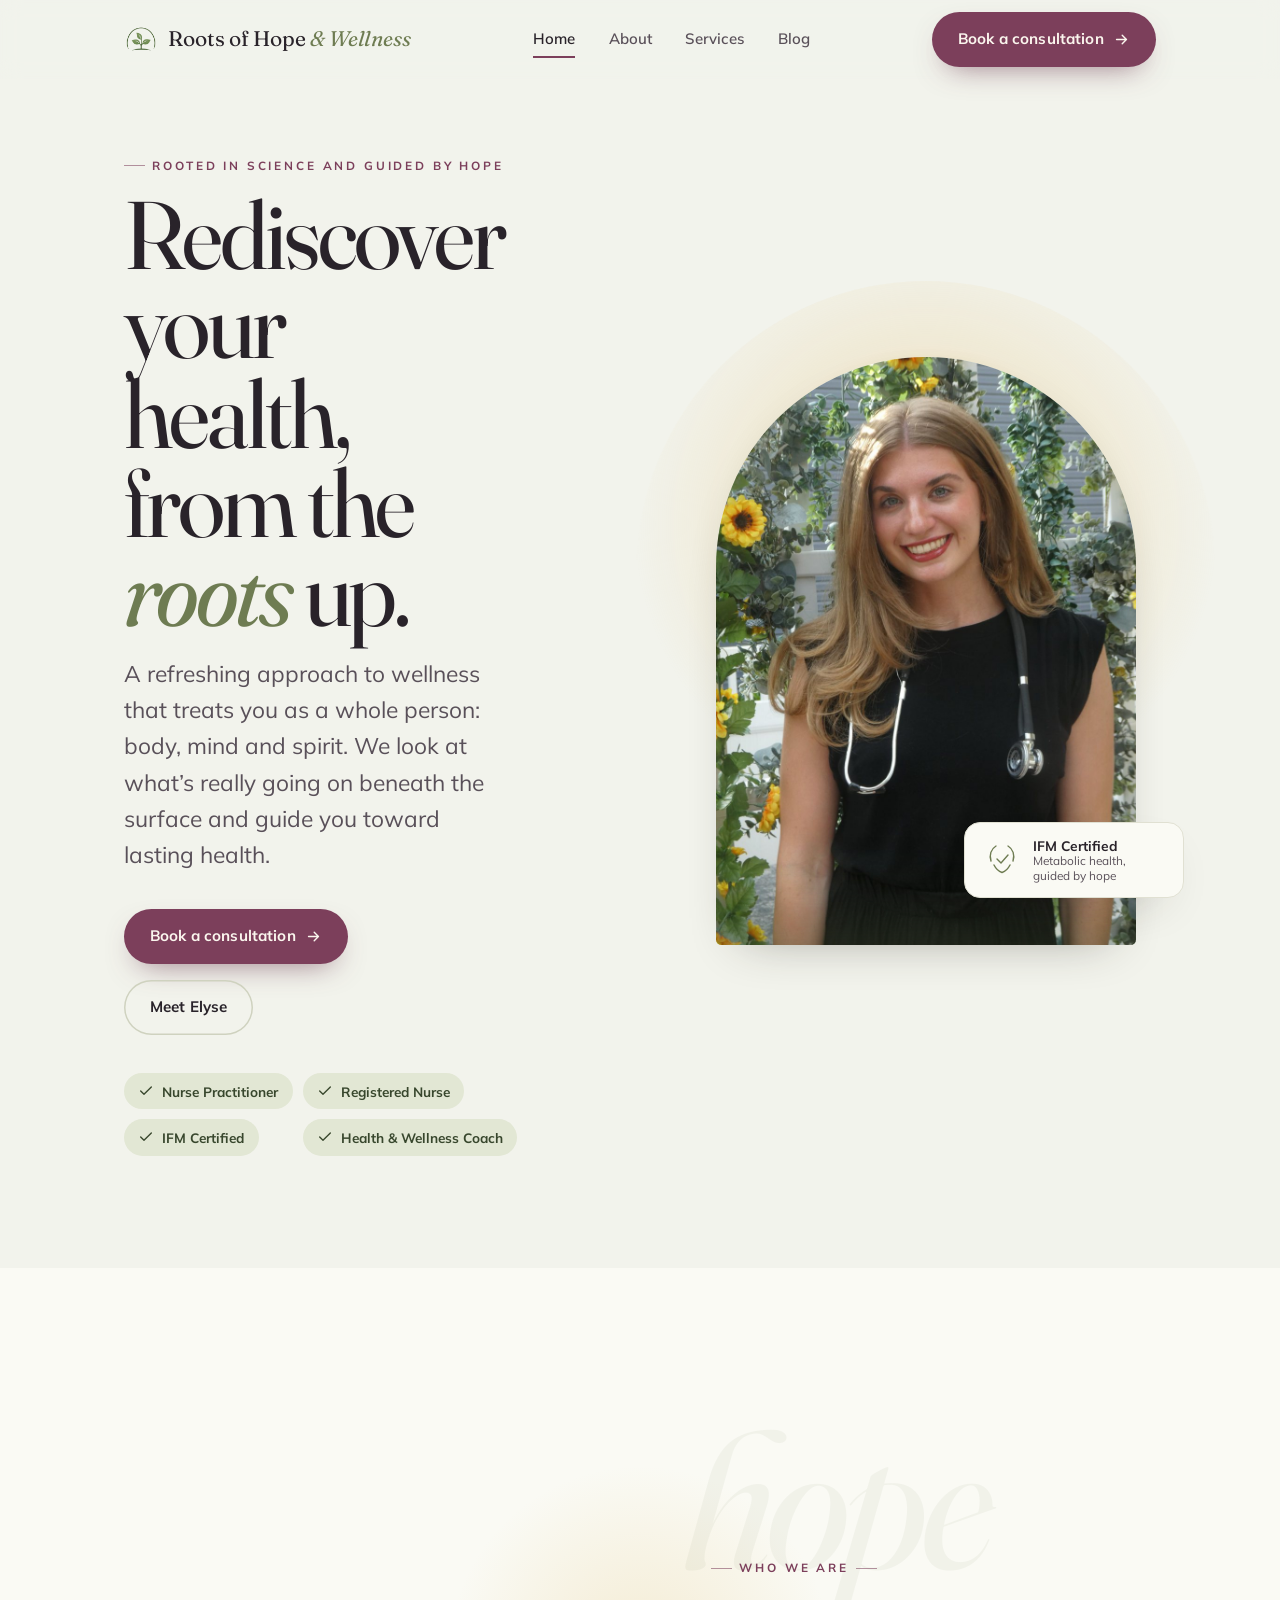
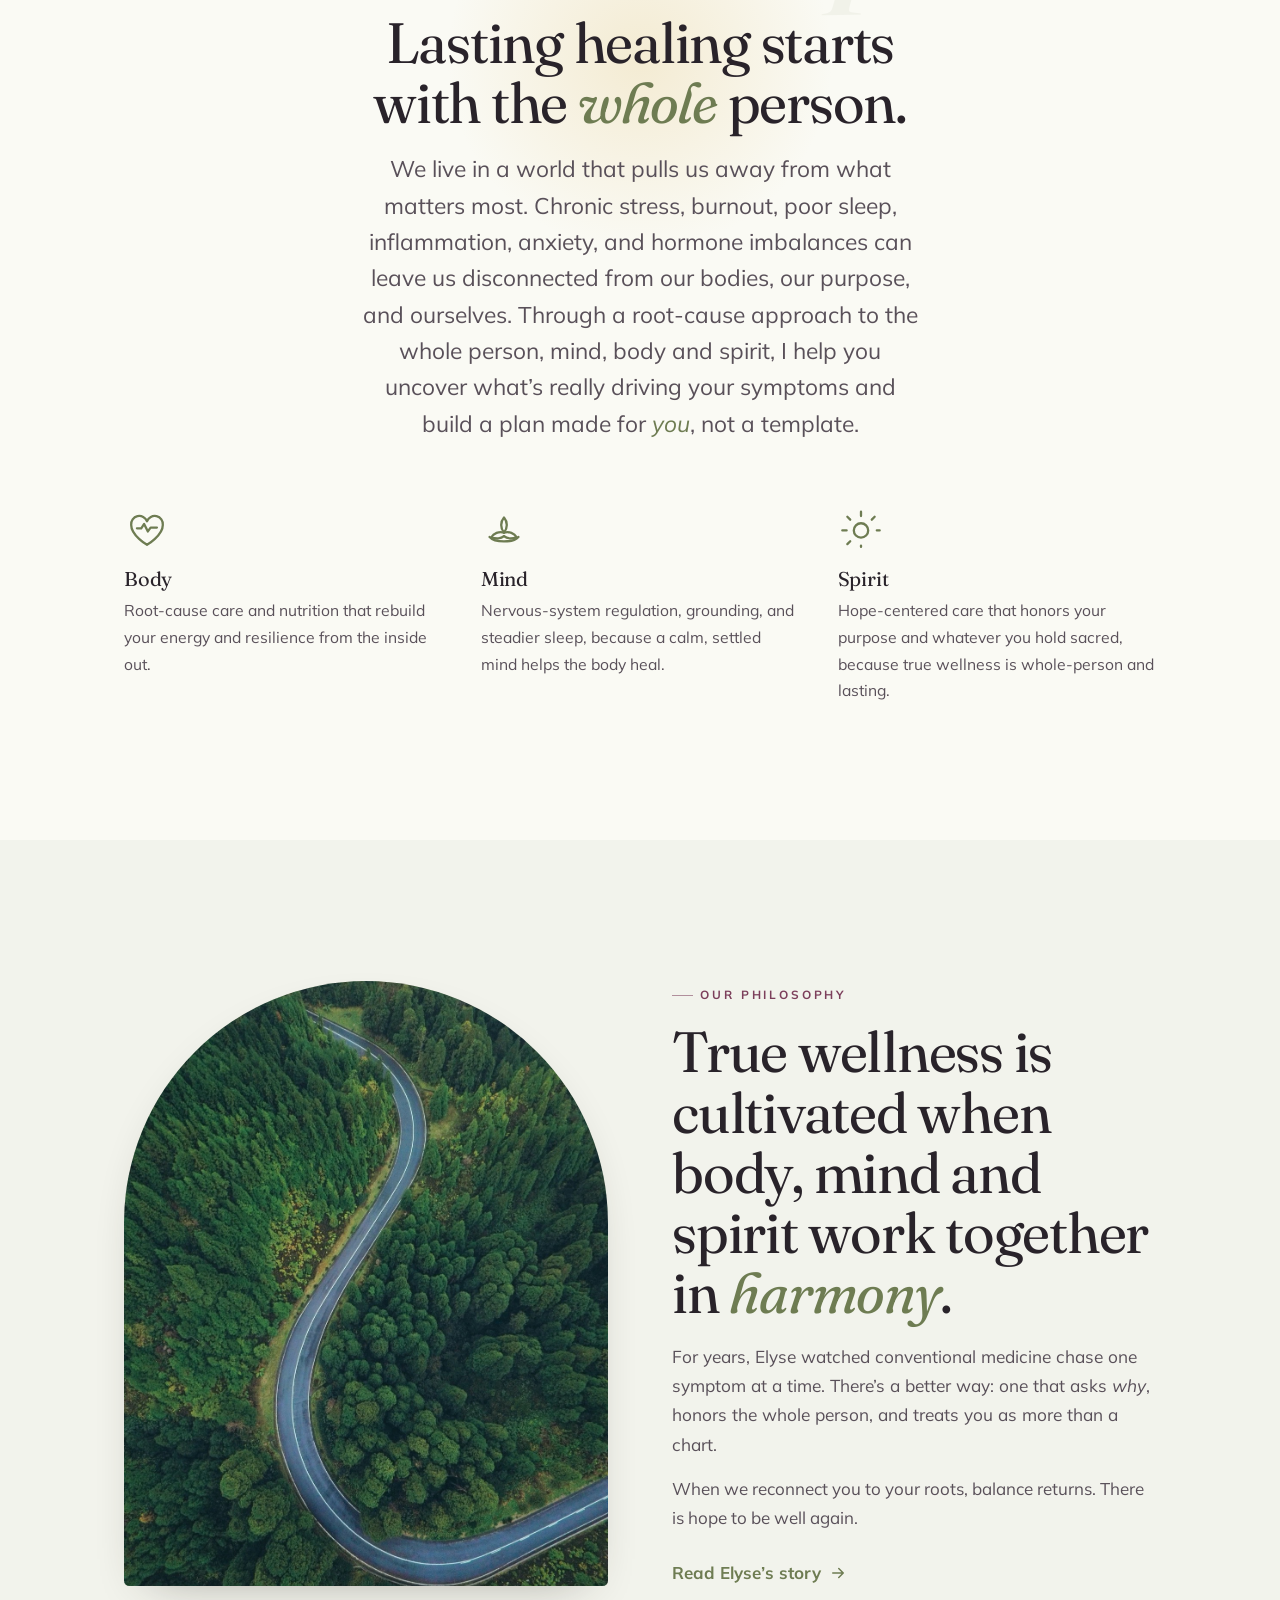
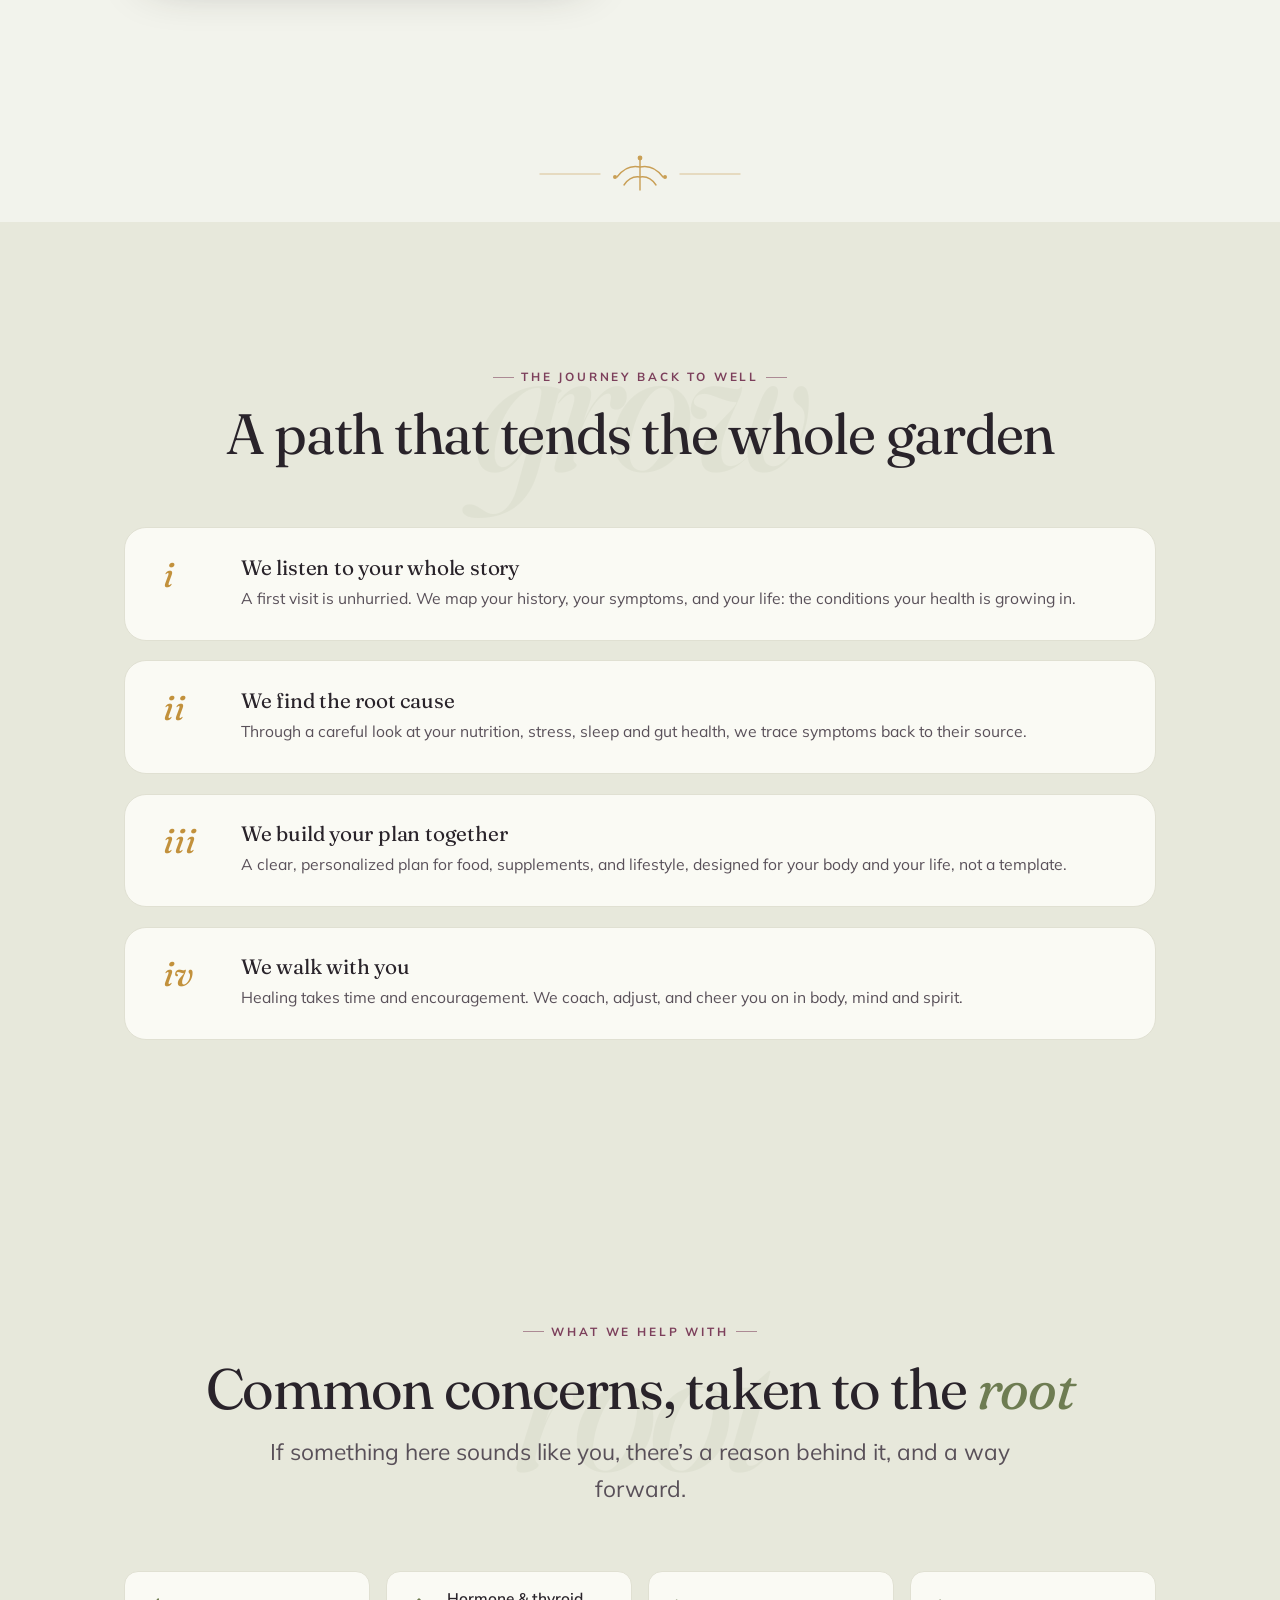
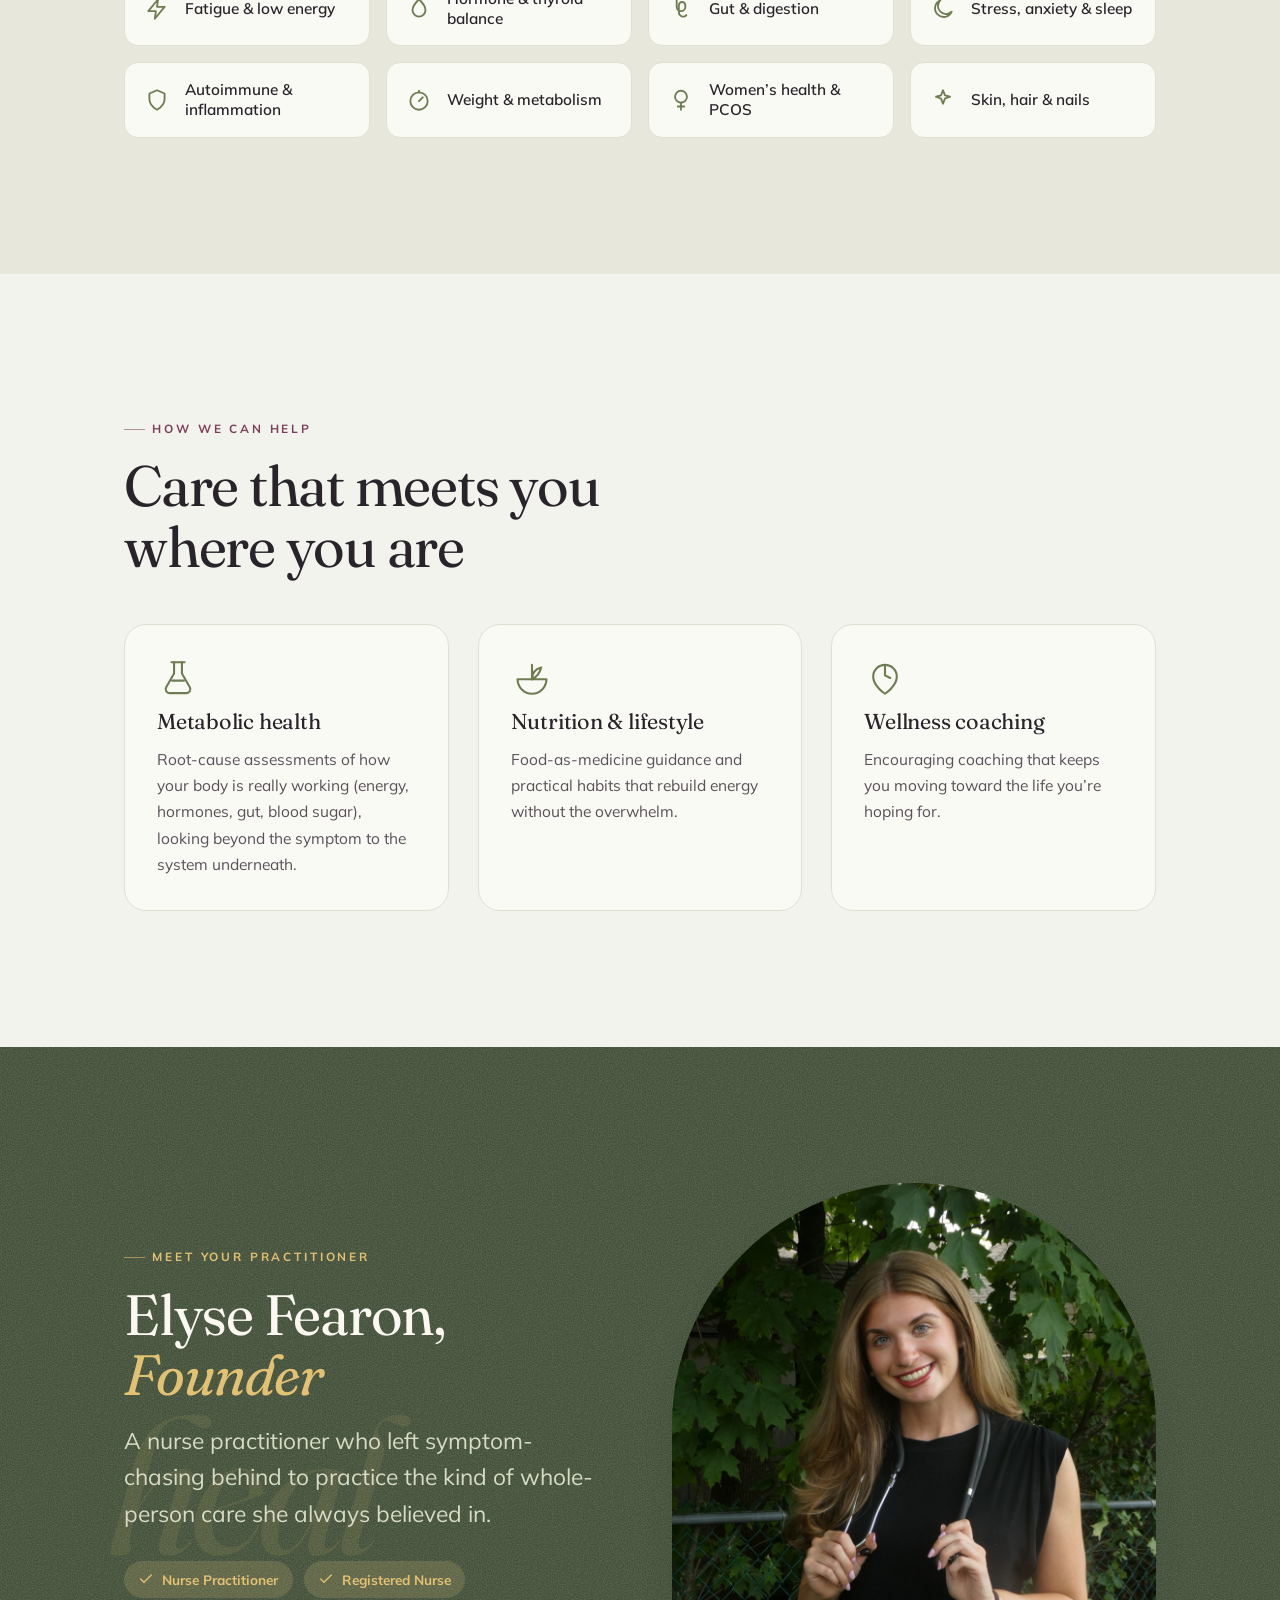
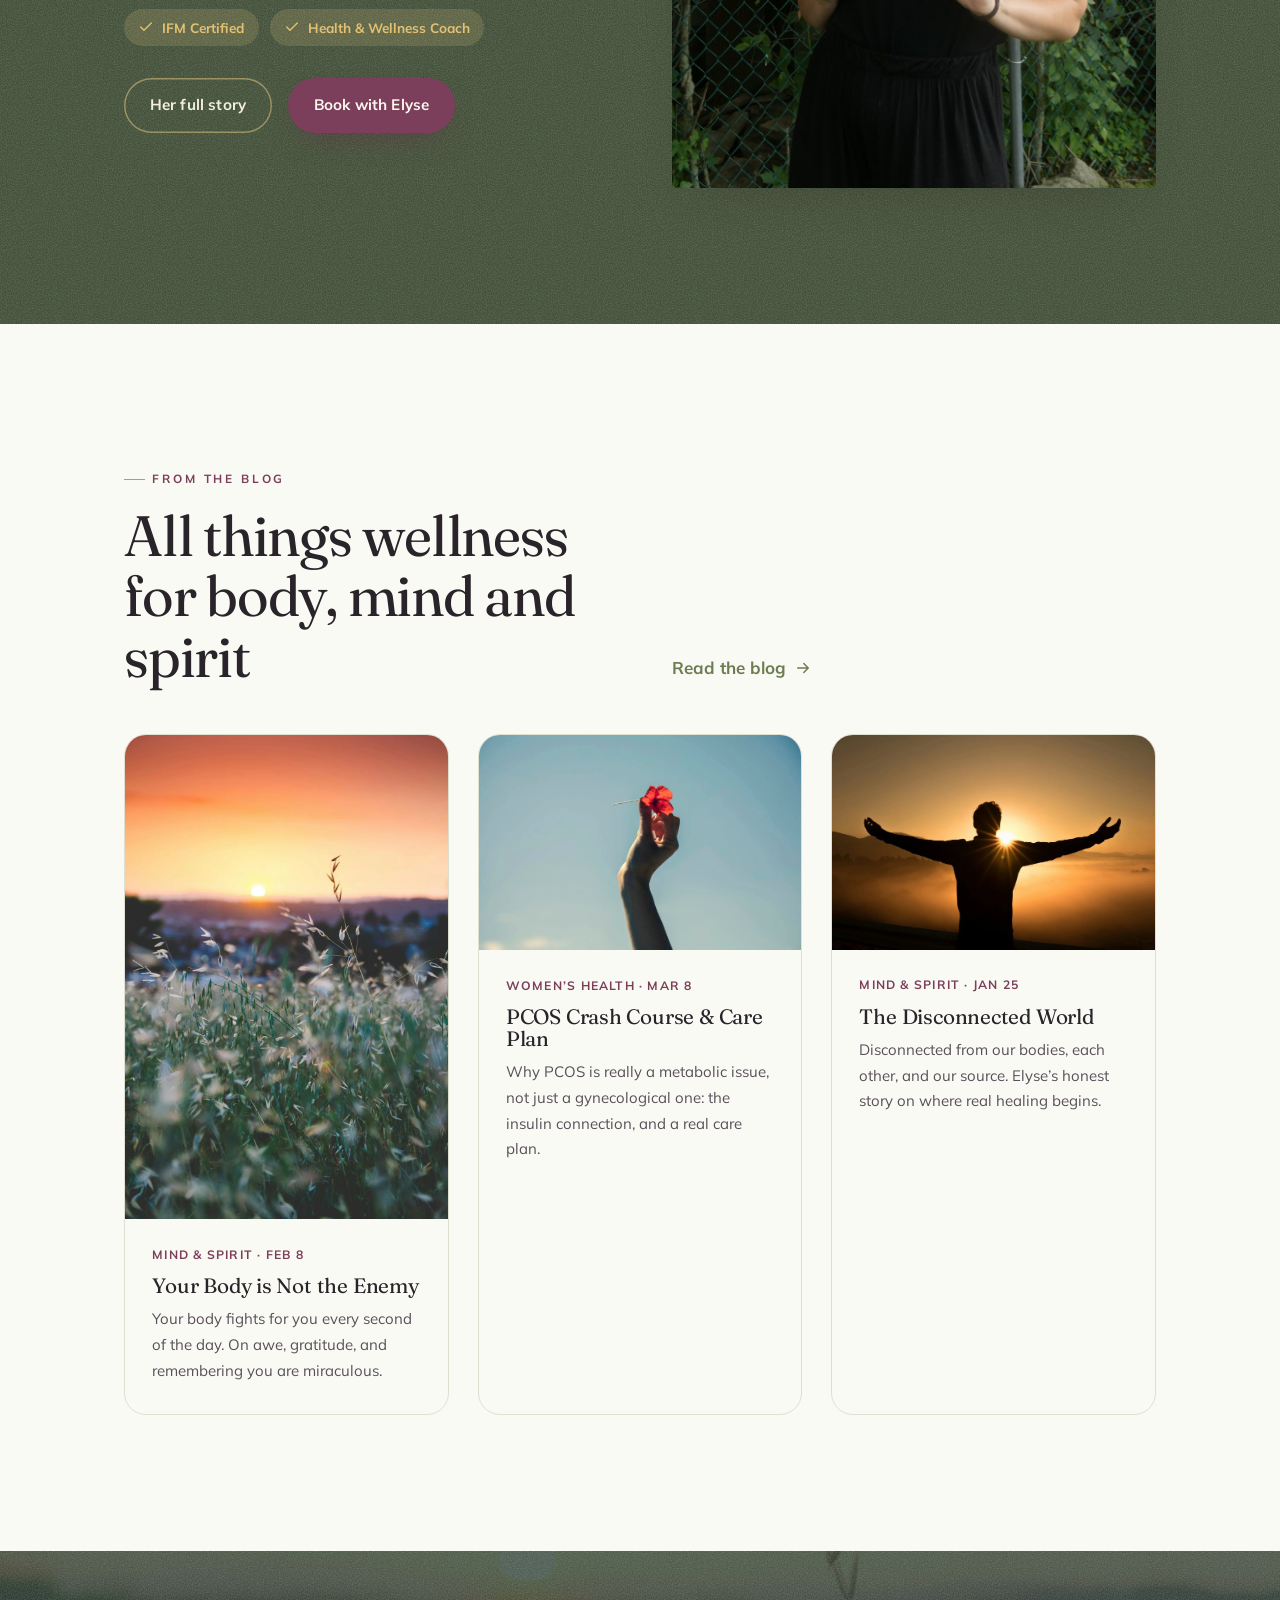
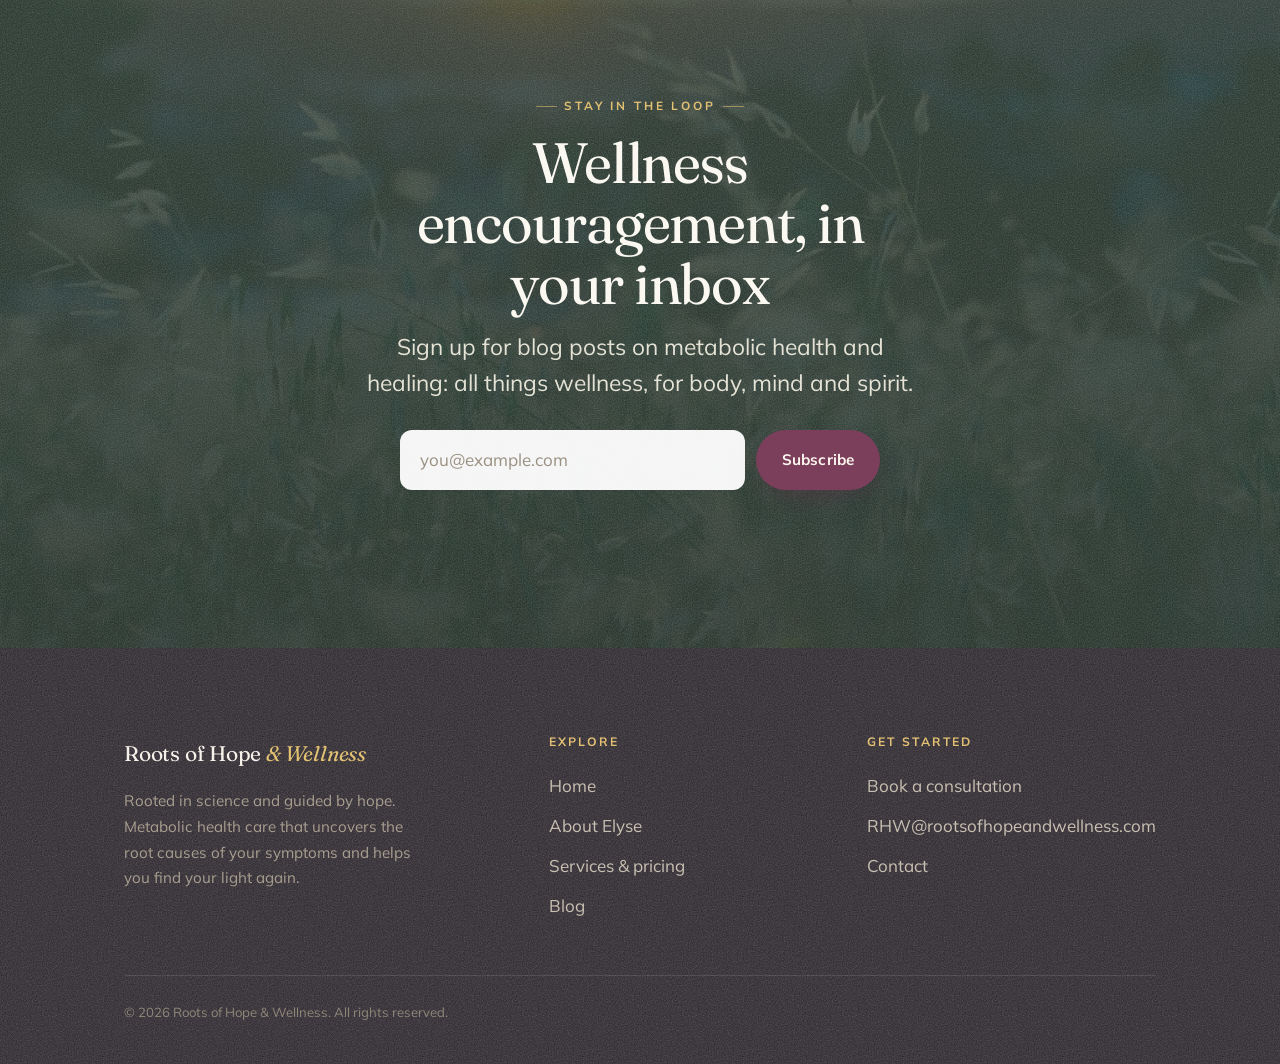
==== index.html @ eb96a4a8 "Home: 'Lasting healing begins by looking deeper' → 'Lasting healing starts with the whole person' Co" ====
<!DOCTYPE html>
<html lang="en">
<head>
<meta charset="UTF-8">
<meta name="viewport" content="width=device-width, initial-scale=1">
<title>Roots of Hope &amp; Wellness | Metabolic health, rooted in science</title>
<meta name="description" content="Rooted in science and guided by hope. Elyse Fearon, NP helps you uncover the root causes of your symptoms and restore your metabolic health: body, mind and spirit.">
<link rel="icon" href="assets/img/favicon.png" type="image/png">
<link rel="apple-touch-icon" href="assets/img/apple-touch-icon.png">
<meta name="theme-color" content="#38472D">
<meta property="og:type" content="website">
<meta property="og:site_name" content="Roots of Hope &amp; Wellness">
<meta property="og:title" content="Roots of Hope &amp; Wellness | Metabolic health, rooted in science">
<meta property="og:description" content="Rooted in science and guided by hope. Uncover the root causes of your symptoms and restore your metabolic health: body, mind and spirit.">
<meta name="twitter:card" content="summary_large_image">
<link rel="canonical" href="https://roots-of-hope-wellness.maguirepecci.workers.dev/">
<meta property="og:url" content="https://roots-of-hope-wellness.maguirepecci.workers.dev/">
<meta property="og:image" content="https://roots-of-hope-wellness.maguirepecci.workers.dev/assets/img/og-image.jpg">
<meta name="twitter:image" content="https://roots-of-hope-wellness.maguirepecci.workers.dev/assets/img/og-image.jpg">
<link rel="preconnect" href="https://fonts.googleapis.com">
<link rel="preconnect" href="https://fonts.gstatic.com" crossorigin>
<link href="https://fonts.googleapis.com/css2?family=Fraunces:ital,opsz,wght@0,9..144,400;0,9..144,500;1,9..144,400&family=Mulish:wght@400;600;700&display=swap" rel="stylesheet">
<link rel="stylesheet" href="assets/css/styles.css?v=11">
<script type="application/ld+json">
{
  "@context": "https://schema.org",
  "@type": "MedicalClinic",
  "name": "Roots of Hope & Wellness",
  "description": "Metabolic health care with Elyse Fearon, NP, rooted in science and guided by hope. Root-cause care for body, mind and spirit.",
  "url": "https://roots-of-hope-wellness.maguirepecci.workers.dev/",
  "image": "https://roots-of-hope-wellness.maguirepecci.workers.dev/assets/img/og-image.jpg",
  "email": "RHW@rootsofhopeandwellness.com",
  "medicalSpecialty": "Metabolic Health",
  "priceRange": "$$",
  "areaServed": { "@type": "Country", "name": "United States" },
  "availableService": [
    { "@type": "Service", "name": "Metabolic health consultation" },
    { "@type": "Service", "name": "Nutrition & lifestyle coaching" },
    { "@type": "Service", "name": "Hormone & gut restoration" },
    { "@type": "Service", "name": "Wellness coaching" }
  ],
  "founder": {
    "@type": "Person",
    "name": "Elyse Fearon",
    "jobTitle": "Nurse Practitioner, Metabolic Health",
    "hasCredential": [
      { "@type": "EducationalOccupationalCredential", "credentialCategory": "Registered Nurse" },
      { "@type": "EducationalOccupationalCredential", "credentialCategory": "Nurse Practitioner" },
      { "@type": "EducationalOccupationalCredential", "credentialCategory": "IFM Certified (Institute for Functional Medicine)" }
    ]
  }
}
</script>
</head>
<body>
<a class="skip-link" href="#main">Skip to content</a>

<header class="site-header">
  <div class="wrap nav">
    <a class="brand" href="index.html" aria-label="Roots of Hope and Wellness home">
      <img class="mark" src="assets/img/logo-mark.png" alt="" width="40" height="40">
      <span>Roots of Hope <span class="sub">&amp; Wellness</span></span>
    </a>
    <nav class="nav-links" aria-label="Primary">
      <a href="index.html" aria-current="page">Home</a>
      <a href="about.html">About</a>
      <a href="services.html">Services</a>
      <a href="blog.html">Blog</a>
    </nav>
    <div class="nav-cta">
      <a class="btn btn-primary" href="booking.html">Book a consultation
        <svg class="ico" width="17" height="17" viewBox="0 0 24 24" fill="none" stroke="currentColor" stroke-width="2" stroke-linecap="round" stroke-linejoin="round" aria-hidden="true"><path d="M5 12h14M13 6l6 6-6 6"/></svg>
      </a>
      <button class="nav-toggle" aria-label="Open menu" aria-expanded="false" aria-controls="mobile-menu">
        <svg viewBox="0 0 24 24" fill="none" stroke="currentColor" stroke-width="1.8" stroke-linecap="round" aria-hidden="true"><path d="M4 7h16M4 12h16M4 17h16"/></svg>
      </button>
    </div>
  </div>
</header>

<div class="mobile-panel" id="mobile-menu" inert>
  <div class="wrap mp-head" style="padding:0">
    <span class="brand"><span>Roots of Hope <span class="sub">&amp; Wellness</span></span></span>
    <button class="nav-toggle" data-close aria-label="Close menu" aria-controls="mobile-menu">
      <svg viewBox="0 0 24 24" fill="none" stroke="currentColor" stroke-width="1.8" stroke-linecap="round" aria-hidden="true"><path d="M6 6l12 12M18 6 6 18"/></svg>
    </button>
  </div>
  <nav aria-label="Mobile">
    <a href="index.html">Home</a>
    <a href="about.html">About</a>
    <a href="services.html">Services</a>
    <a href="blog.html">Blog</a>
  </nav>
  <a class="btn btn-primary" href="booking.html">Book a consultation</a>
</div>

<main id="main">

  <!-- ===================== HERO: arch of light ===================== -->
  <section class="hero">
    <div class="wrap hero-grid">
      <div class="hero-copy">
        <span class="eyebrow reveal">Rooted in science and guided by hope</span>
        <h1 class="h-display reveal reveal-d1">Rediscover your health, from the <span class="em">roots</span> up.</h1>
        <p class="lede reveal reveal-d2">A refreshing approach to wellness that treats you as a whole person: body, mind and spirit. We look at what’s really going on beneath the surface and guide you toward lasting health.</p>
        <div class="hero-cta reveal reveal-d3">
          <a class="btn btn-primary" href="booking.html">Book a consultation
            <svg class="ico" width="17" height="17" viewBox="0 0 24 24" fill="none" stroke="currentColor" stroke-width="2" stroke-linecap="round" stroke-linejoin="round" aria-hidden="true"><path d="M5 12h14M13 6l6 6-6 6"/></svg>
          </a>
          <a class="btn btn-ghost" href="about.html">Meet Elyse</a>
        </div>
        <ul class="creds reveal reveal-d3" style="margin-top:2.4rem">
          <li class="cred"><svg viewBox="0 0 24 24" fill="none" stroke="currentColor" stroke-width="2" stroke-linecap="round" stroke-linejoin="round"><path d="M20 6 9 17l-5-5"/></svg>Nurse Practitioner</li>
          <li class="cred"><svg viewBox="0 0 24 24" fill="none" stroke="currentColor" stroke-width="2" stroke-linecap="round" stroke-linejoin="round"><path d="M20 6 9 17l-5-5"/></svg>Registered Nurse</li>
          <li class="cred"><svg viewBox="0 0 24 24" fill="none" stroke="currentColor" stroke-width="2" stroke-linecap="round" stroke-linejoin="round"><path d="M20 6 9 17l-5-5"/></svg>IFM Certified</li>
          <li class="cred"><svg viewBox="0 0 24 24" fill="none" stroke="currentColor" stroke-width="2" stroke-linecap="round" stroke-linejoin="round"><path d="M20 6 9 17l-5-5"/></svg>Health &amp; Wellness Coach</li>
        </ul>
      </div>

      <div class="arch-stage reveal reveal-d2">
        <div class="arch-glow" aria-hidden="true"></div>
        <div class="arch">
          <img class="arch-photo" src="assets/img/elyse-hero.jpg" alt="Elyse Fearon, founder of Roots of Hope &amp; Wellness, smiling outdoors with a stethoscope around her neck" width="900" height="1260">
        </div>
        <div class="arch-badge reveal reveal-d3">
          <svg class="seal" viewBox="0 0 40 40" fill="none" stroke="currentColor" stroke-width="1.4" stroke-linecap="round" stroke-linejoin="round" aria-hidden="true">
            <path d="M14 6c-5 3-7 9-5 15M26 6c5 3 7 9 5 15M12 25c2 4 5 6.5 8 7.5M28 25c-2 4-5 6.5-8 7.5"/>
            <path d="M15 19l4 4 7-8"/>
          </svg>
          <div>
            <span style="font-weight:700;color:var(--c-soil);font-size:.86rem;display:block">IFM Certified</span>
            <span>Metabolic health, guided by hope</span>
          </div>
        </div>
      </div>
    </div>
  </section>

  <!-- ===================== INTRO + PILLARS ===================== -->
  <section class="section bg-bone2">
    <div class="wrap">
      <div class="center measure section-head aura" style="margin-inline:auto">
        <span class="ghost-word" aria-hidden="true">hope</span>
        <span class="eyebrow center reveal">Who we are</span>
        <h2 class="reveal reveal-d1" style="margin-top:1rem">Lasting healing starts with the <span class="em">whole</span> person.</h2>
        <p class="lede reveal reveal-d2" style="margin-top:1.2rem">We live in a world that pulls us away from what matters most. Chronic stress, burnout, poor sleep, inflammation, anxiety, and hormone imbalances can leave us disconnected from our bodies, our purpose, and ourselves. Through a root-cause approach to the whole person, mind, body and spirit, I help you uncover what’s really driving your symptoms and build a plan made for <span class="em">you</span>, not a template.</p>
      </div>
      <div class="pillars">
        <article class="pillar reveal">
          <svg class="ic" viewBox="0 0 32 32" fill="none" stroke="currentColor" stroke-width="1.6" stroke-linecap="round" stroke-linejoin="round" aria-hidden="true"><path d="M16 27S5 20.5 5 13.2A5.7 5.7 0 0 1 16 10.6a5.7 5.7 0 0 1 11 2.6C27 20.5 16 27 16 27Z"/><path d="M9 15.5h3l2-3 2.6 5.2 1.9-2.7h4.4"/></svg>
          <h3>Body</h3>
          <p>Root-cause care and nutrition that rebuild your energy and resilience from the inside out.</p>
        </article>
        <article class="pillar reveal reveal-d1">
          <svg class="ic" viewBox="0 0 32 32" fill="none" stroke="currentColor" stroke-width="1.6" stroke-linecap="round" stroke-linejoin="round" aria-hidden="true"><path d="M16 8c2.6 3 2.6 7.5 0 10.5-2.6-3-2.6-7.5 0-10.5Z"/><path d="M16 18.5c-3.6-1-7.2.5-8.7 3.1 3 1.6 6.6 1.2 8.7-.6"/><path d="M16 18.5c3.6-1 7.2.5 8.7 3.1-3 1.6-6.6 1.2-8.7-.6"/><path d="M6 21.5c3.6 4.2 16.4 4.2 20 0"/></svg>
          <h3>Mind</h3>
          <p>Nervous-system regulation, grounding, and steadier sleep, because a calm, settled mind helps the body heal.</p>
        </article>
        <article class="pillar reveal reveal-d2">
          <svg class="ic" viewBox="0 0 32 32" fill="none" stroke="currentColor" stroke-width="1.6" stroke-linecap="round" stroke-linejoin="round" aria-hidden="true"><circle cx="16" cy="17" r="5"/><path d="M16 4v3M16 27.5v1M6 17H3M29 17h-2M8.5 9.5 6.5 7.5M23.5 9.5l2-2M8.5 24.5l-2 2"/></svg>
          <h3>Spirit</h3>
          <p>Hope-centered care that honors your purpose and whatever you hold sacred, because true wellness is whole-person and lasting.</p>
        </article>
      </div>
    </div>
  </section>

  <!-- ===================== PHILOSOPHY SPLIT ===================== -->
  <section class="section">
    <div class="wrap split">
      <div class="split-media reveal">
        <figure class="framed arch-top">
          <img class="framed-photo" src="assets/img/nature-1.jpg" alt="An aerial view of a quiet road winding through a deep green forest" width="1125" height="1500" loading="lazy">
        </figure>
      </div>
      <div class="split-copy reveal reveal-d1">
        <span class="eyebrow">Our philosophy</span>
        <h2 style="margin-top:1rem">True wellness is cultivated when body, mind and spirit work together in <span class="em">harmony</span>.</h2>
        <p class="muted" style="margin-top:1.2rem;font-size:1.08rem">For years, Elyse watched conventional medicine chase one symptom at a time. There’s a better way: one that asks <em>why</em>, honors the whole person, and treats you as more than a chart.</p>
        <p class="muted" style="margin-top:1rem">When we reconnect you to your roots, balance returns. There is hope to be well again.</p>
        <a class="link-arrow" href="about.html" style="margin-top:1.6rem">Read Elyse’s story
          <svg width="18" height="18" viewBox="0 0 24 24" fill="none" stroke="currentColor" stroke-width="2" stroke-linecap="round" stroke-linejoin="round" aria-hidden="true"><path d="M5 12h14M13 6l6 6-6 6"/></svg>
        </a>
      </div>
    </div>
  </section>

  <!-- botanical divider -->
  <div class="wrap ornament reveal" aria-hidden="true">
    <svg viewBox="0 0 280 44" fill="none" stroke="currentColor" stroke-width="1.4" stroke-linecap="round" stroke-linejoin="round">
      <path d="M40 22h60M180 22h60" opacity=".4"/>
      <path d="M140 6v32"/>
      <path d="M140 15c-9-2-17 2-23 10M140 15c9-2 17 2 23 10"/>
      <path d="M140 25c-6-1-12 2-16 8M140 25c6-1 12 2 16 8"/>
      <circle cx="115" cy="25" r="2" fill="currentColor" stroke="none"/>
      <circle cx="165" cy="25" r="2" fill="currentColor" stroke="none"/>
      <circle cx="140" cy="6" r="2.4" fill="currentColor" stroke="none"/>
    </svg>
  </div>

  <!-- ===================== APPROACH STEPS ===================== -->
  <section class="section bg-sand">
    <div class="wrap">
      <div class="center section-head">
        <span class="ghost-word" aria-hidden="true">grow</span>
        <span class="eyebrow center reveal">The journey back to well</span>
        <h2 class="reveal reveal-d1" style="margin-top:1rem">A path that tends the whole garden</h2>
      </div>
      <div class="steps">
        <article class="step reveal">
          <span class="num">i</span>
          <div><h3>We listen to your whole story</h3><p>A first visit is unhurried. We map your history, your symptoms, and your life: the conditions your health is growing in.</p></div>
        </article>
        <article class="step reveal reveal-d1">
          <span class="num">ii</span>
          <div><h3>We find the root cause</h3><p>Through a careful look at your nutrition, stress, sleep and gut health, we trace symptoms back to their source.</p></div>
        </article>
        <article class="step reveal reveal-d2">
          <span class="num">iii</span>
          <div><h3>We build your plan together</h3><p>A clear, personalized plan for food, supplements, and lifestyle, designed for your body and your life, not a template.</p></div>
        </article>
        <article class="step reveal reveal-d3">
          <span class="num">iv</span>
          <div><h3>We walk with you</h3><p>Healing takes time and encouragement. We coach, adjust, and cheer you on in body, mind and spirit.</p></div>
        </article>
      </div>
    </div>
  </section>

  <!-- ===================== WHAT WE HELP WITH ===================== -->
  <section class="section bg-sand">
    <div class="wrap">
      <div class="center section-head">
        <span class="ghost-word" aria-hidden="true">root</span>
        <span class="eyebrow center reveal">What we help with</span>
        <h2 class="reveal reveal-d1" style="margin-top:1rem">Common concerns, taken to the <span class="em">root</span></h2>
        <p class="lede reveal reveal-d2 measure" style="margin-inline:auto;margin-top:1rem">If something here sounds like you, there’s a reason behind it, and a way forward.</p>
      </div>
      <div class="concerns reveal">
        <div class="concern"><svg viewBox="0 0 24 24" fill="none" stroke="currentColor" stroke-width="1.7" stroke-linecap="round" stroke-linejoin="round" aria-hidden="true"><path d="M13 3 4 14h7l-1 7 9-11h-7l1-7Z"/></svg><span>Fatigue &amp; low energy</span></div>
        <div class="concern"><svg viewBox="0 0 24 24" fill="none" stroke="currentColor" stroke-width="1.7" stroke-linecap="round" stroke-linejoin="round" aria-hidden="true"><path d="M12 3s6 6 6 10a6 6 0 0 1-12 0c0-4 6-10 6-10Z"/></svg><span>Hormone &amp; thyroid balance</span></div>
        <div class="concern"><svg viewBox="0 0 24 24" fill="none" stroke="currentColor" stroke-width="1.7" stroke-linecap="round" stroke-linejoin="round" aria-hidden="true"><path d="M8 4v6a4 4 0 0 0 8 0V8.5a3 3 0 0 0-6 0V15a4 4 0 0 0 7 2.6"/></svg><span>Gut &amp; digestion</span></div>
        <div class="concern"><svg viewBox="0 0 24 24" fill="none" stroke="currentColor" stroke-width="1.7" stroke-linecap="round" stroke-linejoin="round" aria-hidden="true"><path d="M20 14.5A8 8 0 1 1 9.5 4a6.5 6.5 0 0 0 10.5 10.5Z"/></svg><span>Stress, anxiety &amp; sleep</span></div>
        <div class="concern"><svg viewBox="0 0 24 24" fill="none" stroke="currentColor" stroke-width="1.7" stroke-linecap="round" stroke-linejoin="round" aria-hidden="true"><path d="M12 3l7 3v5c0 5-3.5 8-7 10-3.5-2-7-5-7-10V6l7-3Z"/></svg><span>Autoimmune &amp; inflammation</span></div>
        <div class="concern"><svg viewBox="0 0 24 24" fill="none" stroke="currentColor" stroke-width="1.7" stroke-linecap="round" stroke-linejoin="round" aria-hidden="true"><circle cx="12" cy="13" r="8"/><path d="M12 13l3.5-3.5M12 5V3.5"/></svg><span>Weight &amp; metabolism</span></div>
        <div class="concern"><svg viewBox="0 0 24 24" fill="none" stroke="currentColor" stroke-width="1.7" stroke-linecap="round" stroke-linejoin="round" aria-hidden="true"><circle cx="12" cy="9" r="5.5"/><path d="M12 14.5V21M9 18h6"/></svg><span>Women’s health &amp; PCOS</span></div>
        <div class="concern"><svg viewBox="0 0 24 24" fill="none" stroke="currentColor" stroke-width="1.7" stroke-linecap="round" stroke-linejoin="round" aria-hidden="true"><path d="M12 3l1.8 4.7L18.5 9l-4.7 1.8L12 15.5l-1.8-4.7L5.5 9l4.7-1.3L12 3Z"/></svg><span>Skin, hair &amp; nails</span></div>
      </div>
    </div>
  </section>

  <!-- ===================== SERVICES TEASER ===================== -->
  <section class="section">
    <div class="wrap">
      <div class="split" style="align-items:end;margin-bottom:clamp(2rem,4vw,3rem)">
        <div class="reveal">
          <span class="eyebrow">How we can help</span>
          <h2 style="margin-top:1rem">Care that meets you where you are</h2>
        </div>
        <div class="reveal reveal-d1" style="display:flex;justify-content:flex-start">
          <a class="link-arrow" href="services.html">See all services &amp; pricing
            <svg width="18" height="18" viewBox="0 0 24 24" fill="none" stroke="currentColor" stroke-width="2" stroke-linecap="round" stroke-linejoin="round" aria-hidden="true"><path d="M5 12h14M13 6l6 6-6 6"/></svg>
          </a>
        </div>
      </div>
      <div class="card-grid">
        <article class="card reveal">
          <svg class="ic" viewBox="0 0 32 32" fill="none" stroke="currentColor" stroke-width="1.6" stroke-linecap="round" stroke-linejoin="round" aria-hidden="true"><path d="M13 4v8.5L7 23a3 3 0 0 0 2.7 4.5h12.6A3 3 0 0 0 25 23l-6-10.5V4"/><path d="M11 4h10M11.5 18h9"/></svg>
          <h3>Metabolic health</h3>
          <p>Root-cause assessments of how your body is really working (energy, hormones, gut, blood sugar), looking beyond the symptom to the system underneath.</p>
        </article>
        <article class="card reveal reveal-d1">
          <svg class="ic" viewBox="0 0 32 32" fill="none" stroke="currentColor" stroke-width="1.6" stroke-linecap="round" stroke-linejoin="round" aria-hidden="true"><path d="M5 17a11 11 0 0 0 22 0Z"/><path d="M16 17c0-5 3-8 7-9-1 4-3 7-7 9Z"/><path d="M16 6v11"/></svg>
          <h3>Nutrition &amp; lifestyle</h3>
          <p>Food-as-medicine guidance and practical habits that rebuild energy without the overwhelm.</p>
        </article>
        <article class="card reveal reveal-d2">
          <svg class="ic" viewBox="0 0 32 32" fill="none" stroke="currentColor" stroke-width="1.6" stroke-linecap="round" stroke-linejoin="round" aria-hidden="true"><path d="M16 28s-9-6-9-13a9 9 0 0 1 18 0c0 7-9 13-9 13Z"/><path d="M16 7v7l4 2"/></svg>
          <h3>Wellness coaching</h3>
          <p>Encouraging coaching that keeps you moving toward the life you’re hoping for.</p>
        </article>
      </div>
    </div>
  </section>

  <!-- ===================== MEET ELYSE (deep sage) ===================== -->
  <section class="section bg-sage">
    <div class="wrap split">
      <div class="split-copy reveal section-head left" style="margin-bottom:0">
        <span class="ghost-word" aria-hidden="true">heal</span>
        <span class="eyebrow">Meet your practitioner</span>
        <h2 style="margin-top:1rem">Elyse Fearon, <span class="em" style="color:var(--c-gold-soft)">Founder</span></h2>
        <p class="lede" style="margin-top:1.2rem">A nurse practitioner who left symptom-chasing behind to practice the kind of whole-person care she always believed in.</p>
        <ul class="creds" style="margin-top:1.8rem">
          <li class="cred"><svg viewBox="0 0 24 24" fill="none" stroke="currentColor" stroke-width="2" stroke-linecap="round" stroke-linejoin="round"><path d="M20 6 9 17l-5-5"/></svg>Nurse Practitioner</li>
          <li class="cred"><svg viewBox="0 0 24 24" fill="none" stroke="currentColor" stroke-width="2" stroke-linecap="round" stroke-linejoin="round"><path d="M20 6 9 17l-5-5"/></svg>Registered Nurse</li>
          <li class="cred"><svg viewBox="0 0 24 24" fill="none" stroke="currentColor" stroke-width="2" stroke-linecap="round" stroke-linejoin="round"><path d="M20 6 9 17l-5-5"/></svg>IFM Certified</li>
          <li class="cred"><svg viewBox="0 0 24 24" fill="none" stroke="currentColor" stroke-width="2" stroke-linecap="round" stroke-linejoin="round"><path d="M20 6 9 17l-5-5"/></svg>Health &amp; Wellness Coach</li>
        </ul>
        <div style="margin-top:2rem;display:flex;gap:1rem;flex-wrap:wrap">
          <a class="btn btn-ghost" href="about.html">Her full story</a>
          <a class="btn btn-primary" href="booking.html">Book with Elyse</a>
        </div>
      </div>
      <div class="split-media reveal reveal-d1">
        <figure class="framed arch-top" style="background:#4A5639">
          <img class="framed-photo" src="assets/img/elyse-meet.jpg" alt="Elyse Fearon smiling outdoors, holding her stethoscope" width="1000" height="1250" loading="lazy">
        </figure>
      </div>
    </div>
  </section>

  <!-- ===================== BLOG TEASERS ===================== -->
  <section class="section bg-bone2">
    <div class="wrap">
      <div class="split" style="align-items:end;margin-bottom:clamp(2rem,4vw,3rem)">
        <div class="reveal">
          <span class="eyebrow">From the blog</span>
          <h2 style="margin-top:1rem">All things wellness for body, mind and spirit</h2>
        </div>
        <div class="reveal reveal-d1"><a class="link-arrow" href="blog.html">Read the blog
          <svg width="18" height="18" viewBox="0 0 24 24" fill="none" stroke="currentColor" stroke-width="2" stroke-linecap="round" stroke-linejoin="round" aria-hidden="true"><path d="M5 12h14M13 6l6 6-6 6"/></svg></a></div>
      </div>
      <div class="card-grid">
        <a class="post-card reveal" href="blog-post.html">
          <div class="post-thumb"><img src="assets/img/nature-4.jpg" alt="Tall grasses glowing in warm sunrise light" width="400" height="250" loading="lazy" style="object-position:center 60%"></div>
          <div class="post-body"><span class="post-meta">Mind &amp; spirit · Feb 8</span><h3>Your Body is Not the Enemy</h3><p>Your body fights for you every second of the day. On awe, gratitude, and remembering you are miraculous.</p></div>
        </a>
        <a class="post-card reveal reveal-d1" href="blog-pcos.html">
          <div class="post-thumb"><img src="assets/img/poppy.jpg" alt="A hand reaching skyward holding a red poppy" width="400" height="250" loading="lazy" style="object-position:center 40%"></div>
          <div class="post-body"><span class="post-meta">Women’s health · Mar 8</span><h3>PCOS Crash Course &amp; Care Plan</h3><p>Why PCOS is really a metabolic issue, not just a gynecological one: the insulin connection, and a real care plan.</p></div>
        </a>
        <a class="post-card reveal reveal-d2" href="blog-disconnected.html">
          <div class="post-thumb"><img src="assets/img/nature-2.jpg" alt="A figure with arms raised toward a golden sunrise" width="400" height="250" loading="lazy" style="object-position:center 35%"></div>
          <div class="post-body"><span class="post-meta">Mind &amp; spirit · Jan 25</span><h3>The Disconnected World</h3><p>Disconnected from our bodies, each other, and our source. Elyse’s honest story on where real healing begins.</p></div>
        </a>
      </div>
    </div>
  </section>

  <!-- ===================== NEWSLETTER CTA ===================== -->
  <section class="section bg-photo cta-band" style="background-image:url('assets/img/nature-4.jpg')">
    <div class="wrap center" style="max-width:680px">
      <span class="eyebrow center reveal">Stay in the loop</span>
      <h2 class="reveal reveal-d1" style="margin-top:1rem">Wellness encouragement, in your inbox</h2>
      <p class="lede reveal reveal-d2" style="margin-top:1rem">Sign up for blog posts on metabolic health and healing: all things wellness, for body, mind and spirit.</p>
      <form class="reveal reveal-d3 ml-newsletter" action="https://assets.mailerlite.com/jsonp/2464415/forms/191029864451540291/subscribe" method="post" target="ml-hidden" data-success="You’re in. Check your inbox to confirm." style="margin-top:1.8rem">
        <div class="field-row center">
          <input type="email" name="fields[email]" required placeholder="you@example.com" aria-label="Email address">
          <input type="hidden" name="ml-submit" value="1">
          <input type="hidden" name="anticsrf" value="true">
          <button type="submit" class="btn btn-primary">Subscribe</button>
        </div>
        <p class="form-msg" role="status" aria-live="polite"></p>
      </form>
    </div>
  </section>

</main>

<div class="mobile-cta">
  <a class="btn btn-primary" href="booking.html">Book a consultation
    <svg class="ico" width="17" height="17" viewBox="0 0 24 24" fill="none" stroke="currentColor" stroke-width="2" stroke-linecap="round" stroke-linejoin="round" aria-hidden="true"><path d="M5 12h14M13 6l6 6-6 6"/></svg>
  </a>
</div>

<footer class="site-footer">
  <div class="wrap">
    <div class="footer-top">
      <div class="footer-brand">
        <a class="brand" href="index.html"><span>Roots of Hope <span class="sub">&amp; Wellness</span></span></a>
        <p>Rooted in science and guided by hope. Metabolic health care that uncovers the root causes of your symptoms and helps you find your light again.</p>
      </div>
      <div class="footer-col">
        <h4>Explore</h4>
        <a href="index.html">Home</a>
        <a href="about.html">About Elyse</a>
        <a href="services.html">Services &amp; pricing</a>
        <a href="blog.html">Blog</a>
      </div>
      <div class="footer-col">
        <h4>Get started</h4>
        <a href="booking.html">Book a consultation</a>        <a href="mailto:RHW@rootsofhopeandwellness.com">RHW@rootsofhopeandwellness.com</a>
        <a href="booking.html">Contact</a>
      </div>
    </div>
    <div class="footer-bottom">
      <span>© <span data-year>2026</span> Roots of Hope &amp; Wellness. All rights reserved.</span>
    </div>
  </div>
</footer>

<iframe name="ml-hidden" title="MailerLite subscribe" style="position:absolute;width:0;height:0;border:0;left:-9999px" aria-hidden="true" tabindex="-1"></iframe>
<script src="assets/js/main.js?v=3" defer></script>
</body>
</html>
---- assets/css/styles.css ----
/* =================================================================
   Roots of Hope & Wellness — design system
   Palette: bone + dominant sage/olive, terracotta reserved for CTAs,
   honey-gold for "light/hope". Display: Fraunces. Body: Mulish.
   ================================================================= */

:root {
  /* surfaces — cooled ivory, away from the warm "Claude" beige */
  --c-bone:      #F2F3EC;
  --c-bone-2:    #FAFAF4;
  --c-sand:      #E7E8DB;
  /* ink */
  --c-soil:      #29232A;
  --c-soil-soft: #595059;
  /* brand — green roots, plum spirit, gold light */
  --c-sage:      #6E7C52;
  --c-sage-deep: #38472D;
  --c-sage-tint: #E2E7D4;
  --c-clay:      #7C3F5B;
  --c-clay-deep: #632F47;
  --c-gold:      #C2913C;
  --c-gold-soft: #E3C173;
  /* lines */
  --c-line:      #E0E0D2;
  --c-line-2:    #CFD2BF;

  --font-display: 'Fraunces', Georgia, 'Times New Roman', serif;
  --font-body:    'Mulish', -apple-system, BlinkMacSystemFont, 'Segoe UI', sans-serif;

  --maxw: 1160px;
  --gutter: clamp(1.25rem, 5vw, 4rem);
  --radius: 14px;
  --radius-lg: 22px;

  --shadow-soft: 0 18px 50px -28px rgba(43, 38, 32, .45);
  --ease: cubic-bezier(.22, .61, .36, 1);
}

/* ----------------------------- reset ---------------------------- */
*, *::before, *::after { box-sizing: border-box; }
* { margin: 0; }
html { scroll-behavior: smooth; -webkit-text-size-adjust: 100%; }
body {
  font-family: var(--font-body);
  background: var(--c-bone);
  color: var(--c-soil);
  font-size: clamp(1rem, .96rem + .2vw, 1.0625rem);
  line-height: 1.7;
  font-weight: 400;
  -webkit-font-smoothing: antialiased;
  text-rendering: optimizeLegibility;
  overflow-x: hidden;
}
img, svg { display: block; max-width: 100%; }
a { color: inherit; text-decoration: none; }
button { font: inherit; cursor: pointer; border: none; background: none; color: inherit; }
ul { list-style: none; padding: 0; }
:focus-visible { outline: 2.5px solid var(--c-clay); outline-offset: 3px; border-radius: 4px; }

/* --------------------------- typography ------------------------- */
h1, h2, h3, h4 {
  font-family: var(--font-display);
  font-weight: 400;
  line-height: 1.06;
  letter-spacing: -.01em;
  font-optical-sizing: auto;
  color: var(--c-soil);
}
.h-display { font-size: clamp(2.8rem, 1.8rem + 4.6vw, 5rem); line-height: .98; letter-spacing: -.02em; }
h2 { font-size: clamp(2rem, 1.4rem + 2.6vw, 3.1rem); }
h3 { font-size: clamp(1.35rem, 1.15rem + .9vw, 1.7rem); }
.em { font-style: italic; font-variation-settings: 'SOFT' 40, 'WONK' 1; color: var(--c-sage); }
.em-clay { font-style: italic; color: var(--c-clay); }

.eyebrow {
  font-family: var(--font-body);
  font-weight: 700;
  font-size: .72rem;
  letter-spacing: .22em;
  text-transform: uppercase;
  color: var(--c-clay);
  display: inline-flex;
  align-items: center;
  gap: .6em;
  text-wrap: balance; /* two even lines when it must wrap — never a one-word orphan */
}
/* the hero slogan runs past the 36ch copy column into the empty space beside it
   (same trick as the cred pills) so it reads as one line on desktop */
@media (min-width: 921px) { .hero .eyebrow { white-space: nowrap; } }
.eyebrow::before {
  content: "";
  width: 1.8em; height: 1px;
  background: var(--c-clay);
  opacity: .55;
}
.eyebrow.center::after {
  content: ""; width: 1.8em; height: 1px; background: var(--c-clay); opacity: .55;
}
.lede { font-size: clamp(1.1rem, 1rem + .5vw, 1.32rem); color: var(--c-soil-soft); line-height: 1.6; }
.muted { color: var(--c-soil-soft); }

/* ----------------------------- layout --------------------------- */
.wrap { width: 100%; max-width: var(--maxw); margin-inline: auto; padding-inline: var(--gutter); }
.wrap-narrow { max-width: 760px; }
.section { padding-block: clamp(4.5rem, 3rem + 8vw, 8.5rem); position: relative; }
.section-tight { padding-block: clamp(3rem, 2rem + 5vw, 5rem); }
.bg-sand { background: var(--c-sand); }
.bg-bone2 { background: var(--c-bone-2); }
.bg-sage { background: var(--c-sage-deep); color: #F2EEE2; }
.bg-sage h2, .bg-sage h3 { color: #FBF8F1; }
.bg-sage .muted, .bg-sage .lede { color: #D8DBC6; }
.bg-sage .eyebrow { color: var(--c-gold-soft); }
.bg-sage .eyebrow::before, .bg-sage .eyebrow.center::after { background: var(--c-gold-soft); }

.center { text-align: center; }
.center .eyebrow { justify-content: center; }
.stack-sm > * + * { margin-top: 1rem; }
.measure { max-width: 56ch; }
.measure.center { margin-inline: auto; }

/* ----------------------------- buttons -------------------------- */
.btn {
  display: inline-flex; align-items: center; gap: .6em;
  font-family: var(--font-body); font-weight: 700;
  font-size: .95rem; letter-spacing: .01em;
  padding: .95em 1.7em; border-radius: 100px;
  transition: transform .35s var(--ease), background-color .3s, color .3s, box-shadow .35s;
  will-change: transform;
}
.btn .ico { transition: transform .4s var(--ease); }
.btn:hover .ico { transform: translateX(4px); }
.btn-primary { background: var(--c-clay); color: #FBF6EE; box-shadow: 0 12px 30px -14px rgba(99, 47, 71, .7); }
.btn-primary:hover { background: var(--c-clay-deep); transform: translateY(-2px); }
.btn-ghost { background: transparent; color: var(--c-soil); box-shadow: inset 0 0 0 1.5px var(--c-line-2); }
.btn-ghost:hover { box-shadow: inset 0 0 0 1.5px var(--c-sage); color: var(--c-sage); transform: translateY(-2px); }
.bg-sage .btn-ghost { color: #F2EEE2; box-shadow: inset 0 0 0 1.5px rgba(235,203,134,.5); }
.bg-sage .btn-ghost:hover { color: var(--c-gold-soft); box-shadow: inset 0 0 0 1.5px var(--c-gold-soft); }
.link-arrow {
  font-weight: 700; color: var(--c-sage); display: inline-flex; align-items: center; gap: .45em;
  border-bottom: 1.5px solid transparent; padding-bottom: 2px; transition: border-color .3s, gap .3s;
}
.link-arrow:hover { border-color: var(--c-sage); gap: .7em; }

/* ----------------------------- header --------------------------- */
.site-header {
  position: sticky; top: 0; z-index: 50;
  background: color-mix(in srgb, var(--c-bone) 86%, transparent);
  backdrop-filter: blur(10px);
  border-bottom: 1px solid transparent;
  transition: border-color .4s, background-color .4s;
}
.site-header.scrolled { border-color: var(--c-line); background: color-mix(in srgb, var(--c-bone) 94%, transparent); }
.nav { display: flex; align-items: center; justify-content: space-between; height: 78px; }
.brand { display: inline-flex; align-items: center; gap: .65rem; font-family: var(--font-display); font-size: 1.32rem; letter-spacing: -.01em; }
.brand .mark { width: 34px; height: 34px; flex: none; }
.brand b { font-weight: 400; }
.brand .sub { color: var(--c-sage); font-style: italic; }
.nav-links { display: flex; align-items: center; gap: 2.1rem; }
.nav-links a { font-weight: 600; font-size: .94rem; color: var(--c-soil-soft); position: relative; padding-block: 4px; transition: color .25s; }
.nav-links a::after { content: ""; position: absolute; left: 0; bottom: -2px; width: 100%; height: 1.5px; background: var(--c-clay); transform: scaleX(0); transform-origin: left; transition: transform .3s var(--ease); }
.nav-links a:hover, .nav-links a[aria-current="page"] { color: var(--c-soil); }
.nav-links a:hover::after, .nav-links a[aria-current="page"]::after { transform: scaleX(1); }
.nav-cta { display: inline-flex; align-items: center; gap: 2rem; }
.nav-toggle { display: none; width: 44px; height: 44px; align-items: center; justify-content: center; border-radius: 10px; color: var(--c-soil); }
.nav-toggle svg { width: 24px; height: 24px; }

/* --------------------------- root motif ------------------------- */
.rootline { display: block; width: 100%; height: auto; color: var(--c-sage); opacity: .5; }
.divider-roots { padding-block: 1rem; display: grid; place-items: center; }
.divider-roots svg { width: clamp(120px, 26vw, 230px); color: var(--c-sage); opacity: .55; }

/* --------------------------- page hero -------------------------- */
.page-hero { padding-block: clamp(2.5rem, 1.5rem + 4vw, 5rem) clamp(1.5rem, 1rem + 2vw, 2.5rem); text-align: center; position: relative; overflow: hidden; }
.page-hero .glow { position: absolute; inset: -40% 0 auto 50%; transform: translateX(-50%); width: 130%; max-width: 1100px; aspect-ratio: 2/1; background: radial-gradient(ellipse at 50% 30%, rgba(235,203,134,.32), rgba(247,242,233,0) 60%); z-index: 0; pointer-events: none; }
.page-hero > .wrap { position: relative; z-index: 1; }
.page-hero h1, .page-hero .h-display { margin-top: 1rem; }
.page-hero .lede { margin-top: 1.3rem; }
.page-hero .measure { margin-inline: auto; }

.creds { display: flex; flex-wrap: wrap; gap: .7rem; }
.creds.center { justify-content: center; }
.cred { display: inline-flex; align-items: center; gap: .5rem; background: var(--c-sage-tint); color: var(--c-sage-deep); border-radius: 100px; padding: .5em 1.05em; font-weight: 700; font-size: .85rem; }
.cred svg { width: 16px; height: 16px; }
.bg-sage .cred { background: rgba(235,203,134,.16); color: var(--c-gold-soft); }

.checklist { display: grid; gap: .9rem; }
.checklist li { display: grid; grid-template-columns: auto 1fr; gap: .8rem; align-items: start; }
.checklist svg { width: 20px; height: 20px; color: var(--c-sage); margin-top: .28rem; flex: none; }
.checklist b { font-weight: 700; }

/* ----------------------------- hero ----------------------------- */
.hero { position: relative; padding-block: clamp(2rem, 1rem + 4vw, 4.5rem) clamp(3.5rem, 2.5rem + 6vw, 7rem); overflow: hidden; }
.hero-grid { display: grid; grid-template-columns: 1.05fr .95fr; gap: clamp(2rem, 5vw, 5rem); align-items: center; }
.hero-copy { max-width: 33ch; }
.hero h1 { margin-block: .9rem 1.2rem; }
.hero-cta { display: flex; flex-wrap: wrap; gap: 1rem; margin-top: 2.2rem; }
.hero-trust { margin-top: 2.6rem; display: flex; flex-wrap: wrap; align-items: center; gap: .5rem 1.1rem; font-size: .82rem; font-weight: 700; letter-spacing: .04em; color: var(--c-soil-soft); text-transform: uppercase; }
/* hero credential pills: tidy 2×2 grid, sized to content so each pill stays on
   one line (it extends into the empty space to the right of the hero copy) */
.hero .creds { display: grid; grid-template-columns: auto auto; width: max-content; max-width: none; justify-content: start; gap: .6rem .65rem; }
.hero .creds .cred { justify-self: start; white-space: nowrap; }
@media (max-width: 460px) { .hero .creds { grid-template-columns: auto; } }
.hero-trust .dot { width: 4px; height: 4px; border-radius: 50%; background: var(--c-gold); }

/* arch of light signature */
.arch-stage { position: relative; display: grid; place-items: center; }
.arch-glow { position: absolute; inset: -13% -9% auto 50%; transform: translateX(-50%); width: 126%; aspect-ratio: 1; border-radius: 50%; pointer-events: none;
  background: radial-gradient(circle at 50% 42%, rgba(233,199,126,.92) 0%, rgba(215,162,75,.52) 19%, rgba(235,203,134,.22) 40%, rgba(247,242,233,0) 66%); z-index: 0; }
.arch {
  position: relative; z-index: 1; width: min(420px, 78vw); aspect-ratio: 3 / 4.2;
  border-radius: 999px 999px 26px 26px;
  background: linear-gradient(168deg, var(--c-sage-tint), #CBD3B2 58%, #B7C199);
  box-shadow: var(--shadow-soft), inset 0 0 0 1px rgba(255,255,255,.35);
  overflow: hidden; isolation: isolate;
}
.arch::after { content: ""; position: absolute; inset: 0; border-radius: inherit; box-shadow: inset 0 -60px 80px -40px rgba(60,71,45,.45); }
.arch .arch-photo { width: 100%; height: 100%; object-fit: cover; }
.arch .arch-art { position: absolute; inset: 0; width: 100%; height: 100%; }
.arch-badge {
  position: absolute; z-index: 2; right: -6%; bottom: 8%;
  background: var(--c-bone-2); border: 1px solid var(--c-line);
  border-radius: 16px; padding: .85rem 1.1rem; box-shadow: var(--shadow-soft);
  display: flex; align-items: center; gap: .7rem; max-width: 220px;
}
.arch-badge .seal { width: 40px; height: 40px; flex: none; color: var(--c-sage); }
.arch-badge b { font-family: var(--font-display); font-size: 1.45rem; line-height: 1; display: block; }
.arch-badge span { display: block; font-size: .74rem; line-height: 1.25; color: var(--c-soil-soft); text-wrap: balance; }

/* --------------------------- value row -------------------------- */
.pillars { display: grid; grid-template-columns: repeat(3, 1fr); gap: clamp(1.5rem, 3vw, 2.6rem); }
.pillar { }
.pillar .ic { width: 46px; height: 46px; color: var(--c-sage); margin-bottom: 1rem; }
.pillar h3 { font-size: 1.25rem; margin-bottom: .5rem; }
.pillar p { color: var(--c-soil-soft); font-size: .98rem; }

/* --------------------------- approach steps --------------------- */
.steps { display: grid; gap: 1.2rem; }
.step {
  display: grid; grid-template-columns: auto 1fr; gap: 1.4rem; align-items: start;
  padding: 1.8rem clamp(1.4rem, 3vw, 2.4rem); border-radius: var(--radius-lg);
  background: var(--c-bone-2); border: 1px solid var(--c-line);
  transition: transform .5s var(--ease), box-shadow .5s;
}
.step:hover { transform: translateY(-4px); box-shadow: var(--shadow-soft); }
.step .num { font-family: var(--font-display); font-style: italic; font-size: 2.2rem; line-height: 1; color: var(--c-gold); width: 2.4ch; }
.step h3 { font-size: 1.3rem; margin-bottom: .35rem; }
.step p { color: var(--c-soil-soft); font-size: .98rem; }

/* ----------------------------- split ---------------------------- */
.split { display: grid; grid-template-columns: 1fr 1fr; gap: clamp(2rem, 5vw, 4.5rem); align-items: center; }
.split.reverse .split-media { order: 2; }
.framed { position: relative; border-radius: var(--radius-lg); overflow: hidden; aspect-ratio: 4/5; background: var(--c-sage-tint); box-shadow: var(--shadow-soft); }
.framed .framed-art { width: 100%; height: 100%; }
.framed.arch-top { border-radius: 999px 999px var(--radius-lg) var(--radius-lg); }
.quote-mark { font-family: var(--font-display); font-size: 4rem; line-height: .5; color: var(--c-gold); }

/* ----------------------------- cards ---------------------------- */
.card-grid { display: grid; grid-template-columns: repeat(auto-fit, minmax(min(100%, 280px), 1fr)); gap: clamp(1.2rem, 2.5vw, 1.8rem); }
.grid-4 { grid-template-columns: repeat(4, 1fr); }
@media (max-width: 1024px) { .grid-4 { grid-template-columns: repeat(2, 1fr); } }
@media (max-width: 560px) { .grid-4 { grid-template-columns: 1fr; } }
.card {
  background: var(--c-bone-2); border: 1px solid var(--c-line);
  border-radius: var(--radius-lg); padding: 2rem; display: flex; flex-direction: column; gap: .75rem;
  transition: transform .5s var(--ease), box-shadow .5s, border-color .5s;
}
.card:hover { transform: translateY(-5px); box-shadow: var(--shadow-soft); border-color: var(--c-line-2); }
.card .ic { width: 42px; height: 42px; color: var(--c-sage); }
.card h3 { font-size: 1.35rem; }
.card p { color: var(--c-soil-soft); font-size: .97rem; flex: 1; }
.card .card-foot { margin-top: .5rem; }

/* pricing */
.tiers { display: grid; grid-template-columns: repeat(auto-fit, minmax(min(100%, 280px), 1fr)); gap: 1.4rem; align-items: stretch; }
/* four-step pricing ladder: 4-up on wide screens, 2×2 on tablets, stacked on phones */
.tiers.four { grid-template-columns: repeat(2, 1fr); max-width: 940px; margin-inline: auto; }
@media (max-width: 600px) { .tiers.four { grid-template-columns: 1fr; } }
.tier {
  background: var(--c-bone-2); border: 1px solid var(--c-line); border-radius: var(--radius-lg);
  padding: 2.2rem; display: flex; flex-direction: column;
}
.tier.featured { background: var(--c-sage-deep); color: #F2EEE2; border-color: var(--c-sage-deep); transform: scale(1.015); }
.tier.featured h3, .tier.featured .price b { color: #FBF8F1; }
.tier.featured .muted { color: #D2D6C2; }
.tier.featured .price .per { color: #C9CEBB; }
.tier.featured .tier-feat li { color: #E6E8D8; }
.tier-tag { align-self: flex-start; font-size: .68rem; font-weight: 700; letter-spacing: .16em; text-transform: uppercase; color: var(--c-clay); background: var(--c-sage-tint); padding: .35em .8em; border-radius: 100px; margin-bottom: 1rem; }
.tier.featured .tier-tag { color: var(--c-sage-deep); background: var(--c-gold-soft); }
.tier h3 { font-size: 1.5rem; }
.price { margin-block: .6rem 1.2rem; display: flex; align-items: baseline; gap: .4rem; }
.price b { font-family: var(--font-display); font-size: 2.6rem; font-weight: 400; line-height: 1; }
.price .per { color: var(--c-soil-soft); font-size: .9rem; }
.tier-feat { display: grid; gap: .7rem; margin-block: 1rem 1.8rem; flex: 1; align-content: start; }
.tier-feat li { display: grid; grid-template-columns: auto 1fr; gap: .65rem; font-size: .95rem; align-items: start; }
.tier-feat svg { width: 18px; height: 18px; color: var(--c-sage); margin-top: .28rem; }
.tier.featured .tier-feat svg { color: var(--c-gold-soft); }
.note-edit { font-size: .8rem; font-style: italic; color: var(--c-soil-soft); }

/* testimonial */
.testi { display: grid; grid-template-columns: repeat(auto-fit, minmax(min(100%,300px),1fr)); gap: 1.4rem; }
.testi blockquote { background: var(--c-bone-2); border: 1px solid var(--c-line); border-radius: var(--radius-lg); padding: 2rem; }
.bg-sage .testi blockquote { background: rgba(255,255,255,.06); border-color: rgba(255,255,255,.14); }
.testi p { font-family: var(--font-display); font-size: 1.2rem; line-height: 1.45; font-style: italic; color: var(--c-soil); }
.bg-sage .testi p { color: #F4F1E5; }
.testi cite { display: block; margin-top: 1.2rem; font-style: normal; font-weight: 700; font-size: .85rem; letter-spacing: .04em; text-transform: uppercase; color: var(--c-sage); }
.bg-sage .testi cite { color: var(--c-gold-soft); }

/* blog */
.post-card { display: flex; flex-direction: column; background: var(--c-bone-2); border: 1px solid var(--c-line); border-radius: var(--radius-lg); overflow: hidden; transition: transform .5s var(--ease), box-shadow .5s; }
.post-card:hover { transform: translateY(-5px); box-shadow: var(--shadow-soft); }
.post-thumb { aspect-ratio: 16/10; position: relative; }
.post-thumb svg { width: 100%; height: 100%; }
.post-body { padding: 1.6rem 1.7rem 1.9rem; display: flex; flex-direction: column; gap: .6rem; flex: 1; }
.post-meta { font-size: .76rem; font-weight: 700; letter-spacing: .1em; text-transform: uppercase; color: var(--c-clay); }
.post-card h3 { font-size: 1.3rem; }
.post-card p { color: var(--c-soil-soft); font-size: .94rem; flex: 1; }

/* --------------------------- newsletter ------------------------- */
.cta-band { position: relative; overflow: hidden; }
.field-row { display: flex; gap: .7rem; flex-wrap: wrap; max-width: 480px; }
.field-row.center { margin-inline: auto; }
input[type="email"], input[type="text"], input[type="tel"], textarea, select {
  font: inherit; width: 100%; padding: .85em 1.1em; border-radius: 12px;
  border: 1px solid var(--c-line-2); background: var(--c-bone-2); color: var(--c-soil);
  transition: border-color .25s, box-shadow .25s;
}
.bg-sage input, .bg-sage textarea, .bg-sage select { background: rgba(255,255,255,.92); border-color: transparent; }
input::placeholder, textarea::placeholder { color: #9A9082; }
input:focus, textarea:focus, select:focus { outline: none; border-color: var(--c-sage); box-shadow: 0 0 0 3px var(--c-sage-tint); }
.field-row input { flex: 1; min-width: 0; }
.field-row .btn { flex: none; }
.form-grid { display: grid; gap: 1rem; }
.form-grid .two { display: grid; grid-template-columns: 1fr 1fr; gap: 1rem; }
.form-msg { font-size: .9rem; font-weight: 600; min-height: 1.2em; margin-top: .3rem; }
.form-msg.ok { color: var(--c-sage); }
.form-msg.err { color: var(--c-clay-deep); }
.field-label { font-weight: 700; font-size: .82rem; letter-spacing: .04em; text-transform: uppercase; color: var(--c-soil-soft); margin-bottom: .4rem; display: block; }

/* --------------------------- booking ---------------------------- */
.booking-grid { display: grid; grid-template-columns: 1.15fr .85fr; gap: clamp(2rem, 4vw, 3.5rem); align-items: start; }
.calendly-wrap { border: 1px solid var(--c-line); border-radius: var(--radius-lg); overflow: hidden; background: var(--c-bone-2); min-height: 680px; box-shadow: var(--shadow-soft); }
.calendly-inline-widget { min-width: 320px; height: 700px; }
.contact-card { background: var(--c-sage-deep); color: #EFEDE0; border-radius: var(--radius-lg); padding: 2.2rem; }
.contact-card h3 { color: #FBF8F1; }
.contact-list { display: grid; gap: 1.3rem; margin-top: 1.4rem; }
.contact-list li { display: grid; grid-template-columns: auto 1fr; gap: 1rem; align-items: start; }
.contact-list svg { width: 22px; height: 22px; color: var(--c-gold-soft); margin-top: .2rem; }
.contact-list .k { display: block; margin-bottom: .15rem; font-size: .72rem; letter-spacing: .14em; text-transform: uppercase; color: var(--c-gold-soft); font-weight: 700; }
.contact-list .v { display: block; color: #E4E2D4; }
.contact-list a.v:hover { color: #fff; text-decoration: underline; }
.contact-card .btn-ghost { color: #F2EEE2; box-shadow: inset 0 0 0 1.5px rgba(235,203,134,.45); }
.contact-card .btn-ghost:hover { color: var(--c-gold-soft); box-shadow: inset 0 0 0 1.5px var(--c-gold-soft); }

/* --------------------------- article ---------------------------- */
.article { }
.article-head { max-width: 780px; margin-inline: auto; }
.article-body { max-width: 720px; margin-inline: auto; }
.article-body > * + * { margin-top: 1.4rem; }
.article-body h2 { font-size: clamp(1.7rem,1.4rem+1.4vw,2.2rem); margin-top: 2.6rem; }
.article-body h3 { margin-top: 1.8rem; }
.article-body p, .article-body li { font-size: 1.12rem; line-height: 1.75; color: #3D362D; }
.article-body ul { display: grid; gap: .7rem; padding-left: 1.3rem; list-style: disc; }
.article-body blockquote { font-family: var(--font-display); font-style: italic; font-size: 1.5rem; line-height: 1.4; color: var(--c-sage); border-left: 3px solid var(--c-gold); padding-left: 1.4rem; margin-block: 2rem; }
.article-hero-img { aspect-ratio: 21/9; border-radius: var(--radius-lg); overflow: hidden; margin-block: 2.5rem; box-shadow: var(--shadow-soft); }
.scripture { background: var(--c-sage-tint); border-radius: var(--radius); padding: 1.4rem 1.6rem; font-style: italic; color: var(--c-sage-deep); }

/* ----------------------------- footer --------------------------- */
.site-footer { background: var(--c-soil); color: #D8D1C4; padding-block: clamp(3.5rem, 2rem + 5vw, 5.5rem) 2.5rem; }
.footer-top { display: grid; grid-template-columns: 1.4fr 1fr 1fr; gap: clamp(2rem, 4vw, 4rem); }
.footer-brand .brand { color: #F7F2E9; }
.footer-brand .brand .sub { color: var(--c-gold-soft); }
.footer-brand p { color: #A89F90; margin-top: 1rem; max-width: 34ch; font-size: .95rem; }
.footer-col h4 { font-family: var(--font-body); font-weight: 700; font-size: .76rem; letter-spacing: .16em; text-transform: uppercase; color: var(--c-gold-soft); margin-bottom: 1.1rem; }
.footer-col a { display: block; color: #C9C1B3; padding-block: .35rem; transition: color .25s; }
.footer-col a:hover { color: #fff; }
.footer-bottom { margin-top: 3rem; padding-top: 1.6rem; border-top: 1px solid rgba(255,255,255,.1); display: flex; flex-wrap: wrap; gap: .6rem 1.5rem; justify-content: space-between; font-size: .82rem; color: #8F877A; }
.footer-bottom .verse { font-style: italic; font-family: var(--font-display); color: var(--c-gold-soft); }

/* --------------------------- reveal anim ------------------------ */
.reveal { transition: opacity .9s var(--ease), transform .9s var(--ease); }
.reveal.pre { opacity: 0; transform: translateY(26px); }
.reveal.in { opacity: 1; transform: none; }
.reveal-d1 { transition-delay: .08s; }
.reveal-d2 { transition-delay: .16s; }
.reveal-d3 { transition-delay: .24s; }

/* ------------------------- mobile nav panel --------------------- */
.mobile-panel { position: fixed; inset: 0; z-index: 60; background: var(--c-bone); transform: translateY(-100%); visibility: hidden; transition: transform .5s var(--ease), visibility 0s linear .5s; display: flex; flex-direction: column; padding: 1.4rem var(--gutter) 2rem; }
.mobile-panel.open { transform: none; visibility: visible; transition: transform .5s var(--ease), visibility 0s; }
.mobile-panel .mp-head { display: flex; align-items: center; justify-content: space-between; height: 78px; }
.mobile-panel nav { display: grid; gap: .3rem; margin-top: 2rem; }
.mobile-panel nav a { font-family: var(--font-display); font-size: 2rem; padding-block: .5rem; border-bottom: 1px solid var(--c-line); }
.mobile-panel .btn { margin-top: 2rem; justify-content: center; }

/* ------------------------- new components ----------------------- */
.visually-hidden { position: absolute !important; width: 1px; height: 1px; padding: 0; margin: -1px; overflow: hidden; clip: rect(0 0 0 0); white-space: nowrap; border: 0; }

.skip-link { position: absolute; left: 1rem; top: -4rem; z-index: 100; background: var(--c-clay); color: #FBF6EE; padding: .65rem 1.1rem; border-radius: 10px; font-weight: 700; transition: top .25s var(--ease); }
.skip-link:focus { top: 1rem; }

/* concerns / what we help with */
.concerns { display: grid; grid-template-columns: repeat(4, 1fr); gap: 1rem; }
.concern { display: flex; align-items: center; gap: .9rem; padding: 1.05rem 1.2rem; background: var(--c-bone-2); border: 1px solid var(--c-line); border-radius: var(--radius); transition: transform .4s var(--ease), border-color .4s, box-shadow .4s; }
.concern:hover { transform: translateY(-3px); border-color: var(--c-line-2); box-shadow: var(--shadow-soft); }
.concern svg { width: 26px; height: 26px; color: var(--c-sage); flex: none; }
.concern span { font-weight: 600; font-size: .96rem; line-height: 1.3; }

/* FAQ accordion (native details/summary) */
.faq { max-width: 780px; margin-inline: auto; display: grid; gap: .8rem; }
.faq-item { background: var(--c-bone-2); border: 1px solid var(--c-line); border-radius: var(--radius); overflow: hidden; }
.faq-item summary { list-style: none; cursor: pointer; padding: 1.15rem 1.4rem; font-family: var(--font-display); font-size: 1.18rem; display: flex; justify-content: space-between; align-items: center; gap: 1rem; }
.faq-item summary::-webkit-details-marker { display: none; }
.faq-item summary .chev { width: 20px; height: 20px; color: var(--c-clay); transition: transform .3s var(--ease); flex: none; }
.faq-item[open] summary .chev { transform: rotate(180deg); }
.faq-item .faq-a { padding: 0 1.4rem 1.3rem; color: var(--c-soil-soft); }
.faq-item .faq-a a { color: var(--c-clay); font-weight: 600; border-bottom: 1px solid currentColor; }

/* real photos in frames */
.framed-photo { width: 100%; height: 100%; object-fit: cover; display: block; }
.arch .arch-photo { object-position: center 18%; }

/* photographic section background with deep-sage overlay (stays on-brand) */
.bg-photo { position: relative; background-size: cover; background-position: center; color: #F1EEE3; isolation: isolate; }
.bg-photo::after { content: ""; position: absolute; inset: 0; z-index: -1; background: linear-gradient(180deg, rgba(31,52,40,.82), rgba(26,40,32,.9)); }
.bg-photo > .wrap { position: relative; z-index: 1; }
.bg-photo h2, .bg-photo h3 { color: #FBF8F1; }
.bg-photo .lede, .bg-photo .muted { color: #E5E3D6; }
.bg-photo .eyebrow { color: var(--c-gold-soft); }
.bg-photo .eyebrow::before, .bg-photo .eyebrow.center::after { background: var(--c-gold-soft); }
.bg-photo .btn-ghost { color: #F2EEE2; box-shadow: inset 0 0 0 1.5px rgba(235,203,134,.5); }
.bg-photo .btn-ghost:hover { color: var(--c-gold-soft); box-shadow: inset 0 0 0 1.5px var(--c-gold-soft); }
.bg-photo .scripture { background: rgba(255,255,255,.12); color: #F1EEE3; }
.bg-photo input { background: rgba(255,255,255,.95); border-color: transparent; }

/* sticky mobile book bar */
.mobile-cta { position: fixed; left: 0; right: 0; bottom: 0; z-index: 55; display: none; padding: .7rem var(--gutter) calc(.7rem + env(safe-area-inset-bottom)); background: color-mix(in srgb, var(--c-bone) 92%, transparent); backdrop-filter: blur(12px); border-top: 1px solid var(--c-line); }
.mobile-cta .btn { width: 100%; justify-content: center; }

/* ----------------------------- responsive ----------------------- */
@media (max-width: 920px) {
  .hero-grid { grid-template-columns: 1fr; }
  .hero-copy { max-width: 40ch; }
  .arch-stage { margin-top: 1rem; }
  .split { grid-template-columns: 1fr; }
  .split.reverse .split-media { order: 0; }
  .pillars { grid-template-columns: 1fr; gap: 1.6rem; }
  .booking-grid { grid-template-columns: 1fr; }
  .concerns { grid-template-columns: repeat(2, 1fr); }
  .footer-top { grid-template-columns: 1fr 1fr; }
  .footer-brand { grid-column: 1 / -1; }
}
@media (max-width: 720px) {
  .nav-links, .nav-cta .btn { display: none; }
  .nav-toggle { display: inline-flex; }
  .tier.featured { transform: none; }
  .form-grid .two { grid-template-columns: 1fr; }
  .concerns { grid-template-columns: 1fr; }
  .footer-top { grid-template-columns: 1fr; }
  .mobile-cta { display: block; }
  body { padding-bottom: 80px; }
}
@media (prefers-reduced-motion: reduce) {
  * { scroll-behavior: auto !important; }
  .reveal { opacity: 1 !important; transform: none !important; transition: none !important; }
  .btn, .card, .step, .post-card { transition: none !important; }
  .arch { animation: none !important; opacity: 1 !important; transform: none !important; }
  .arch-glow { animation: none !important; opacity: 1 !important; transform: translateX(-50%) !important; }
}

/* ============ craft upgrades (audit pass) ============ */
:root { --grain: url("data:image/svg+xml,%3Csvg xmlns='http://www.w3.org/2000/svg' width='160' height='160'%3E%3Cfilter id='g'%3E%3CfeTurbulence type='fractalNoise' baseFrequency='0.8' numOctaves='2' stitchTiles='stitch'/%3E%3CfeColorMatrix type='saturate' values='0'/%3E%3C/filter%3E%3Crect width='100%25' height='100%25' filter='url(%23g)' opacity='0.3'/%3E%3C/svg%3E"); }

/* subtle film grain on dark sections (static = reduced-motion-safe) */
.bg-sage { background-image: var(--grain); }
.site-footer { background-image: var(--grain); }
.bg-photo::after { background-image: var(--grain), linear-gradient(180deg, rgba(31,52,40,.82), rgba(26,40,32,.9)); }

/* orchestrated hero entrance */
@keyframes archRise { from { opacity: 0; transform: scale(.93) translateY(16px); } to { opacity: 1; transform: none; } }
@keyframes glowBloom { from { opacity: 0; transform: translateX(-50%) scale(.5); } to { opacity: 1; transform: translateX(-50%) scale(1); } }
.arch-stage.in .arch { animation: archRise .9s var(--ease) both; }
.arch-stage.in .arch-glow { animation: glowBloom 1.6s var(--ease) .1s both; }

/* =================================================================
   EDITORIAL ELEVATION LAYER — "elevated light" pass
   More confident display type · ghost watermark words · gold-light
   auras · botanical ornament · richer motion. Reduced-motion safe.
   ================================================================= */

/* --- bolder, more confident display scale --- */
.h-display { font-size: clamp(2.9rem, 1.6rem + 5.7vw, 6rem); line-height: .93; letter-spacing: -.032em; }
h2 { font-size: clamp(2.05rem, 1.4rem + 2.9vw, 3.55rem); letter-spacing: -.022em; }
.lede { font-size: clamp(1.12rem, 1rem + .6vw, 1.42rem); }
.hero-copy { max-width: 36ch; }

/* --- section head + ghost watermark word --- */
.section-head { position: relative; isolation: isolate; margin-bottom: clamp(2.5rem, 5vw, 4rem); }
.section-head > * { position: relative; z-index: 1; }
.ghost-word {
  position: absolute; left: 50%; top: 50%; transform: translate(-50%, -54%);
  font-family: var(--font-display); font-style: italic; font-weight: 400;
  font-size: clamp(6rem, 15vw, 14rem); line-height: 1; letter-spacing: -.04em;
  white-space: nowrap; color: var(--c-sage); opacity: .06; z-index: 0;
  pointer-events: none; user-select: none;
}
.section-head.left .ghost-word { left: 0; transform: translate(-6%, -50%); }
.bg-sage .ghost-word, .bg-photo .ghost-word { color: var(--c-gold-soft); opacity: .10; }

/* --- gold-light aura behind a focal block --- */
.aura { position: relative; isolation: isolate; }
.aura::before {
  content: ""; position: absolute; z-index: 0; left: 50%; top: 40%;
  transform: translate(-50%, -50%); width: 74%; max-width: 720px; aspect-ratio: 1;
  background: radial-gradient(circle, rgba(226,193,115,.26), rgba(226,193,115,0) 66%);
  pointer-events: none;
}
.aura > * { position: relative; z-index: 1; }

/* --- botanical ornament divider --- */
.ornament { display: grid; place-items: center; padding-block: clamp(.5rem, 2vw, 1.6rem); }
.ornament svg { width: clamp(150px, 26vw, 280px); height: auto; color: var(--c-gold); opacity: .85; }
.bg-sage .ornament svg, .bg-photo .ornament svg { color: var(--c-gold-soft); }

/* --- real photos in blog thumbnails --- */
.post-thumb img { width: 100%; height: 100%; object-fit: cover; display: block; }

/* --- ongoing membership band (recurring subscription) --- */
.membership-band {
  display: grid; grid-template-columns: 1fr 1fr; gap: clamp(1.6rem, 4vw, 3.2rem);
  align-items: center; background: var(--c-sage-tint);
  border: 1px solid var(--c-line-2); border-radius: var(--radius-lg);
  padding: clamp(1.8rem, 4vw, 2.8rem);
}
.membership-band h3 { font-size: clamp(1.6rem, 1.3rem + 1vw, 2.1rem); }
.membership-band .mb-note {
  display: inline-block; font-weight: 700; font-size: .72rem; letter-spacing: .1em;
  text-transform: uppercase; color: var(--c-sage-deep);
  background: rgba(255,255,255,.55); padding: .4em .85em; border-radius: 100px;
}
@media (max-width: 720px) { .membership-band { grid-template-columns: 1fr; } }

/* --- editorial drop cap (article lead paragraphs) --- */
.dropcap::first-letter {
  float: left; font-family: var(--font-display); font-weight: 400; font-size: 3.5em;
  line-height: .72; padding: .05em .14em 0 0; color: var(--c-sage);
}

/* --- richer pillar / icon motion --- */
.pillar { transition: transform .5s var(--ease); }
.pillar:hover { transform: translateY(-5px); }
.pillar .ic { transition: transform .5s var(--ease); }
.pillar:hover .ic { transform: scale(1.09) rotate(-3deg); }
.concern svg, .card .ic { transition: transform .5s var(--ease); }
.card:hover .ic { transform: scale(1.08) rotate(-3deg); }

/* --- elevated eyebrow presence --- */
.eyebrow { font-size: .74rem; letter-spacing: .24em; }

@media (prefers-reduced-motion: reduce) {
  .pillar, .pillar .ic, .card .ic, .concern svg { transition: none !important; transform: none !important; }
}

/* =================================================================
   FILLABLE INTAKE FORM — "How Are You Feeling?" check-in
   ================================================================= */
.intake { max-width: 920px; margin-inline: auto; }
.intake fieldset { border: 1px solid var(--c-line); border-radius: var(--radius-lg); background: var(--c-bone-2); padding: clamp(1.4rem, 3vw, 2.2rem); margin-bottom: 1.4rem; }
.intake legend { display: flex; align-items: center; gap: .7rem; padding: 0; margin-bottom: .4rem; }
.intake legend .n { display: grid; place-items: center; width: 1.9rem; height: 1.9rem; border-radius: 50%; background: var(--c-sage-deep); color: #F7F2E9; font-family: var(--font-body); font-weight: 700; font-size: .85rem; flex: none; }
.intake legend .t { font-family: var(--font-body); font-weight: 700; font-size: .8rem; letter-spacing: .14em; text-transform: uppercase; color: var(--c-clay); }
.intake .sub { color: var(--c-soil-soft); font-size: .92rem; margin: -.1rem 0 .4rem; }
.q-label { font-weight: 700; display: block; margin: 1.1rem 0 .5rem; font-size: .98rem; }
.q-label:first-of-type { margin-top: .4rem; }
.intake textarea { min-height: 3.2rem; resize: vertical; }
.intake .lines input { margin-bottom: .6rem; }

/* checkbox grid */
.checkgrid { display: grid; grid-template-columns: repeat(3, 1fr); gap: .35rem 1.4rem; }
@media (max-width: 720px) { .checkgrid { grid-template-columns: 1fr 1fr; } }
@media (max-width: 440px) { .checkgrid { grid-template-columns: 1fr; } }
.check { display: flex; align-items: center; gap: .65rem; padding: .4rem 0; cursor: pointer; font-size: .95rem; }
.check input { position: absolute; opacity: 0; width: 0; height: 0; }
.check .box { width: 21px; height: 21px; border: 1.5px solid var(--c-line-2); border-radius: 6px; flex: none; display: grid; place-items: center; background: #fff; transition: background .18s, border-color .18s; }
.check .box svg { width: 13px; height: 13px; color: #fff; opacity: 0; transition: opacity .15s; }
.check input:checked + .box { background: var(--c-sage); border-color: var(--c-sage); }
.check input:checked + .box svg { opacity: 1; }
.check input:focus-visible + .box { outline: 2.5px solid var(--c-clay); outline-offset: 2px; }
.check .other-in { flex: 1; min-width: 6rem; padding: .3em .5em; }

/* rating scales */
.scale { margin: 1rem 0 1.2rem; }
.scale .sl { font-weight: 700; font-size: .96rem; margin-bottom: .45rem; display: block; }
.scale-opts { display: flex; flex-wrap: wrap; gap: .35rem; }
.rate input { position: absolute; opacity: 0; width: 0; height: 0; }
.rate .p { display: grid; place-items: center; min-width: 2rem; height: 2rem; padding: 0 .15rem; border: 1.5px solid var(--c-line-2); border-radius: 8px; font-weight: 700; font-size: .82rem; cursor: pointer; background: #fff; transition: background .15s, color .15s, border-color .15s; }
.rate input:checked + .p { background: var(--c-sage-deep); color: #F7F2E9; border-color: var(--c-sage-deep); }
.rate input:focus-visible + .p { outline: 2.5px solid var(--c-clay); outline-offset: 2px; }
.scale .ends { display: flex; justify-content: space-between; font-size: .7rem; font-weight: 700; letter-spacing: .08em; text-transform: uppercase; color: var(--c-soil-soft); margin-top: .35rem; max-width: 24rem; }

/* lifestyle grid */
.life-grid { display: grid; grid-template-columns: repeat(2, 1fr); gap: 1.3rem 2.4rem; }
@media (max-width: 720px) { .life-grid { grid-template-columns: 1fr; } }
.life-item .lh { display: flex; align-items: center; gap: .6rem; margin-bottom: .5rem; }
.life-item .lh svg { width: 24px; height: 24px; color: var(--c-sage); flex: none; }
.life-item .lh b { font-size: .98rem; }
.life-item .lh span { color: var(--c-soil-soft); font-size: .84rem; }

.intake-actions { display: flex; flex-wrap: wrap; gap: 1rem; align-items: center; justify-content: center; margin-top: 2rem; }

/* print */
@media print {
  .site-header, .site-footer, .mobile-cta, .skip-link, .intake-actions, .page-hero .glow, .ghost-word, .aura::before { display: none !important; }
  body { background: #fff !important; padding: 0 !important; color: #000; }
  .section { padding-block: 0 !important; }
  .intake fieldset { break-inside: avoid; border: 1px solid #999; background: #fff; }
  .intake legend .n { background: #333; }
  .rate .p, .check .box, .intake input, .intake textarea { border-color: #999 !important; }
  .rate input:checked + .p { background: #333 !important; color: #fff !important; }
}
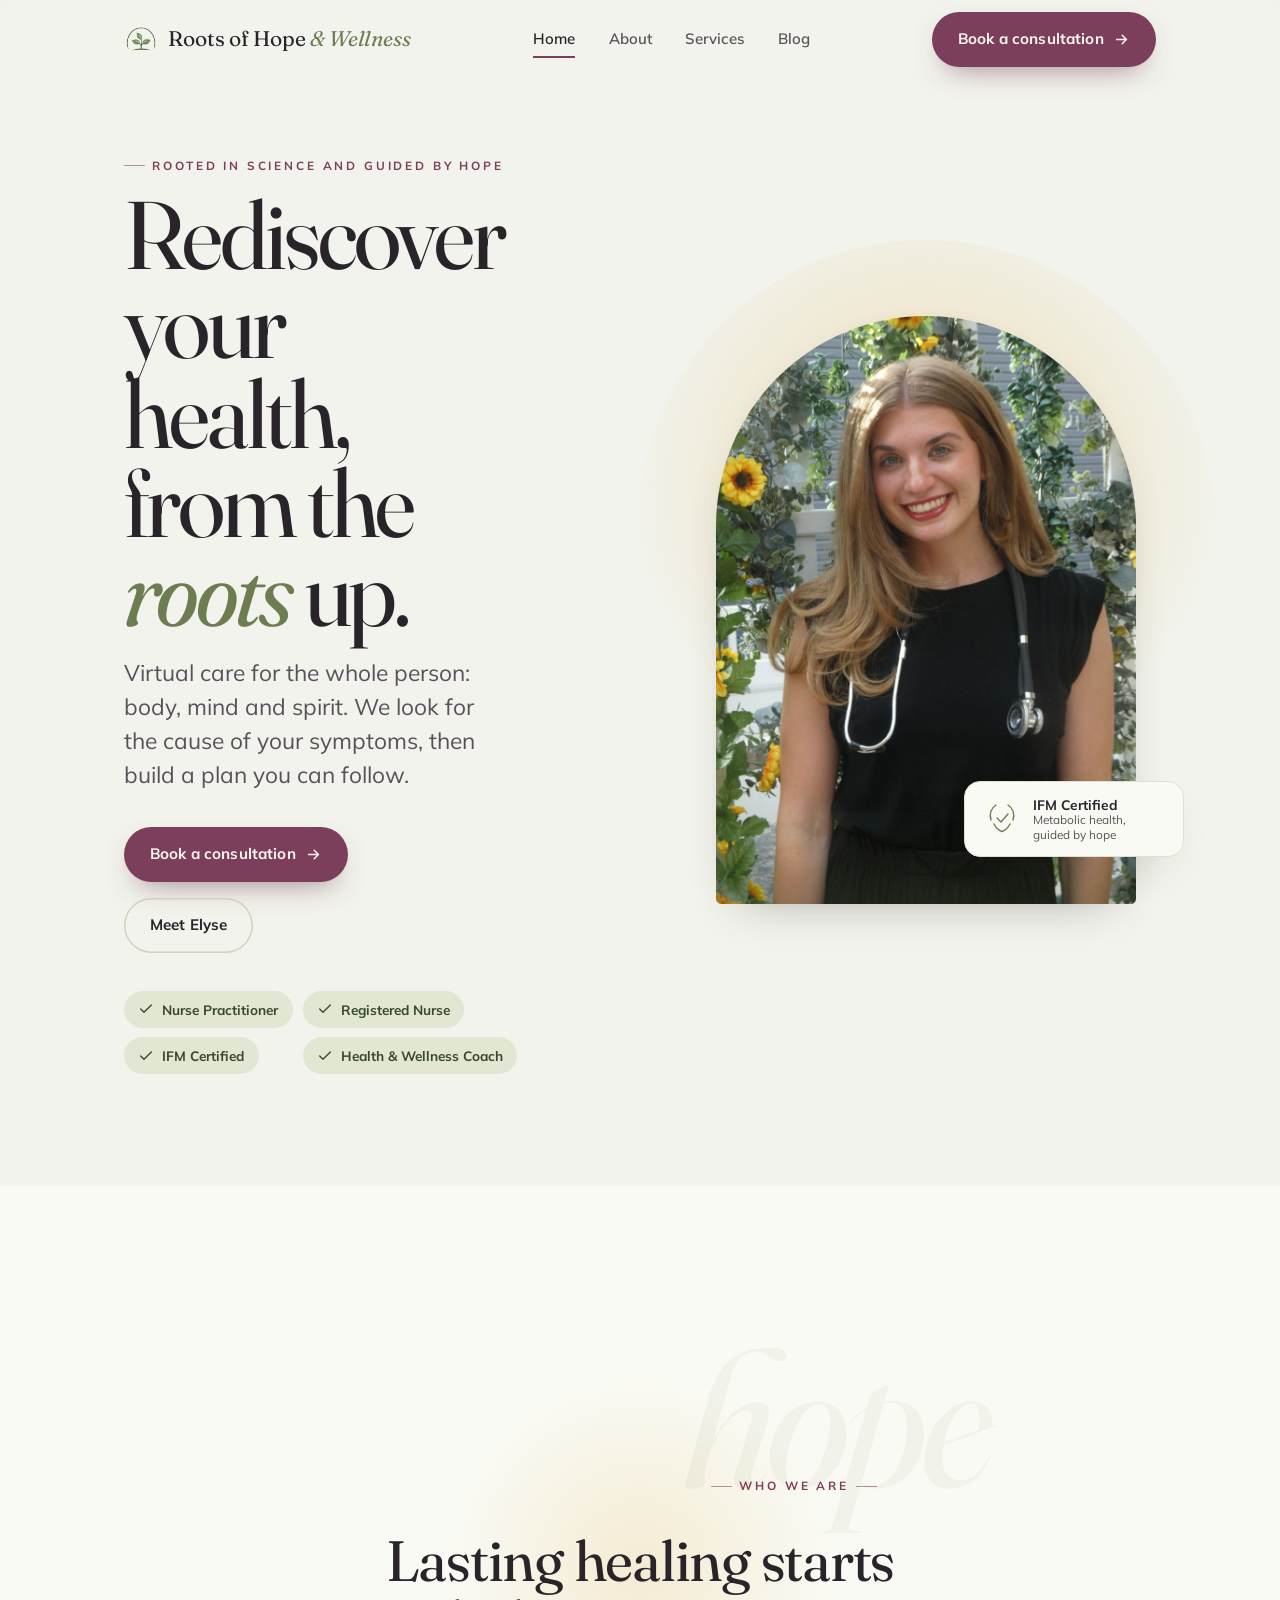
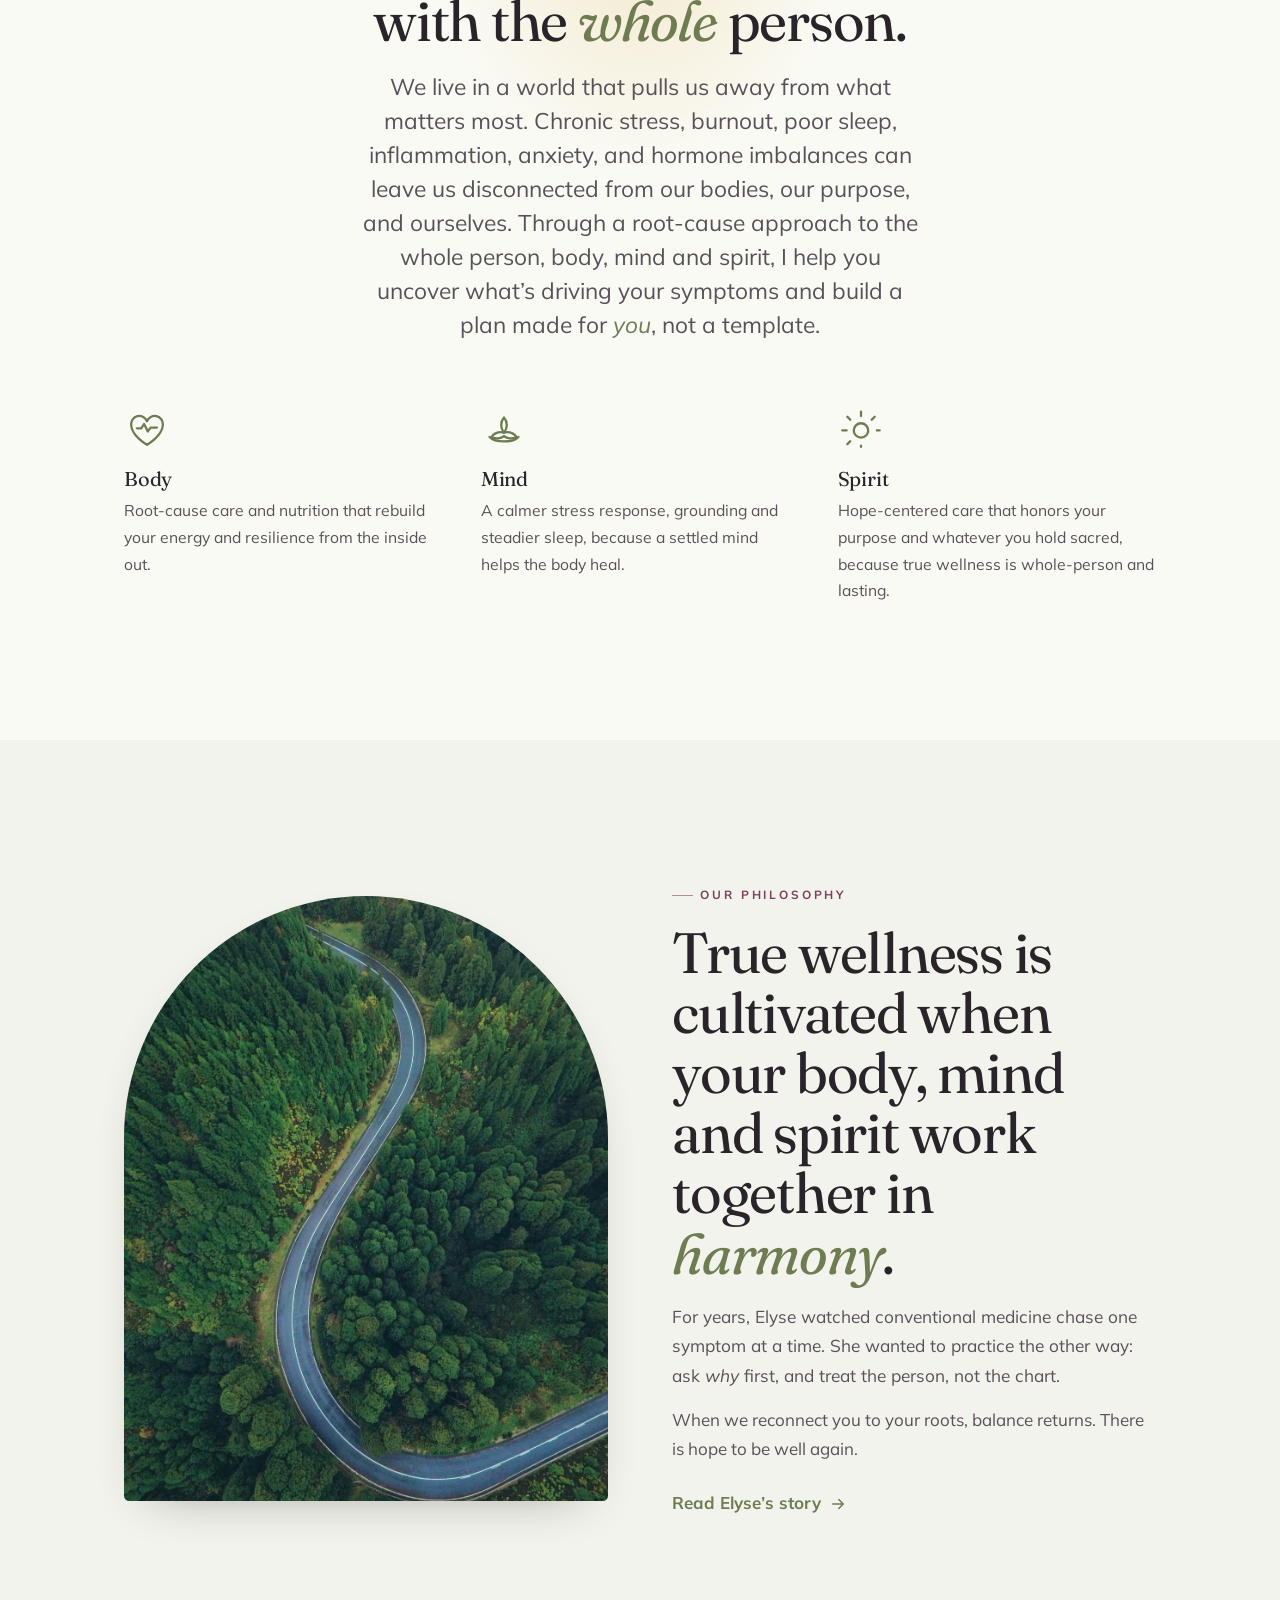
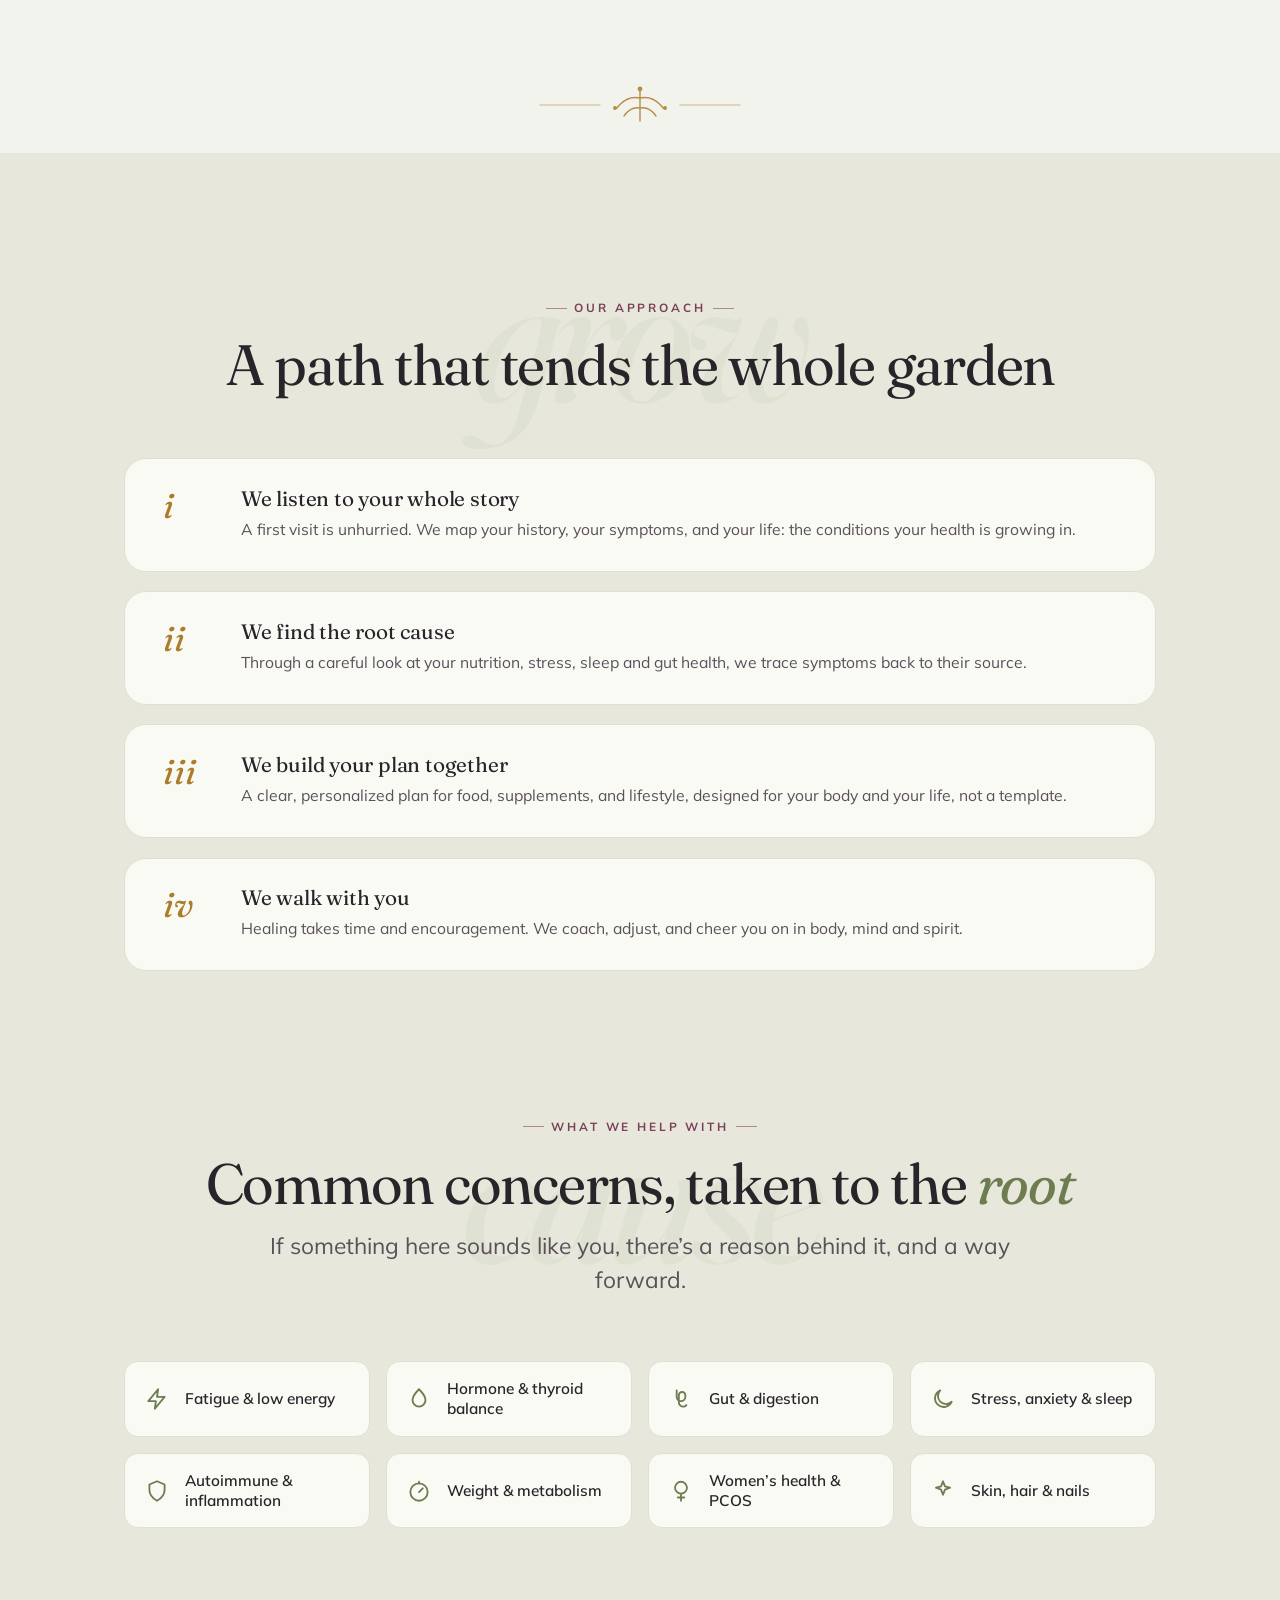
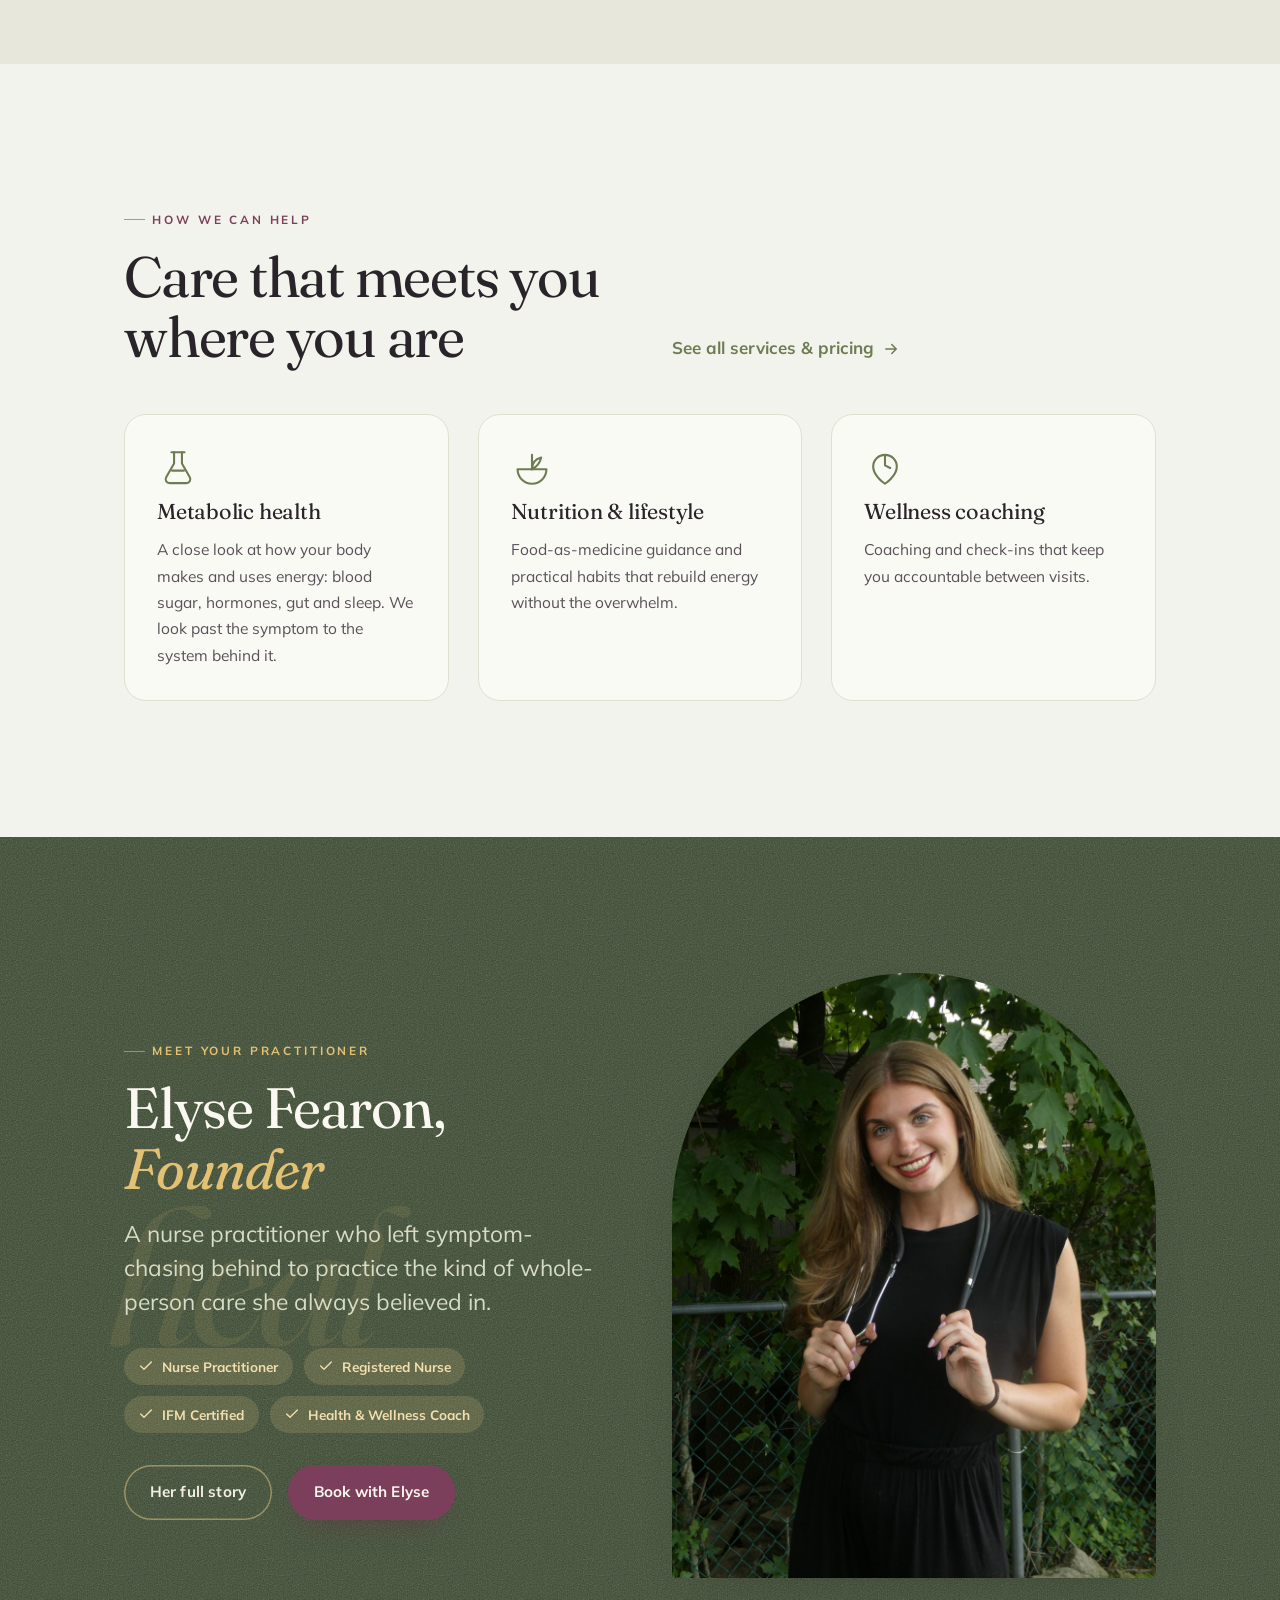
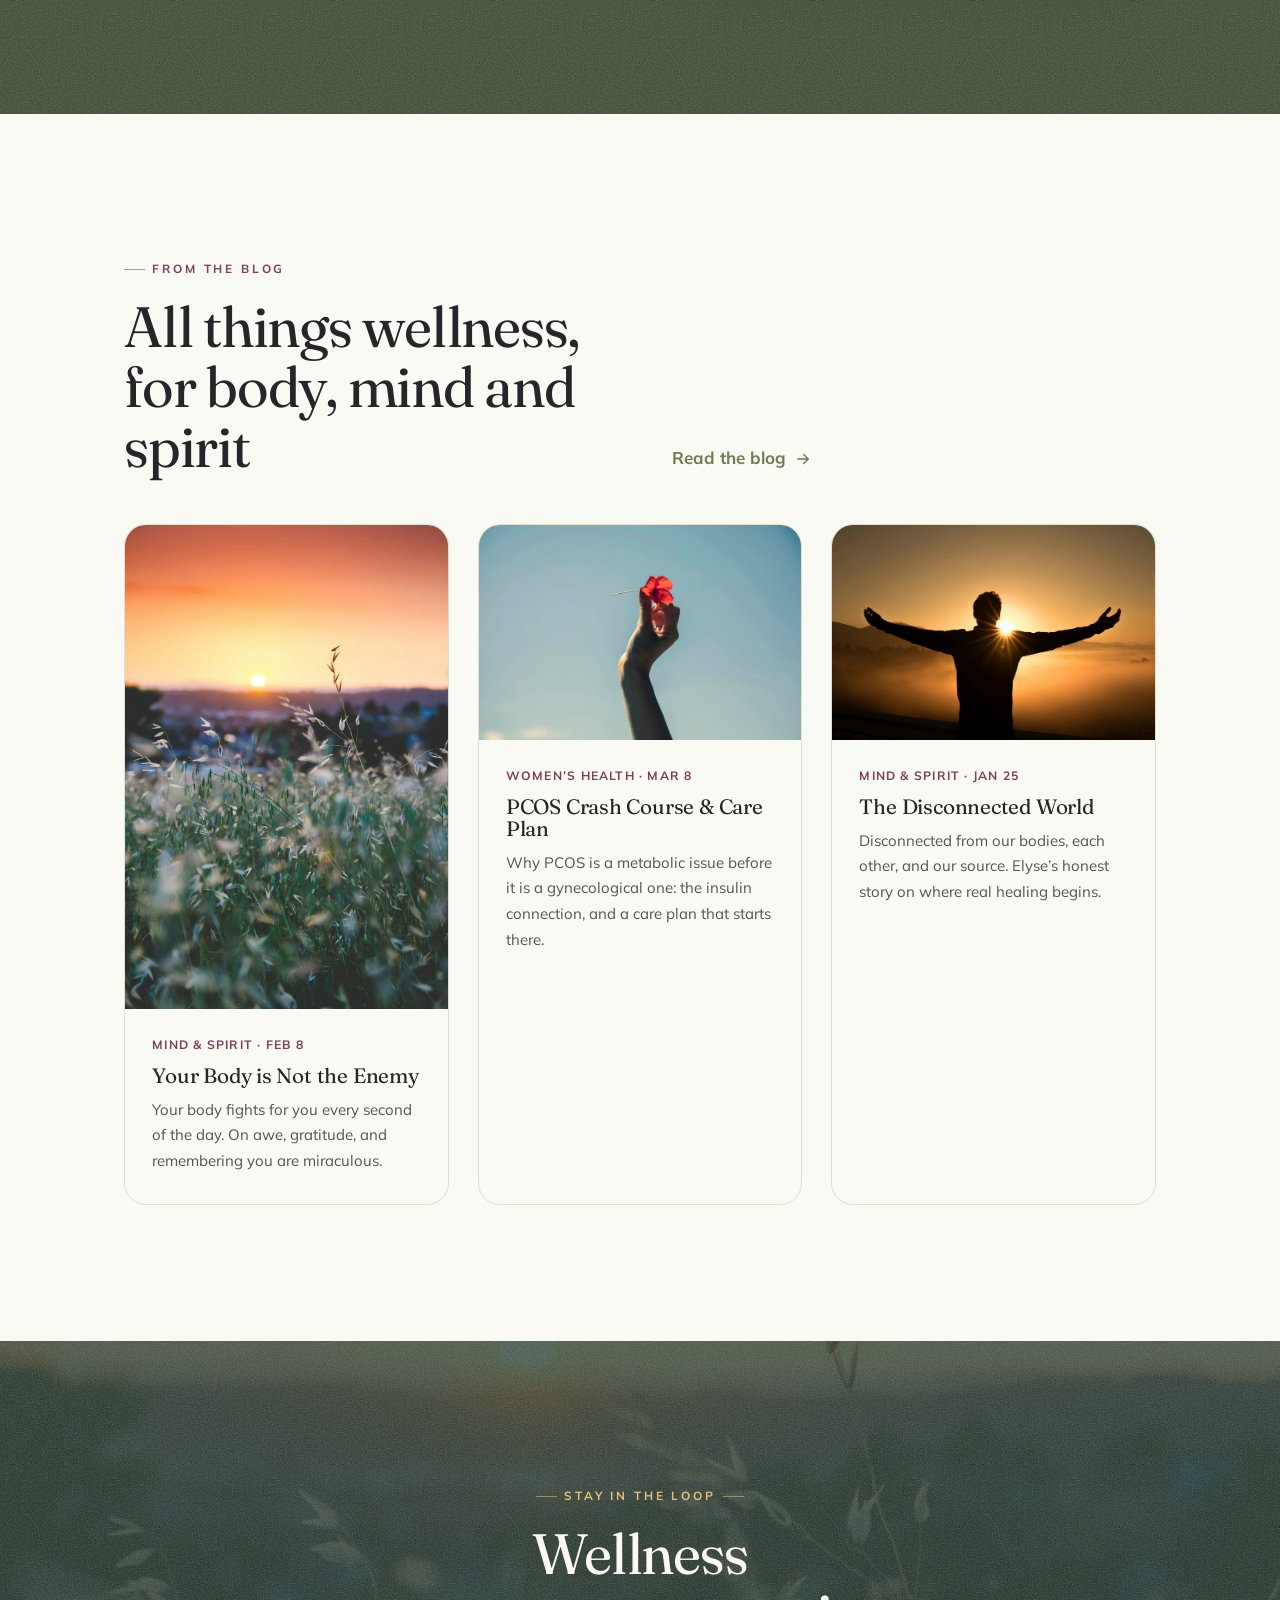
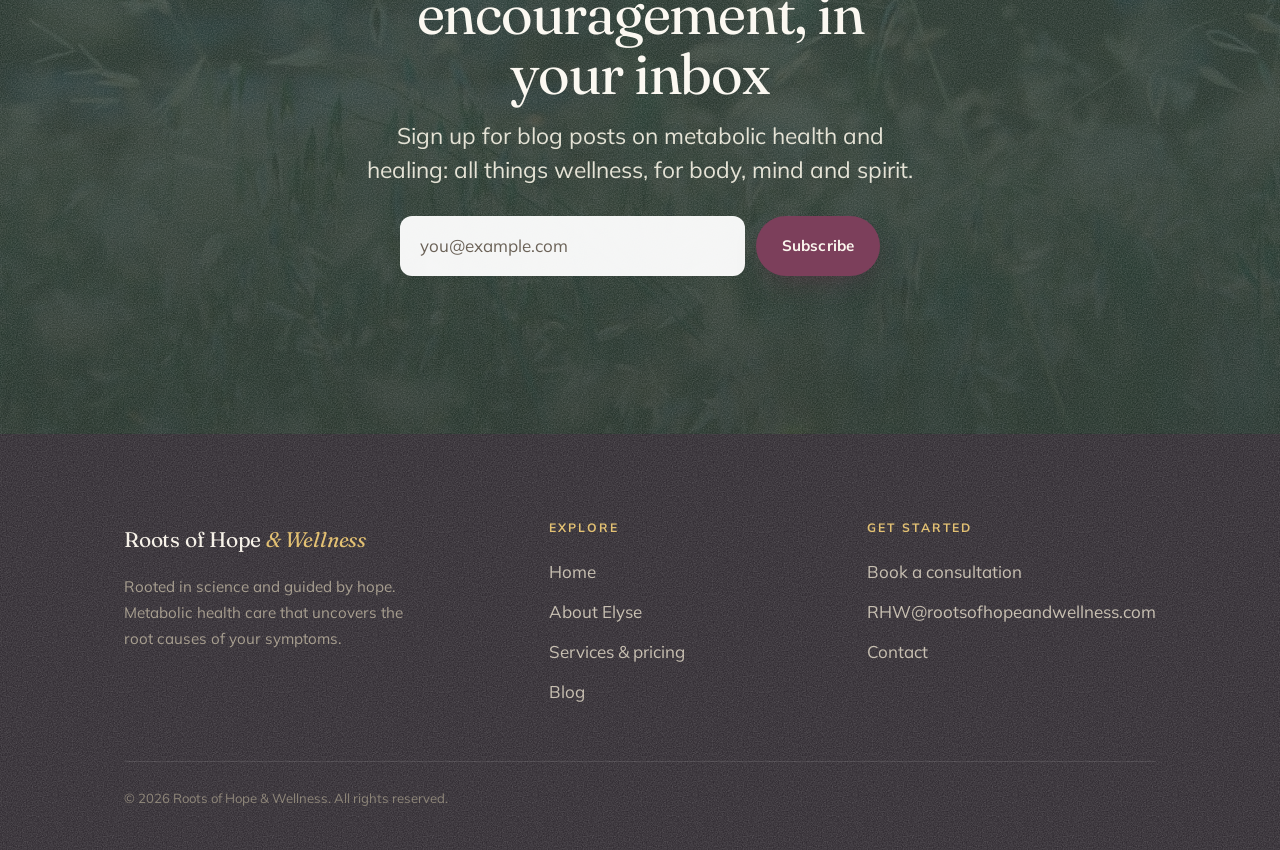
==== commit 6b83c071: "Style board sitting: 73 verified copy, markup and CSS edits Copy: retired the tics (find your light," ====
--- a/index.html
+++ b/index.html
@@ -4,7 +4,7 @@
 <meta charset="UTF-8">
 <meta name="viewport" content="width=device-width, initial-scale=1">
 <title>Roots of Hope &amp; Wellness | Metabolic health, rooted in science</title>
-<meta name="description" content="Rooted in science and guided by hope. Elyse Fearon, NP helps you uncover the root causes of your symptoms and restore your metabolic health: body, mind and spirit.">
+<meta name="description" content="Rooted in science and guided by hope. Elyse Fearon, NP, helps you uncover the root causes of your symptoms and restore your metabolic health: body, mind and spirit.">
 <link rel="icon" href="assets/img/favicon.png" type="image/png">
 <link rel="apple-touch-icon" href="assets/img/apple-touch-icon.png">
 <meta name="theme-color" content="#38472D">
@@ -20,7 +20,7 @@
 <link rel="preconnect" href="https://fonts.googleapis.com">
 <link rel="preconnect" href="https://fonts.gstatic.com" crossorigin>
 <link href="https://fonts.googleapis.com/css2?family=Fraunces:ital,opsz,wght@0,9..144,400;0,9..144,500;1,9..144,400&family=Mulish:wght@400;600;700&display=swap" rel="stylesheet">
-<link rel="stylesheet" href="assets/css/styles.css?v=11">
+<link rel="stylesheet" href="assets/css/styles.css?v=12">
 <script type="application/ld+json">
 {
   "@context": "https://schema.org",
@@ -102,7 +102,7 @@
       <div class="hero-copy">
         <span class="eyebrow reveal">Rooted in science and guided by hope</span>
         <h1 class="h-display reveal reveal-d1">Rediscover your health, from the <span class="em">roots</span> up.</h1>
-        <p class="lede reveal reveal-d2">A refreshing approach to wellness that treats you as a whole person: body, mind and spirit. We look at what’s really going on beneath the surface and guide you toward lasting health.</p>
+        <p class="lede reveal reveal-d2">Virtual care for the whole person: body, mind and spirit. We look for the cause of your symptoms, then build a plan you can follow.</p>
         <div class="hero-cta reveal reveal-d3">
           <a class="btn btn-primary" href="booking.html">Book a consultation
             <svg class="ico" width="17" height="17" viewBox="0 0 24 24" fill="none" stroke="currentColor" stroke-width="2" stroke-linecap="round" stroke-linejoin="round" aria-hidden="true"><path d="M5 12h14M13 6l6 6-6 6"/></svg>
@@ -143,7 +143,7 @@
         <span class="ghost-word" aria-hidden="true">hope</span>
         <span class="eyebrow center reveal">Who we are</span>
         <h2 class="reveal reveal-d1" style="margin-top:1rem">Lasting healing starts with the <span class="em">whole</span> person.</h2>
-        <p class="lede reveal reveal-d2" style="margin-top:1.2rem">We live in a world that pulls us away from what matters most. Chronic stress, burnout, poor sleep, inflammation, anxiety, and hormone imbalances can leave us disconnected from our bodies, our purpose, and ourselves. Through a root-cause approach to the whole person, mind, body and spirit, I help you uncover what’s really driving your symptoms and build a plan made for <span class="em">you</span>, not a template.</p>
+        <p class="lede reveal reveal-d2" style="margin-top:1.2rem">We live in a world that pulls us away from what matters most. Chronic stress, burnout, poor sleep, inflammation, anxiety, and hormone imbalances can leave us disconnected from our bodies, our purpose, and ourselves. Through a root-cause approach to the whole person, body, mind and spirit, I help you uncover what’s driving your symptoms and build a plan made for <span class="em">you</span>, not a template.</p>
       </div>
       <div class="pillars">
         <article class="pillar reveal">
@@ -154,7 +154,7 @@
         <article class="pillar reveal reveal-d1">
           <svg class="ic" viewBox="0 0 32 32" fill="none" stroke="currentColor" stroke-width="1.6" stroke-linecap="round" stroke-linejoin="round" aria-hidden="true"><path d="M16 8c2.6 3 2.6 7.5 0 10.5-2.6-3-2.6-7.5 0-10.5Z"/><path d="M16 18.5c-3.6-1-7.2.5-8.7 3.1 3 1.6 6.6 1.2 8.7-.6"/><path d="M16 18.5c3.6-1 7.2.5 8.7 3.1-3 1.6-6.6 1.2-8.7-.6"/><path d="M6 21.5c3.6 4.2 16.4 4.2 20 0"/></svg>
           <h3>Mind</h3>
-          <p>Nervous-system regulation, grounding, and steadier sleep, because a calm, settled mind helps the body heal.</p>
+          <p>A calmer stress response, grounding and steadier sleep, because a settled mind helps the body heal.</p>
         </article>
         <article class="pillar reveal reveal-d2">
           <svg class="ic" viewBox="0 0 32 32" fill="none" stroke="currentColor" stroke-width="1.6" stroke-linecap="round" stroke-linejoin="round" aria-hidden="true"><circle cx="16" cy="17" r="5"/><path d="M16 4v3M16 27.5v1M6 17H3M29 17h-2M8.5 9.5 6.5 7.5M23.5 9.5l2-2M8.5 24.5l-2 2"/></svg>
@@ -175,8 +175,8 @@
       </div>
       <div class="split-copy reveal reveal-d1">
         <span class="eyebrow">Our philosophy</span>
-        <h2 style="margin-top:1rem">True wellness is cultivated when body, mind and spirit work together in <span class="em">harmony</span>.</h2>
-        <p class="muted" style="margin-top:1.2rem;font-size:1.08rem">For years, Elyse watched conventional medicine chase one symptom at a time. There’s a better way: one that asks <em>why</em>, honors the whole person, and treats you as more than a chart.</p>
+        <h2 style="margin-top:1rem">True wellness is cultivated when your body, mind and spirit work together in <span class="em">harmony</span>.</h2>
+        <p class="muted" style="margin-top:1.2rem;font-size:1.08rem">For years, Elyse watched conventional medicine chase one symptom at a time. She wanted to practice the other way: ask <em>why</em> first, and treat the person, not the chart.</p>
         <p class="muted" style="margin-top:1rem">When we reconnect you to your roots, balance returns. There is hope to be well again.</p>
         <a class="link-arrow" href="about.html" style="margin-top:1.6rem">Read Elyse’s story
           <svg width="18" height="18" viewBox="0 0 24 24" fill="none" stroke="currentColor" stroke-width="2" stroke-linecap="round" stroke-linejoin="round" aria-hidden="true"><path d="M5 12h14M13 6l6 6-6 6"/></svg>
@@ -203,7 +203,7 @@
     <div class="wrap">
       <div class="center section-head">
         <span class="ghost-word" aria-hidden="true">grow</span>
-        <span class="eyebrow center reveal">The journey back to well</span>
+        <span class="eyebrow center reveal">Our approach</span>
         <h2 class="reveal reveal-d1" style="margin-top:1rem">A path that tends the whole garden</h2>
       </div>
       <div class="steps">
@@ -231,7 +231,7 @@
   <section class="section bg-sand">
     <div class="wrap">
       <div class="center section-head">
-        <span class="ghost-word" aria-hidden="true">root</span>
+        <span class="ghost-word" aria-hidden="true">cause</span>
         <span class="eyebrow center reveal">What we help with</span>
         <h2 class="reveal reveal-d1" style="margin-top:1rem">Common concerns, taken to the <span class="em">root</span></h2>
         <p class="lede reveal reveal-d2 measure" style="margin-inline:auto;margin-top:1rem">If something here sounds like you, there’s a reason behind it, and a way forward.</p>
@@ -267,7 +267,7 @@
         <article class="card reveal">
           <svg class="ic" viewBox="0 0 32 32" fill="none" stroke="currentColor" stroke-width="1.6" stroke-linecap="round" stroke-linejoin="round" aria-hidden="true"><path d="M13 4v8.5L7 23a3 3 0 0 0 2.7 4.5h12.6A3 3 0 0 0 25 23l-6-10.5V4"/><path d="M11 4h10M11.5 18h9"/></svg>
           <h3>Metabolic health</h3>
-          <p>Root-cause assessments of how your body is really working (energy, hormones, gut, blood sugar), looking beyond the symptom to the system underneath.</p>
+          <p>A close look at how your body makes and uses energy: blood sugar, hormones, gut and sleep. We look past the symptom to the system behind it.</p>
         </article>
         <article class="card reveal reveal-d1">
           <svg class="ic" viewBox="0 0 32 32" fill="none" stroke="currentColor" stroke-width="1.6" stroke-linecap="round" stroke-linejoin="round" aria-hidden="true"><path d="M5 17a11 11 0 0 0 22 0Z"/><path d="M16 17c0-5 3-8 7-9-1 4-3 7-7 9Z"/><path d="M16 6v11"/></svg>
@@ -277,7 +277,7 @@
         <article class="card reveal reveal-d2">
           <svg class="ic" viewBox="0 0 32 32" fill="none" stroke="currentColor" stroke-width="1.6" stroke-linecap="round" stroke-linejoin="round" aria-hidden="true"><path d="M16 28s-9-6-9-13a9 9 0 0 1 18 0c0 7-9 13-9 13Z"/><path d="M16 7v7l4 2"/></svg>
           <h3>Wellness coaching</h3>
-          <p>Encouraging coaching that keeps you moving toward the life you’re hoping for.</p>
+          <p>Coaching and check-ins that keep you accountable between visits.</p>
         </article>
       </div>
     </div>
@@ -316,7 +316,7 @@
       <div class="split" style="align-items:end;margin-bottom:clamp(2rem,4vw,3rem)">
         <div class="reveal">
           <span class="eyebrow">From the blog</span>
-          <h2 style="margin-top:1rem">All things wellness for body, mind and spirit</h2>
+          <h2 style="margin-top:1rem">All things wellness, for body, mind and spirit</h2>
         </div>
         <div class="reveal reveal-d1"><a class="link-arrow" href="blog.html">Read the blog
           <svg width="18" height="18" viewBox="0 0 24 24" fill="none" stroke="currentColor" stroke-width="2" stroke-linecap="round" stroke-linejoin="round" aria-hidden="true"><path d="M5 12h14M13 6l6 6-6 6"/></svg></a></div>
@@ -328,7 +328,7 @@
         </a>
         <a class="post-card reveal reveal-d1" href="blog-pcos.html">
           <div class="post-thumb"><img src="assets/img/poppy.jpg" alt="A hand reaching skyward holding a red poppy" width="400" height="250" loading="lazy" style="object-position:center 40%"></div>
-          <div class="post-body"><span class="post-meta">Women’s health · Mar 8</span><h3>PCOS Crash Course &amp; Care Plan</h3><p>Why PCOS is really a metabolic issue, not just a gynecological one: the insulin connection, and a real care plan.</p></div>
+          <div class="post-body"><span class="post-meta">Women’s health · Mar 8</span><h3>PCOS Crash Course &amp; Care Plan</h3><p>Why PCOS is a metabolic issue before it is a gynecological one: the insulin connection, and a care plan that starts there.</p></div>
         </a>
         <a class="post-card reveal reveal-d2" href="blog-disconnected.html">
           <div class="post-thumb"><img src="assets/img/nature-2.jpg" alt="A figure with arms raised toward a golden sunrise" width="400" height="250" loading="lazy" style="object-position:center 35%"></div>
@@ -369,7 +369,7 @@
     <div class="footer-top">
       <div class="footer-brand">
         <a class="brand" href="index.html"><span>Roots of Hope <span class="sub">&amp; Wellness</span></span></a>
-        <p>Rooted in science and guided by hope. Metabolic health care that uncovers the root causes of your symptoms and helps you find your light again.</p>
+        <p>Rooted in science and guided by hope. Metabolic health care that uncovers the root causes of your symptoms.</p>
       </div>
       <div class="footer-col">
         <h4>Explore</h4>
--- a/assets/css/styles.css
+++ b/assets/css/styles.css
@@ -18,7 +18,7 @@
   --c-sage-tint: #E2E7D4;
   --c-clay:      #7C3F5B;
   --c-clay-deep: #632F47;
-  --c-gold:      #C2913C;
+  --c-gold:      #AD7C2B;
   --c-gold-soft: #E3C173;
   /* lines */
   --c-line:      #E0E0D2;
@@ -56,6 +56,8 @@
 button { font: inherit; cursor: pointer; border: none; background: none; color: inherit; }
 ul { list-style: none; padding: 0; }
 :focus-visible { outline: 2.5px solid var(--c-clay); outline-offset: 3px; border-radius: 4px; }
+.bg-sage :focus-visible, .bg-photo :focus-visible, .site-footer :focus-visible,
+.contact-card :focus-visible, .tier.featured :focus-visible { outline-color: var(--c-gold-soft); }
 
 /* --------------------------- typography ------------------------- */
 h1, h2, h3, h4 {
@@ -96,7 +98,7 @@
 .eyebrow.center::after {
   content: ""; width: 1.8em; height: 1px; background: var(--c-clay); opacity: .55;
 }
-.lede { font-size: clamp(1.1rem, 1rem + .5vw, 1.32rem); color: var(--c-soil-soft); line-height: 1.6; }
+.lede { color: var(--c-soil-soft); line-height: 1.5; }
 .muted { color: var(--c-soil-soft); }
 
 /* ----------------------------- layout --------------------------- */
@@ -105,6 +107,7 @@
 .section { padding-block: clamp(4.5rem, 3rem + 8vw, 8.5rem); position: relative; }
 .section-tight { padding-block: clamp(3rem, 2rem + 5vw, 5rem); }
 .bg-sand { background: var(--c-sand); }
+.bg-sand + .bg-sand { padding-top: 0; }
 .bg-bone2 { background: var(--c-bone-2); }
 .bg-sage { background: var(--c-sage-deep); color: #F2EEE2; }
 .bg-sage h2, .bg-sage h3 { color: #FBF8F1; }
@@ -171,7 +174,7 @@
 
 /* --------------------------- page hero -------------------------- */
 .page-hero { padding-block: clamp(2.5rem, 1.5rem + 4vw, 5rem) clamp(1.5rem, 1rem + 2vw, 2.5rem); text-align: center; position: relative; overflow: hidden; }
-.page-hero .glow { position: absolute; inset: -40% 0 auto 50%; transform: translateX(-50%); width: 130%; max-width: 1100px; aspect-ratio: 2/1; background: radial-gradient(ellipse at 50% 30%, rgba(235,203,134,.32), rgba(247,242,233,0) 60%); z-index: 0; pointer-events: none; }
+.page-hero .glow { position: absolute; inset: -40% 0 auto 50%; transform: translateX(-50%); width: 130%; max-width: 1100px; aspect-ratio: 2/1; background: radial-gradient(ellipse at 50% 30%, rgba(227,193,115,.34), rgba(242,243,236,0) 60%); z-index: 0; pointer-events: none; }
 .page-hero > .wrap { position: relative; z-index: 1; }
 .page-hero h1, .page-hero .h-display { margin-top: 1rem; }
 .page-hero .lede { margin-top: 1.3rem; }
@@ -181,7 +184,7 @@
 .creds.center { justify-content: center; }
 .cred { display: inline-flex; align-items: center; gap: .5rem; background: var(--c-sage-tint); color: var(--c-sage-deep); border-radius: 100px; padding: .5em 1.05em; font-weight: 700; font-size: .85rem; }
 .cred svg { width: 16px; height: 16px; }
-.bg-sage .cred { background: rgba(235,203,134,.16); color: var(--c-gold-soft); }
+.bg-sage .cred { background: rgba(235,203,134,.16); color: #F1DFAF; }
 
 .checklist { display: grid; gap: .9rem; }
 .checklist li { display: grid; grid-template-columns: auto 1fr; gap: .8rem; align-items: start; }
@@ -205,7 +208,7 @@
 /* arch of light signature */
 .arch-stage { position: relative; display: grid; place-items: center; }
 .arch-glow { position: absolute; inset: -13% -9% auto 50%; transform: translateX(-50%); width: 126%; aspect-ratio: 1; border-radius: 50%; pointer-events: none;
-  background: radial-gradient(circle at 50% 42%, rgba(233,199,126,.92) 0%, rgba(215,162,75,.52) 19%, rgba(235,203,134,.22) 40%, rgba(247,242,233,0) 66%); z-index: 0; }
+  background: radial-gradient(circle at 50% 42%, rgba(233,199,126,.92) 0%, rgba(215,162,75,.52) 19%, rgba(235,203,134,.22) 40%, rgba(242,243,236,0) 66%); z-index: 0; }
 .arch {
   position: relative; z-index: 1; width: min(420px, 78vw); aspect-ratio: 3 / 4.2;
   border-radius: 999px 999px 26px 26px;
@@ -279,12 +282,12 @@
   background: var(--c-bone-2); border: 1px solid var(--c-line); border-radius: var(--radius-lg);
   padding: 2.2rem; display: flex; flex-direction: column;
 }
-.tier.featured { background: var(--c-sage-deep); color: #F2EEE2; border-color: var(--c-sage-deep); transform: scale(1.015); }
+.tier.featured { background: var(--c-sage-deep); color: #F2EEE2; border-color: var(--c-sage-deep); box-shadow: 0 22px 60px -30px rgba(41,35,42,.55); }
 .tier.featured h3, .tier.featured .price b { color: #FBF8F1; }
 .tier.featured .muted { color: #D2D6C2; }
 .tier.featured .price .per { color: #C9CEBB; }
 .tier.featured .tier-feat li { color: #E6E8D8; }
-.tier-tag { align-self: flex-start; font-size: .68rem; font-weight: 700; letter-spacing: .16em; text-transform: uppercase; color: var(--c-clay); background: var(--c-sage-tint); padding: .35em .8em; border-radius: 100px; margin-bottom: 1rem; }
+.tier-tag { align-self: flex-start; font-size: .76rem; font-weight: 700; letter-spacing: .14em; text-transform: uppercase; color: var(--c-clay); background: var(--c-sage-tint); padding: .35em .8em; border-radius: 100px; margin-bottom: 1rem; }
 .tier.featured .tier-tag { color: var(--c-sage-deep); background: var(--c-gold-soft); }
 .tier h3 { font-size: 1.5rem; }
 .price { margin-block: .6rem 1.2rem; display: flex; align-items: baseline; gap: .4rem; }
@@ -325,7 +328,7 @@
   transition: border-color .25s, box-shadow .25s;
 }
 .bg-sage input, .bg-sage textarea, .bg-sage select { background: rgba(255,255,255,.92); border-color: transparent; }
-input::placeholder, textarea::placeholder { color: #9A9082; }
+input::placeholder, textarea::placeholder { color: #6B6257; }
 input:focus, textarea:focus, select:focus { outline: none; border-color: var(--c-sage); box-shadow: 0 0 0 3px var(--c-sage-tint); }
 .field-row input { flex: 1; min-width: 0; }
 .field-row .btn { flex: none; }
@@ -412,7 +415,7 @@
 .faq-item summary::-webkit-details-marker { display: none; }
 .faq-item summary .chev { width: 20px; height: 20px; color: var(--c-clay); transition: transform .3s var(--ease); flex: none; }
 .faq-item[open] summary .chev { transform: rotate(180deg); }
-.faq-item .faq-a { padding: 0 1.4rem 1.3rem; color: var(--c-soil-soft); }
+.faq-item .faq-a { padding: .35rem 3.65rem 1.4rem 1.4rem; color: var(--c-soil-soft); }
 .faq-item .faq-a a { color: var(--c-clay); font-weight: 600; border-bottom: 1px solid currentColor; }
 
 /* real photos in frames */
@@ -452,17 +455,20 @@
 @media (max-width: 720px) {
   .nav-links, .nav-cta .btn { display: none; }
   .nav-toggle { display: inline-flex; }
-  .tier.featured { transform: none; }
   .form-grid .two { grid-template-columns: 1fr; }
   .concerns { grid-template-columns: 1fr; }
   .footer-top { grid-template-columns: 1fr; }
   .mobile-cta { display: block; }
-  body { padding-bottom: 80px; }
+  body { padding-bottom: calc(84px + env(safe-area-inset-bottom)); }
 }
 @media (prefers-reduced-motion: reduce) {
   * { scroll-behavior: auto !important; }
   .reveal { opacity: 1 !important; transform: none !important; transition: none !important; }
   .btn, .card, .step, .post-card { transition: none !important; }
+  .btn .ico, .link-arrow, .concern, .nav-links a::after, .faq-item summary .chev,
+  .mobile-panel { transition: none !important; }
+  .btn:hover, .btn:hover .ico, .link-arrow:hover, .concern:hover,
+  .card:hover, .step:hover, .post-card:hover { transform: none !important; }
   .arch { animation: none !important; opacity: 1 !important; transform: none !important; }
   .arch-glow { animation: none !important; opacity: 1 !important; transform: translateX(-50%) !important; }
 }
@@ -499,7 +505,7 @@
 .ghost-word {
   position: absolute; left: 50%; top: 50%; transform: translate(-50%, -54%);
   font-family: var(--font-display); font-style: italic; font-weight: 400;
-  font-size: clamp(6rem, 15vw, 14rem); line-height: 1; letter-spacing: -.04em;
+  font-size: clamp(3.4rem, 15vw, 14rem); line-height: 1; letter-spacing: -.04em;
   white-space: nowrap; color: var(--c-sage); opacity: .06; z-index: 0;
   pointer-events: none; user-select: none;
 }
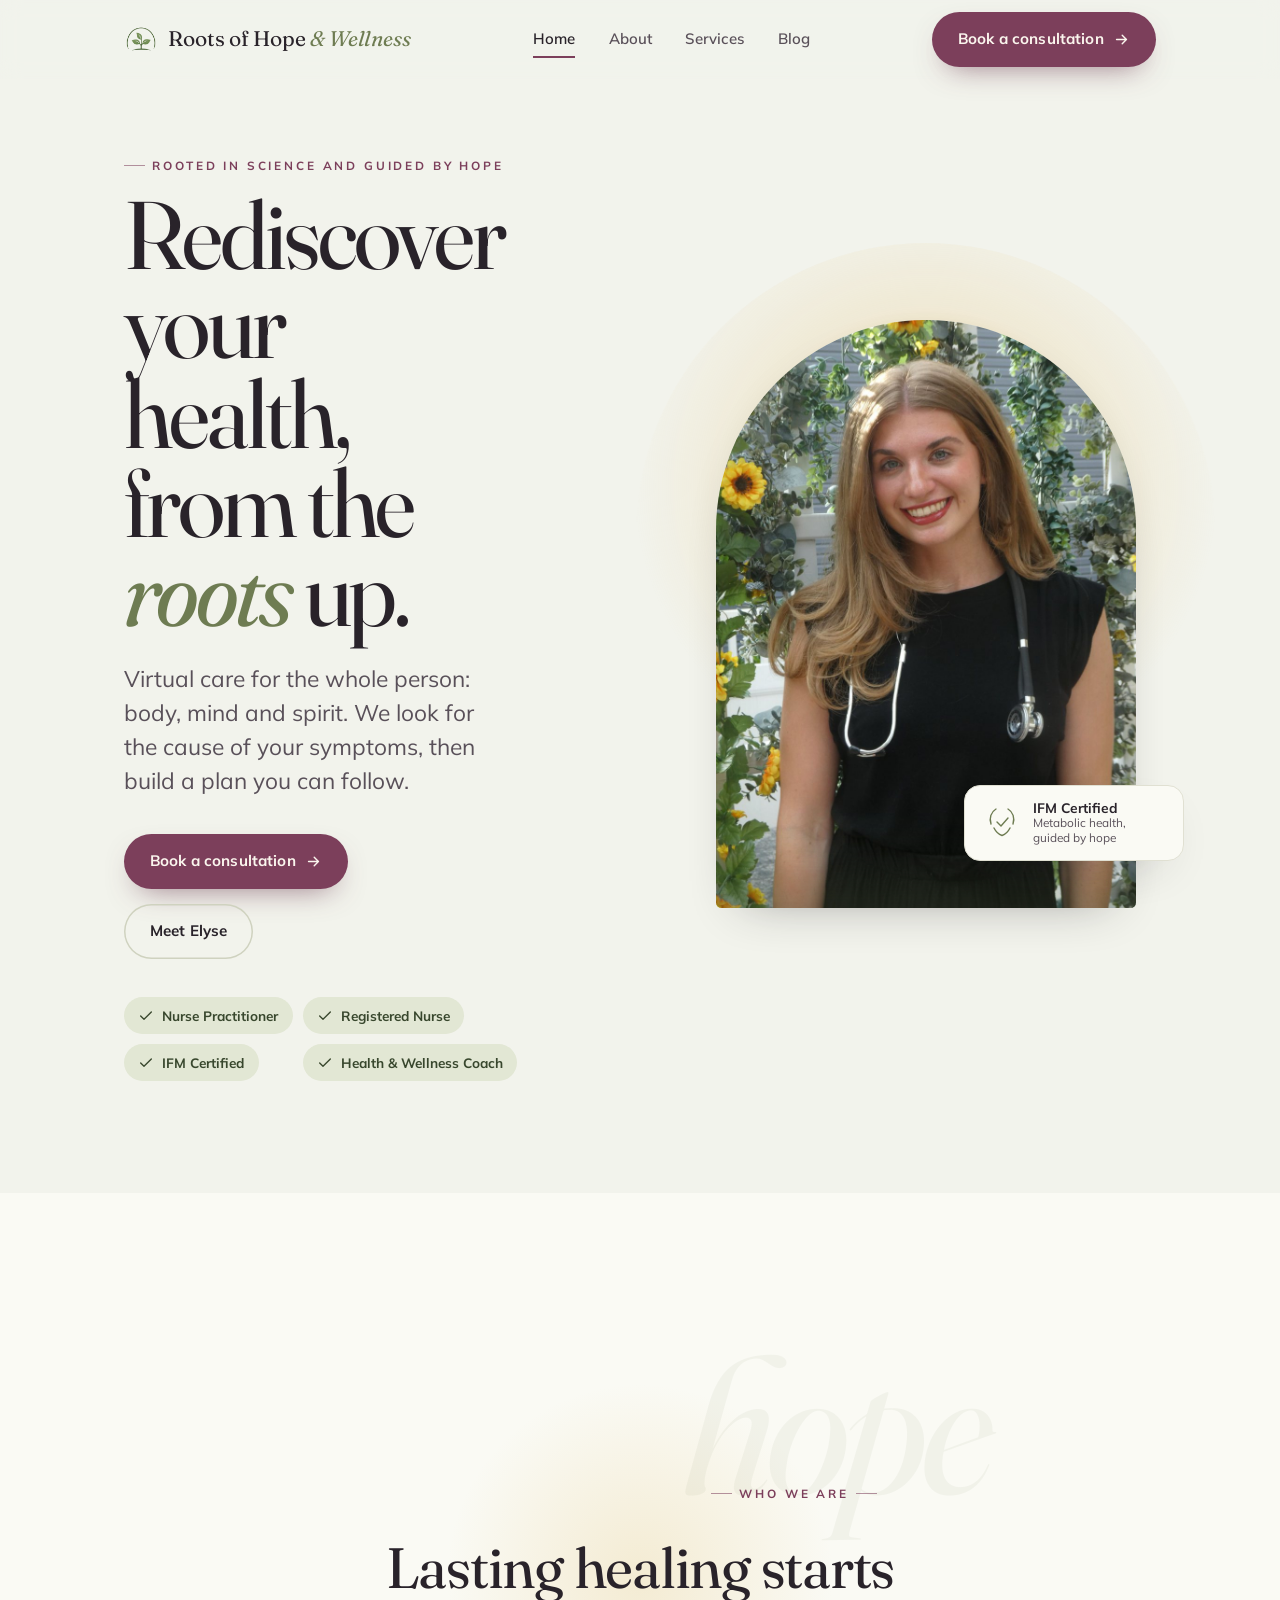
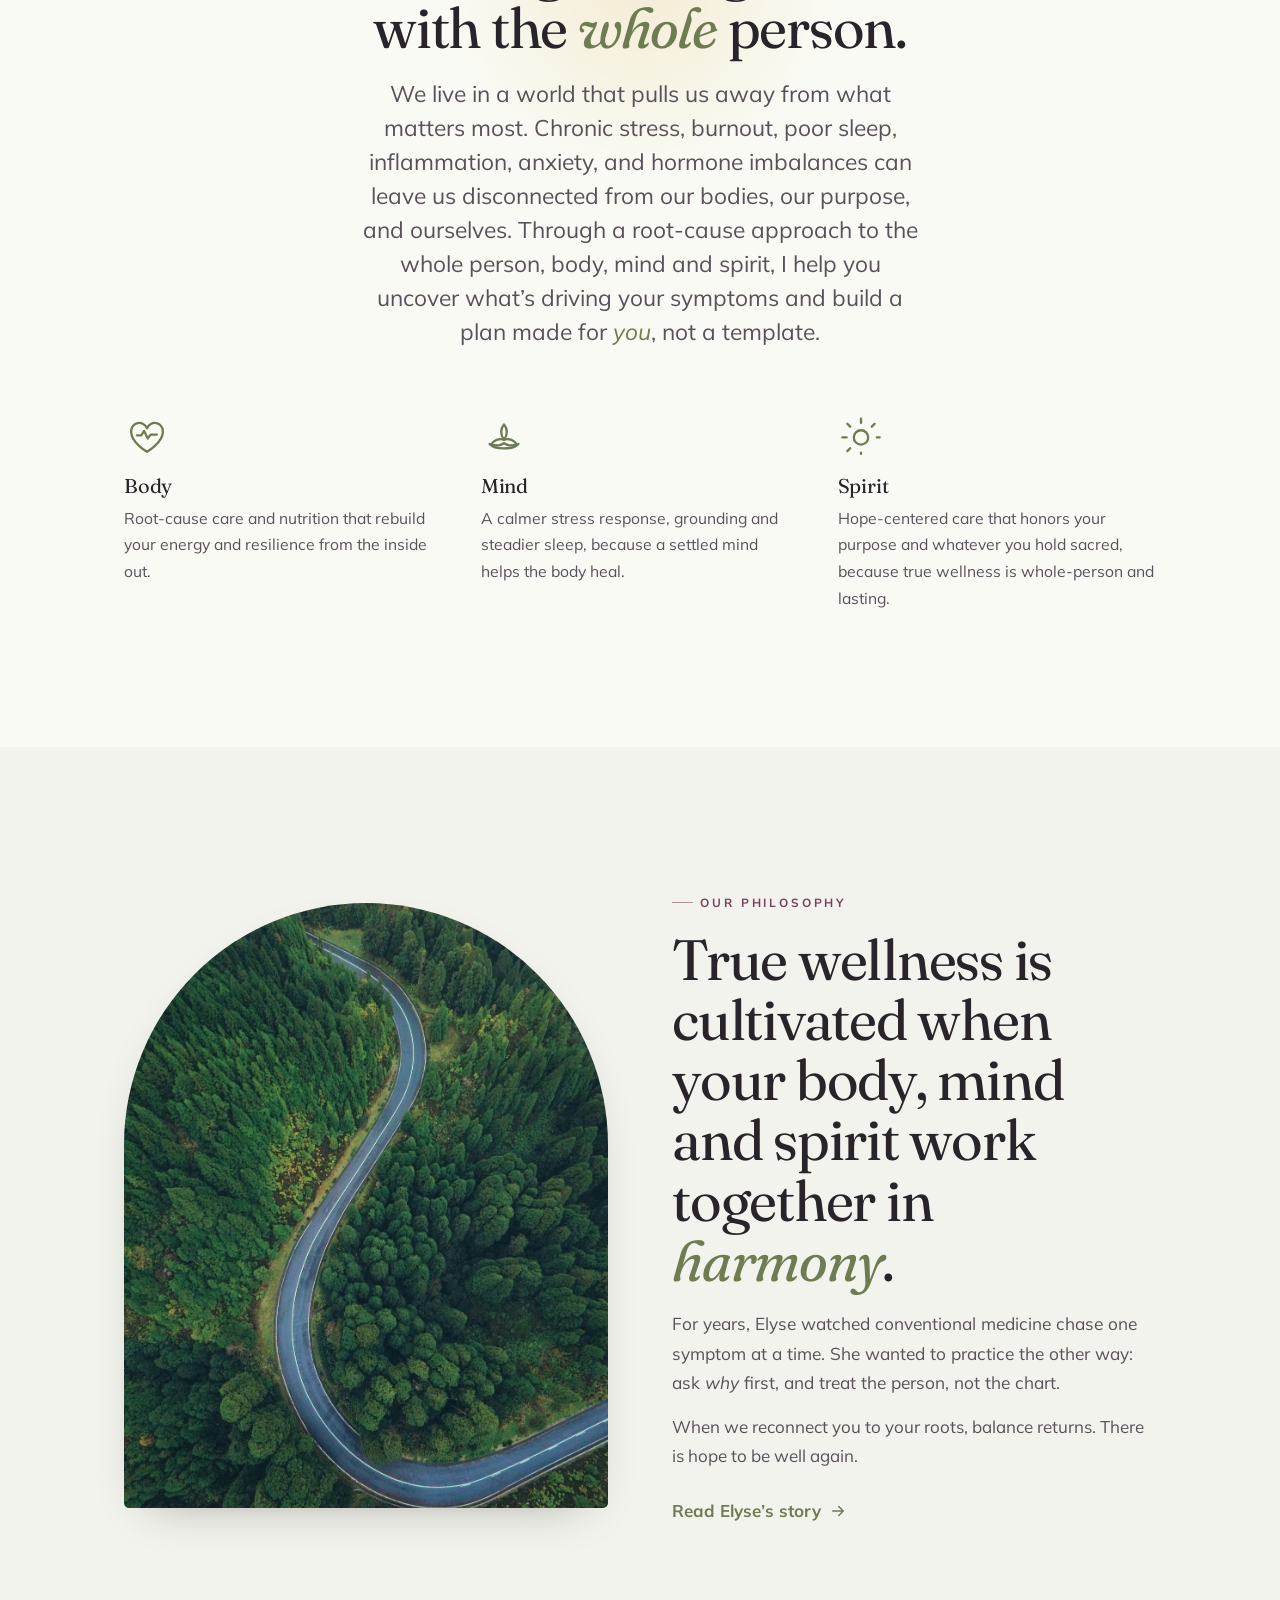
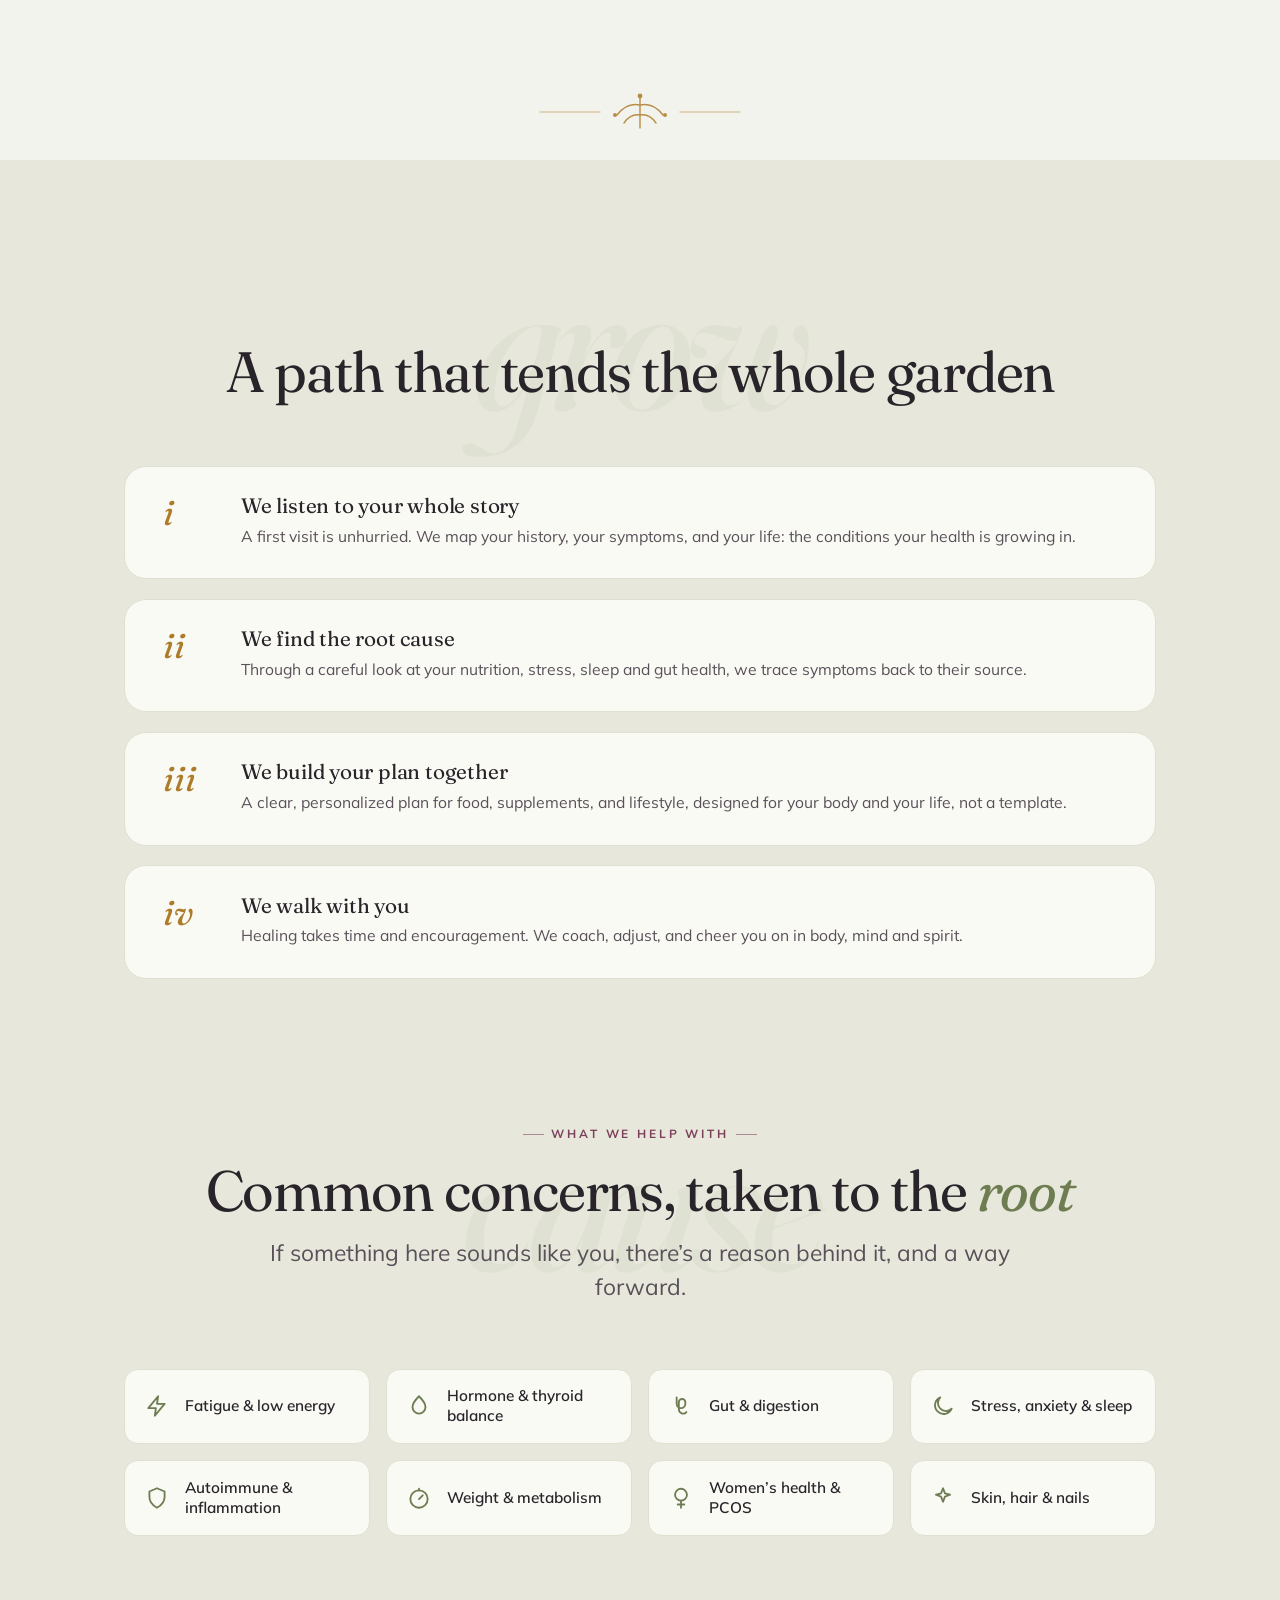
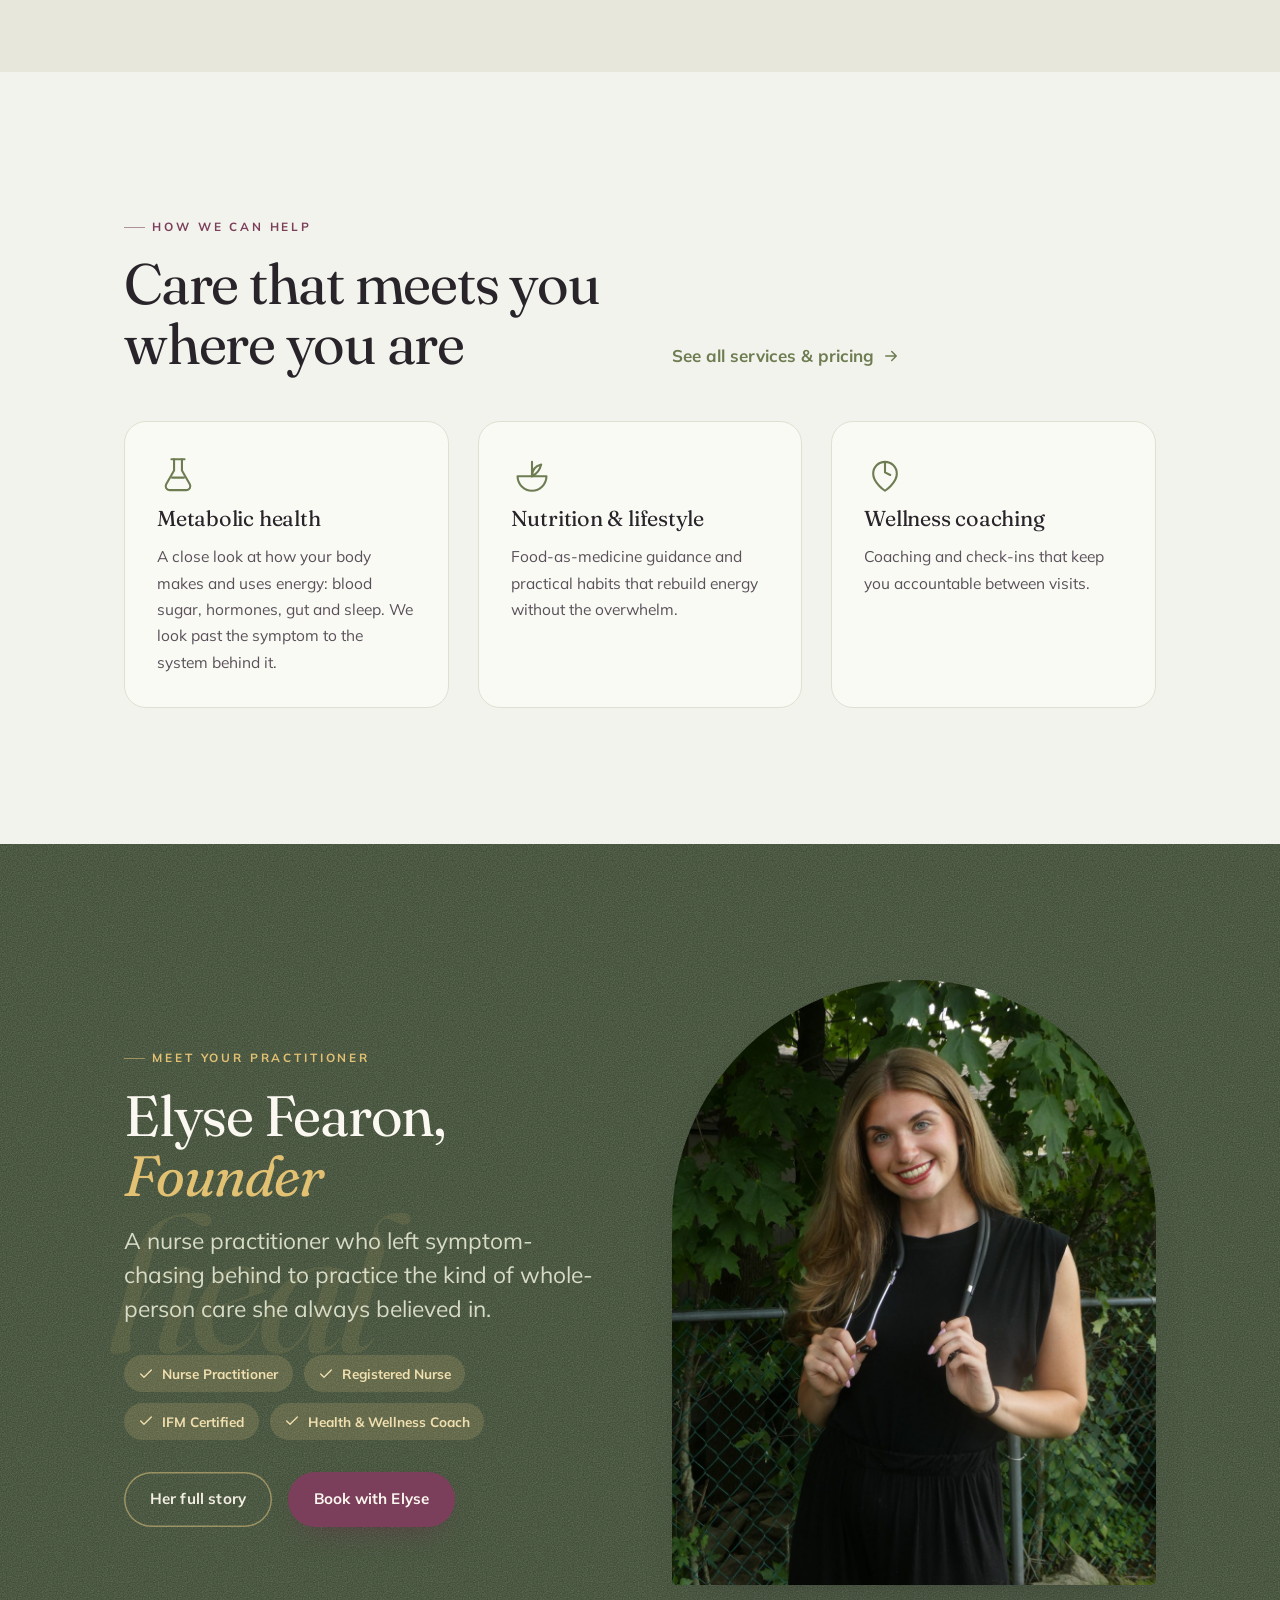
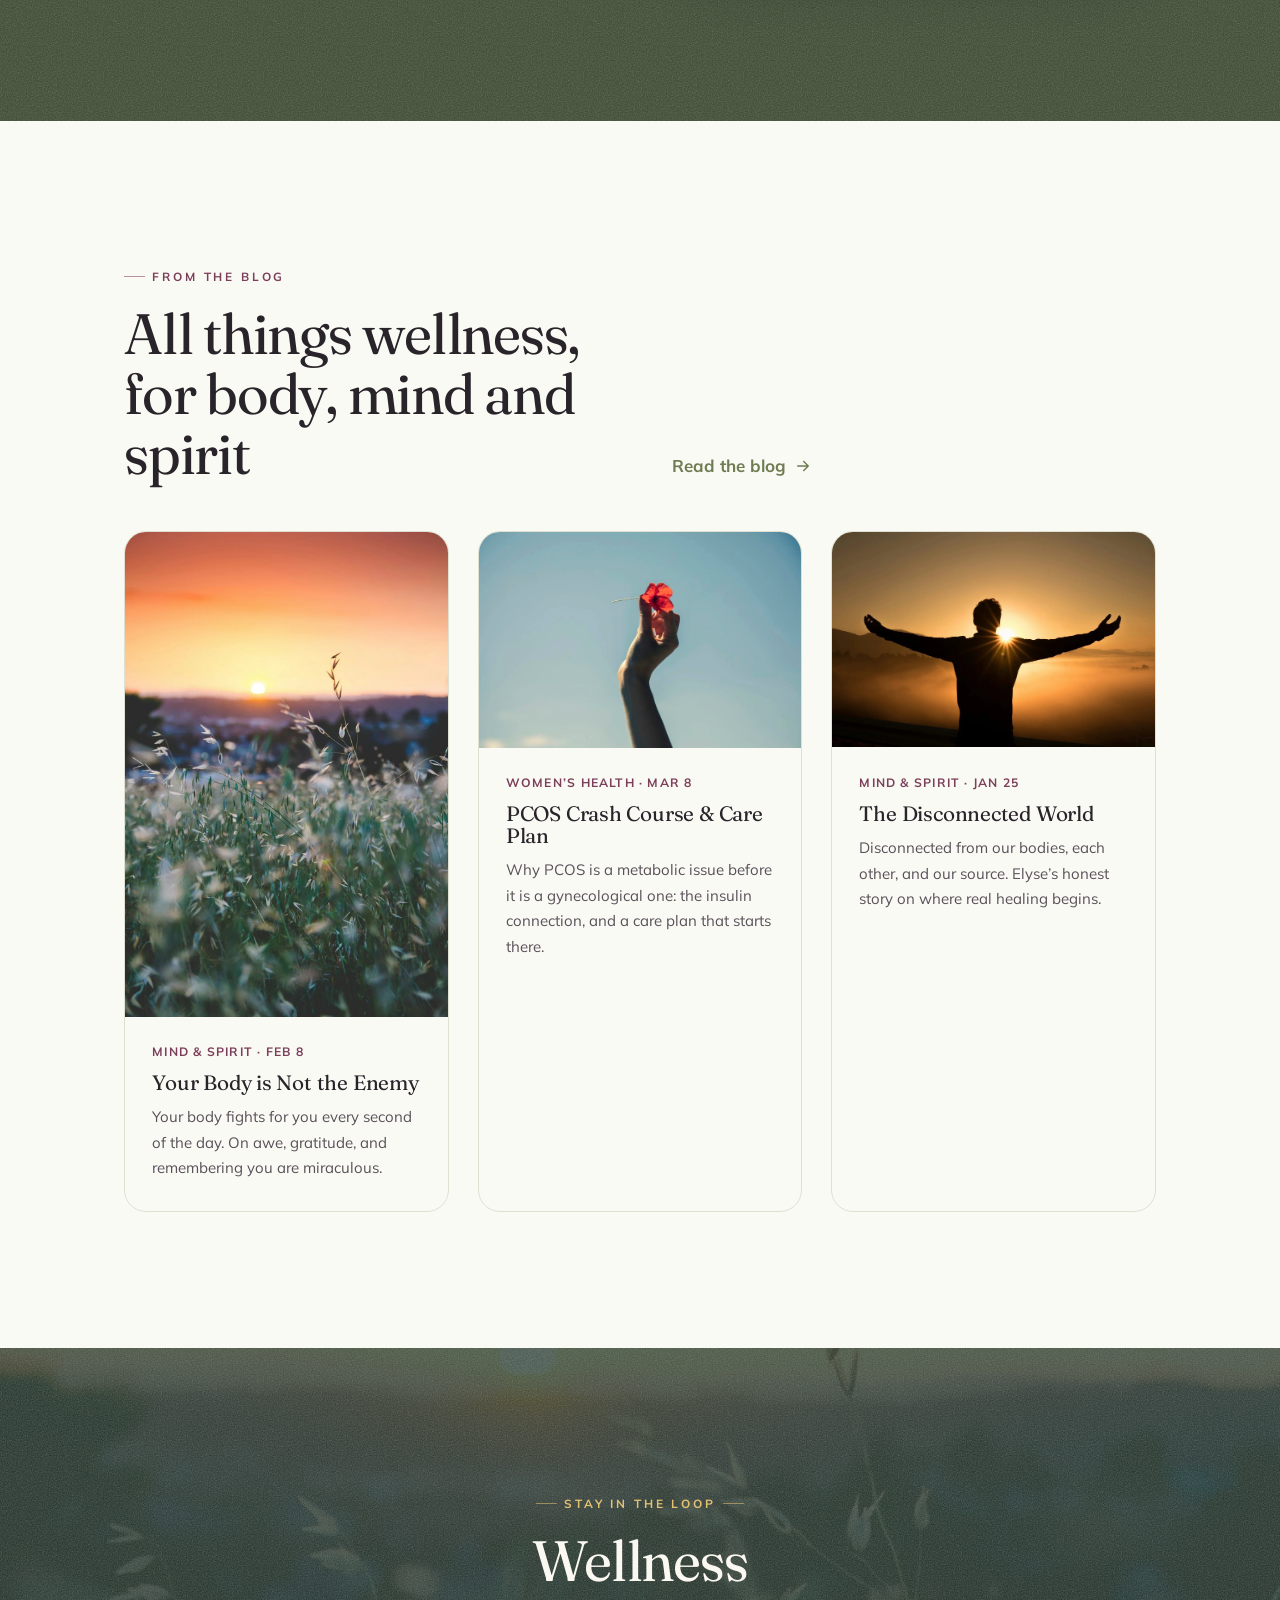
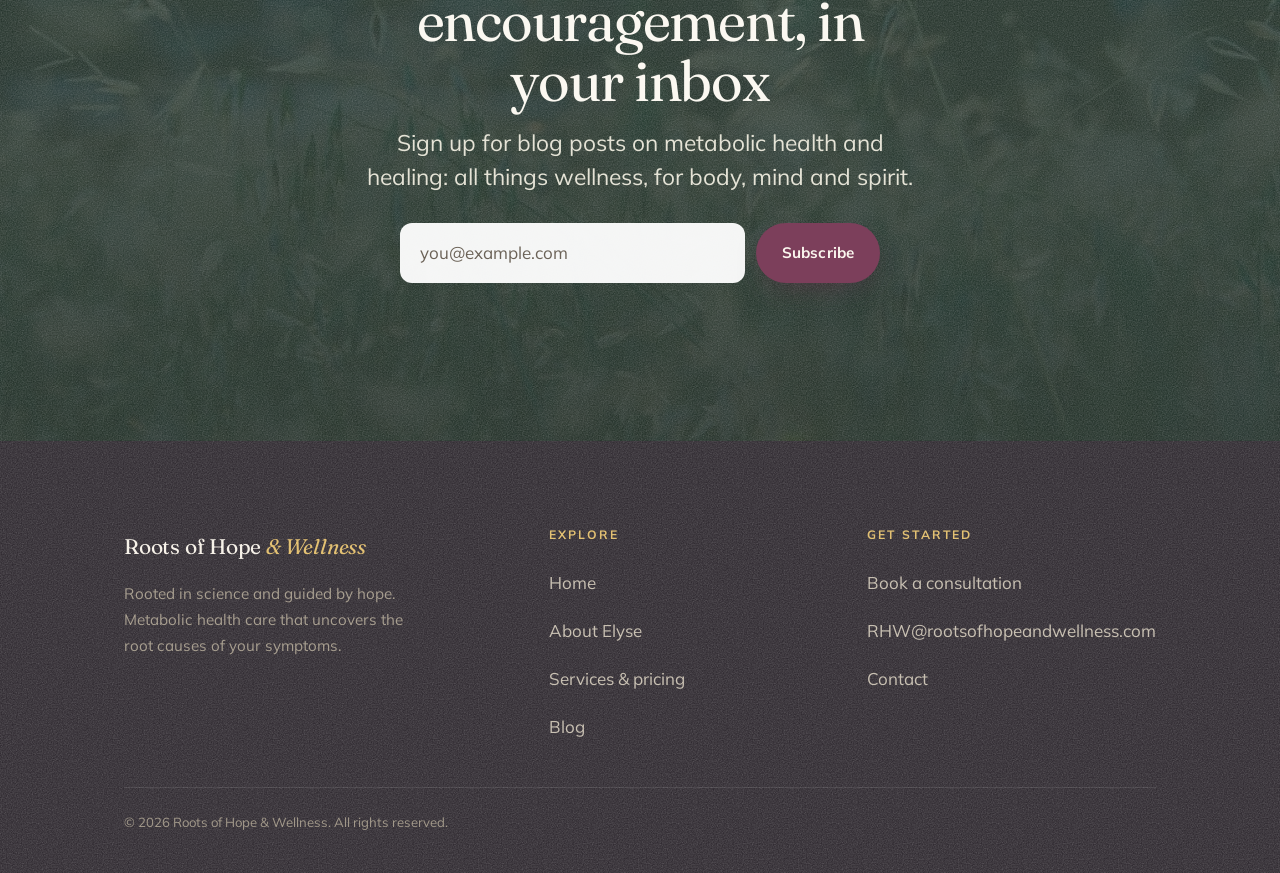
==== commit 7cbbd464: "Style board, second pass: 28 mechanical edits Alt text standardised across the three reuses of each " ====
--- a/index.html
+++ b/index.html
@@ -20,7 +20,7 @@
 <link rel="preconnect" href="https://fonts.googleapis.com">
 <link rel="preconnect" href="https://fonts.gstatic.com" crossorigin>
 <link href="https://fonts.googleapis.com/css2?family=Fraunces:ital,opsz,wght@0,9..144,400;0,9..144,500;1,9..144,400&family=Mulish:wght@400;600;700&display=swap" rel="stylesheet">
-<link rel="stylesheet" href="assets/css/styles.css?v=12">
+<link rel="stylesheet" href="assets/css/styles.css?v=13">
 <script type="application/ld+json">
 {
   "@context": "https://schema.org",
@@ -85,7 +85,7 @@
       <svg viewBox="0 0 24 24" fill="none" stroke="currentColor" stroke-width="1.8" stroke-linecap="round" aria-hidden="true"><path d="M6 6l12 12M18 6 6 18"/></svg>
     </button>
   </div>
-  <nav aria-label="Mobile">
+  <nav aria-label="Site menu">
     <a href="index.html">Home</a>
     <a href="about.html">About</a>
     <a href="services.html">Services</a>
@@ -128,7 +128,7 @@
             <path d="M15 19l4 4 7-8"/>
           </svg>
           <div>
-            <span style="font-weight:700;color:var(--c-soil);font-size:.86rem;display:block">IFM Certified</span>
+            <b>IFM Certified</b>
             <span>Metabolic health, guided by hope</span>
           </div>
         </div>
@@ -257,7 +257,7 @@
           <span class="eyebrow">How we can help</span>
           <h2 style="margin-top:1rem">Care that meets you where you are</h2>
         </div>
-        <div class="reveal reveal-d1" style="display:flex;justify-content:flex-start">
+        <div class="reveal reveal-d1">
           <a class="link-arrow" href="services.html">See all services &amp; pricing
             <svg width="18" height="18" viewBox="0 0 24 24" fill="none" stroke="currentColor" stroke-width="2" stroke-linecap="round" stroke-linejoin="round" aria-hidden="true"><path d="M5 12h14M13 6l6 6-6 6"/></svg>
           </a>
@@ -331,7 +331,7 @@
           <div class="post-body"><span class="post-meta">Women’s health · Mar 8</span><h3>PCOS Crash Course &amp; Care Plan</h3><p>Why PCOS is a metabolic issue before it is a gynecological one: the insulin connection, and a care plan that starts there.</p></div>
         </a>
         <a class="post-card reveal reveal-d2" href="blog-disconnected.html">
-          <div class="post-thumb"><img src="assets/img/nature-2.jpg" alt="A figure with arms raised toward a golden sunrise" width="400" height="250" loading="lazy" style="object-position:center 35%"></div>
+          <div class="post-thumb"><img src="assets/img/nature-2.jpg" alt="A person with arms raised toward a golden sunrise" width="400" height="250" loading="lazy" style="object-position:center 35%"></div>
           <div class="post-body"><span class="post-meta">Mind &amp; spirit · Jan 25</span><h3>The Disconnected World</h3><p>Disconnected from our bodies, each other, and our source. Elyse’s honest story on where real healing begins.</p></div>
         </a>
       </div>
--- a/assets/css/styles.css
+++ b/assets/css/styles.css
@@ -32,7 +32,7 @@
   --radius: 14px;
   --radius-lg: 22px;
 
-  --shadow-soft: 0 18px 50px -28px rgba(43, 38, 32, .45);
+  --shadow-soft: 0 18px 50px -28px rgba(41, 35, 42, .45);
   --ease: cubic-bezier(.22, .61, .36, 1);
 }
 
@@ -77,8 +77,8 @@
 .eyebrow {
   font-family: var(--font-body);
   font-weight: 700;
-  font-size: .72rem;
-  letter-spacing: .22em;
+  font-size: .82rem;
+  letter-spacing: .14em;
   text-transform: uppercase;
   color: var(--c-clay);
   display: inline-flex;
@@ -88,7 +88,7 @@
 }
 /* the hero slogan runs past the 36ch copy column into the empty space beside it
    (same trick as the cred pills) so it reads as one line on desktop */
-@media (min-width: 921px) { .hero .eyebrow { white-space: nowrap; } }
+@media (min-width: 1080px) { .hero .eyebrow { white-space: nowrap; } }
 .eyebrow::before {
   content: "";
   width: 1.8em; height: 1px;
@@ -195,15 +195,13 @@
 .hero { position: relative; padding-block: clamp(2rem, 1rem + 4vw, 4.5rem) clamp(3.5rem, 2.5rem + 6vw, 7rem); overflow: hidden; }
 .hero-grid { display: grid; grid-template-columns: 1.05fr .95fr; gap: clamp(2rem, 5vw, 5rem); align-items: center; }
 .hero-copy { max-width: 33ch; }
-.hero h1 { margin-block: .9rem 1.2rem; }
+.hero h1 { margin-block: .9rem 1.6rem; }
 .hero-cta { display: flex; flex-wrap: wrap; gap: 1rem; margin-top: 2.2rem; }
-.hero-trust { margin-top: 2.6rem; display: flex; flex-wrap: wrap; align-items: center; gap: .5rem 1.1rem; font-size: .82rem; font-weight: 700; letter-spacing: .04em; color: var(--c-soil-soft); text-transform: uppercase; }
 /* hero credential pills: tidy 2×2 grid, sized to content so each pill stays on
    one line (it extends into the empty space to the right of the hero copy) */
-.hero .creds { display: grid; grid-template-columns: auto auto; width: max-content; max-width: none; justify-content: start; gap: .6rem .65rem; }
+.hero .creds { display: grid; grid-template-columns: auto auto; width: max-content; max-width: none; justify-content: start; gap: .65rem; }
 .hero .creds .cred { justify-self: start; white-space: nowrap; }
 @media (max-width: 460px) { .hero .creds { grid-template-columns: auto; } }
-.hero-trust .dot { width: 4px; height: 4px; border-radius: 50%; background: var(--c-gold); }
 
 /* arch of light signature */
 .arch-stage { position: relative; display: grid; place-items: center; }
@@ -226,7 +224,7 @@
   display: flex; align-items: center; gap: .7rem; max-width: 220px;
 }
 .arch-badge .seal { width: 40px; height: 40px; flex: none; color: var(--c-sage); }
-.arch-badge b { font-family: var(--font-display); font-size: 1.45rem; line-height: 1; display: block; }
+.arch-badge b { font-weight: 700; font-size: .86rem; line-height: 1.25; display: block; color: var(--c-soil); }
 .arch-badge span { display: block; font-size: .74rem; line-height: 1.25; color: var(--c-soil-soft); text-wrap: balance; }
 
 /* --------------------------- value row -------------------------- */
@@ -275,7 +273,7 @@
 
 /* pricing */
 .tiers { display: grid; grid-template-columns: repeat(auto-fit, minmax(min(100%, 280px), 1fr)); gap: 1.4rem; align-items: stretch; }
-/* four-step pricing ladder: 4-up on wide screens, 2×2 on tablets, stacked on phones */
+/* four-step pricing ladder: 2×2 above 600px, stacked below; capped at 940px so the cards stay readable */
 .tiers.four { grid-template-columns: repeat(2, 1fr); max-width: 940px; margin-inline: auto; }
 @media (max-width: 600px) { .tiers.four { grid-template-columns: 1fr; } }
 .tier {
@@ -341,14 +339,13 @@
 
 /* --------------------------- booking ---------------------------- */
 .booking-grid { display: grid; grid-template-columns: 1.15fr .85fr; gap: clamp(2rem, 4vw, 3.5rem); align-items: start; }
-.calendly-wrap { border: 1px solid var(--c-line); border-radius: var(--radius-lg); overflow: hidden; background: var(--c-bone-2); min-height: 680px; box-shadow: var(--shadow-soft); }
-.calendly-inline-widget { min-width: 320px; height: 700px; }
+
 .contact-card { background: var(--c-sage-deep); color: #EFEDE0; border-radius: var(--radius-lg); padding: 2.2rem; }
 .contact-card h3 { color: #FBF8F1; }
 .contact-list { display: grid; gap: 1.3rem; margin-top: 1.4rem; }
 .contact-list li { display: grid; grid-template-columns: auto 1fr; gap: 1rem; align-items: start; }
 .contact-list svg { width: 22px; height: 22px; color: var(--c-gold-soft); margin-top: .2rem; }
-.contact-list .k { display: block; margin-bottom: .15rem; font-size: .72rem; letter-spacing: .14em; text-transform: uppercase; color: var(--c-gold-soft); font-weight: 700; }
+.contact-list .k { display: block; margin-bottom: .15rem; font-size: .78rem; letter-spacing: .12em; text-transform: uppercase; color: var(--c-gold-soft); font-weight: 700; }
 .contact-list .v { display: block; color: #E4E2D4; }
 .contact-list a.v:hover { color: #fff; text-decoration: underline; }
 .contact-card .btn-ghost { color: #F2EEE2; box-shadow: inset 0 0 0 1.5px rgba(235,203,134,.45); }
@@ -374,10 +371,9 @@
 .footer-brand .brand .sub { color: var(--c-gold-soft); }
 .footer-brand p { color: #A89F90; margin-top: 1rem; max-width: 34ch; font-size: .95rem; }
 .footer-col h4 { font-family: var(--font-body); font-weight: 700; font-size: .76rem; letter-spacing: .16em; text-transform: uppercase; color: var(--c-gold-soft); margin-bottom: 1.1rem; }
-.footer-col a { display: block; color: #C9C1B3; padding-block: .35rem; transition: color .25s; }
+.footer-col a { display: block; color: #C9C1B3; padding-block: .6rem; transition: color .25s; }
 .footer-col a:hover { color: #fff; }
-.footer-bottom { margin-top: 3rem; padding-top: 1.6rem; border-top: 1px solid rgba(255,255,255,.1); display: flex; flex-wrap: wrap; gap: .6rem 1.5rem; justify-content: space-between; font-size: .82rem; color: #8F877A; }
-.footer-bottom .verse { font-style: italic; font-family: var(--font-display); color: var(--c-gold-soft); }
+.footer-bottom { margin-top: 2.2rem; padding-top: 1.4rem; border-top: 1px solid rgba(255,255,255,.1); display: flex; flex-wrap: wrap; gap: .6rem 1.5rem; font-size: .82rem; color: #A39A8B; }
 
 /* --------------------------- reveal anim ------------------------ */
 .reveal { transition: opacity .9s var(--ease), transform .9s var(--ease); }
@@ -416,7 +412,7 @@
 .faq-item summary .chev { width: 20px; height: 20px; color: var(--c-clay); transition: transform .3s var(--ease); flex: none; }
 .faq-item[open] summary .chev { transform: rotate(180deg); }
 .faq-item .faq-a { padding: .35rem 3.65rem 1.4rem 1.4rem; color: var(--c-soil-soft); }
-.faq-item .faq-a a { color: var(--c-clay); font-weight: 600; border-bottom: 1px solid currentColor; }
+.faq-item .faq-a a, .link-inline { color: var(--c-clay); font-weight: 600; border-bottom: 1px solid currentColor; }
 
 /* real photos in frames */
 .framed-photo { width: 100%; height: 100%; object-fit: cover; display: block; }
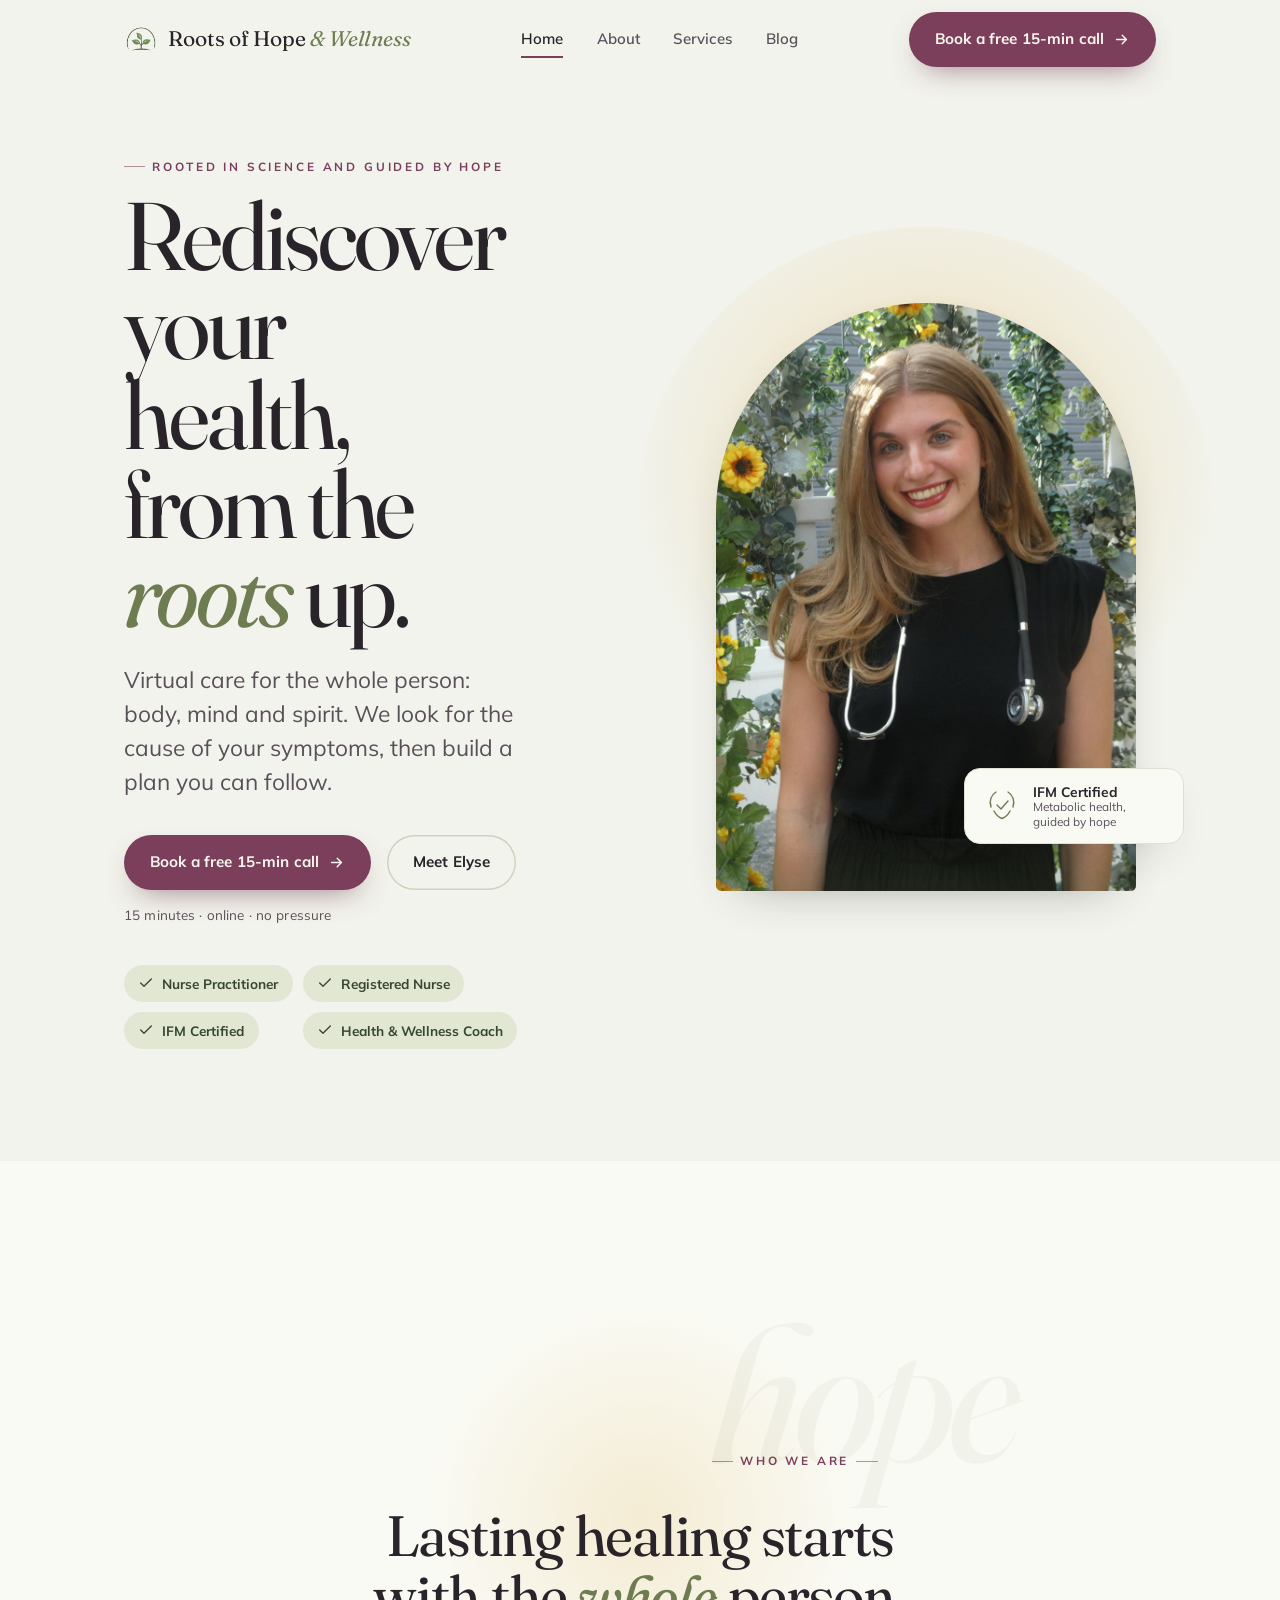
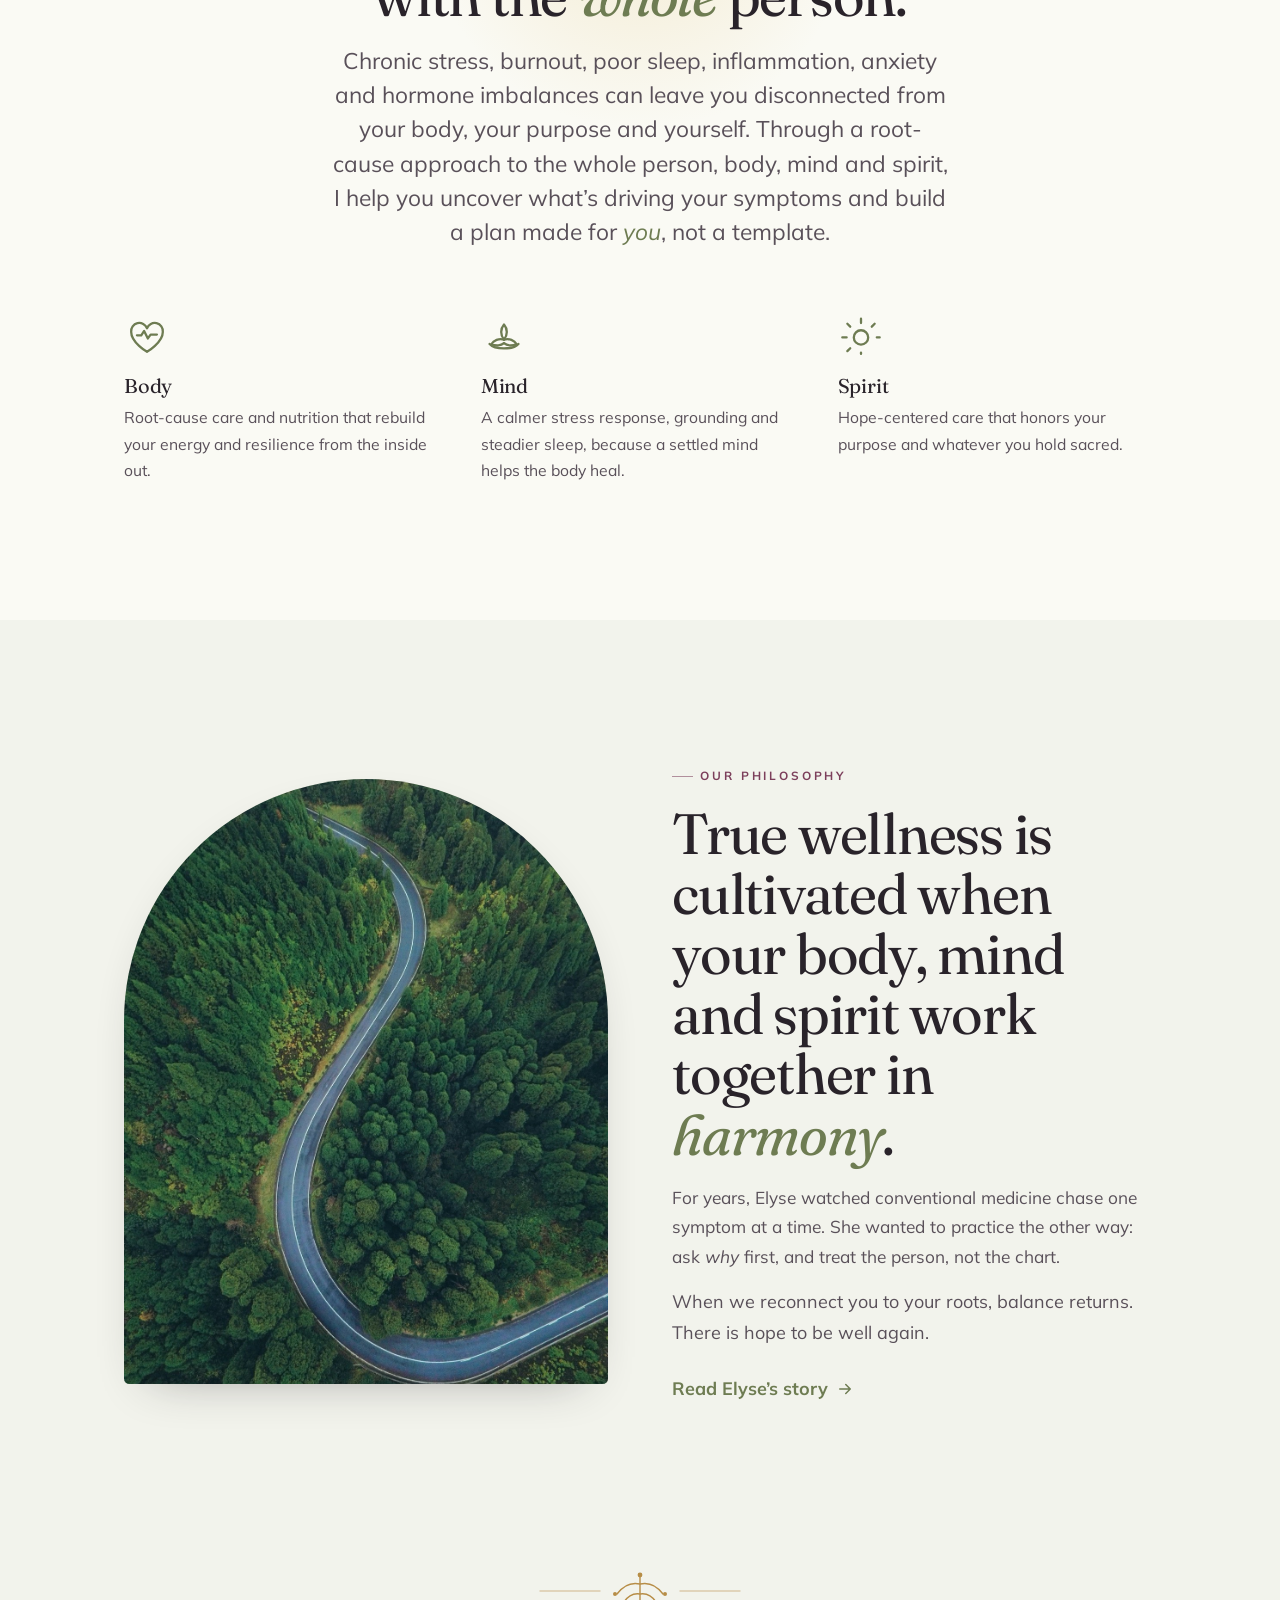
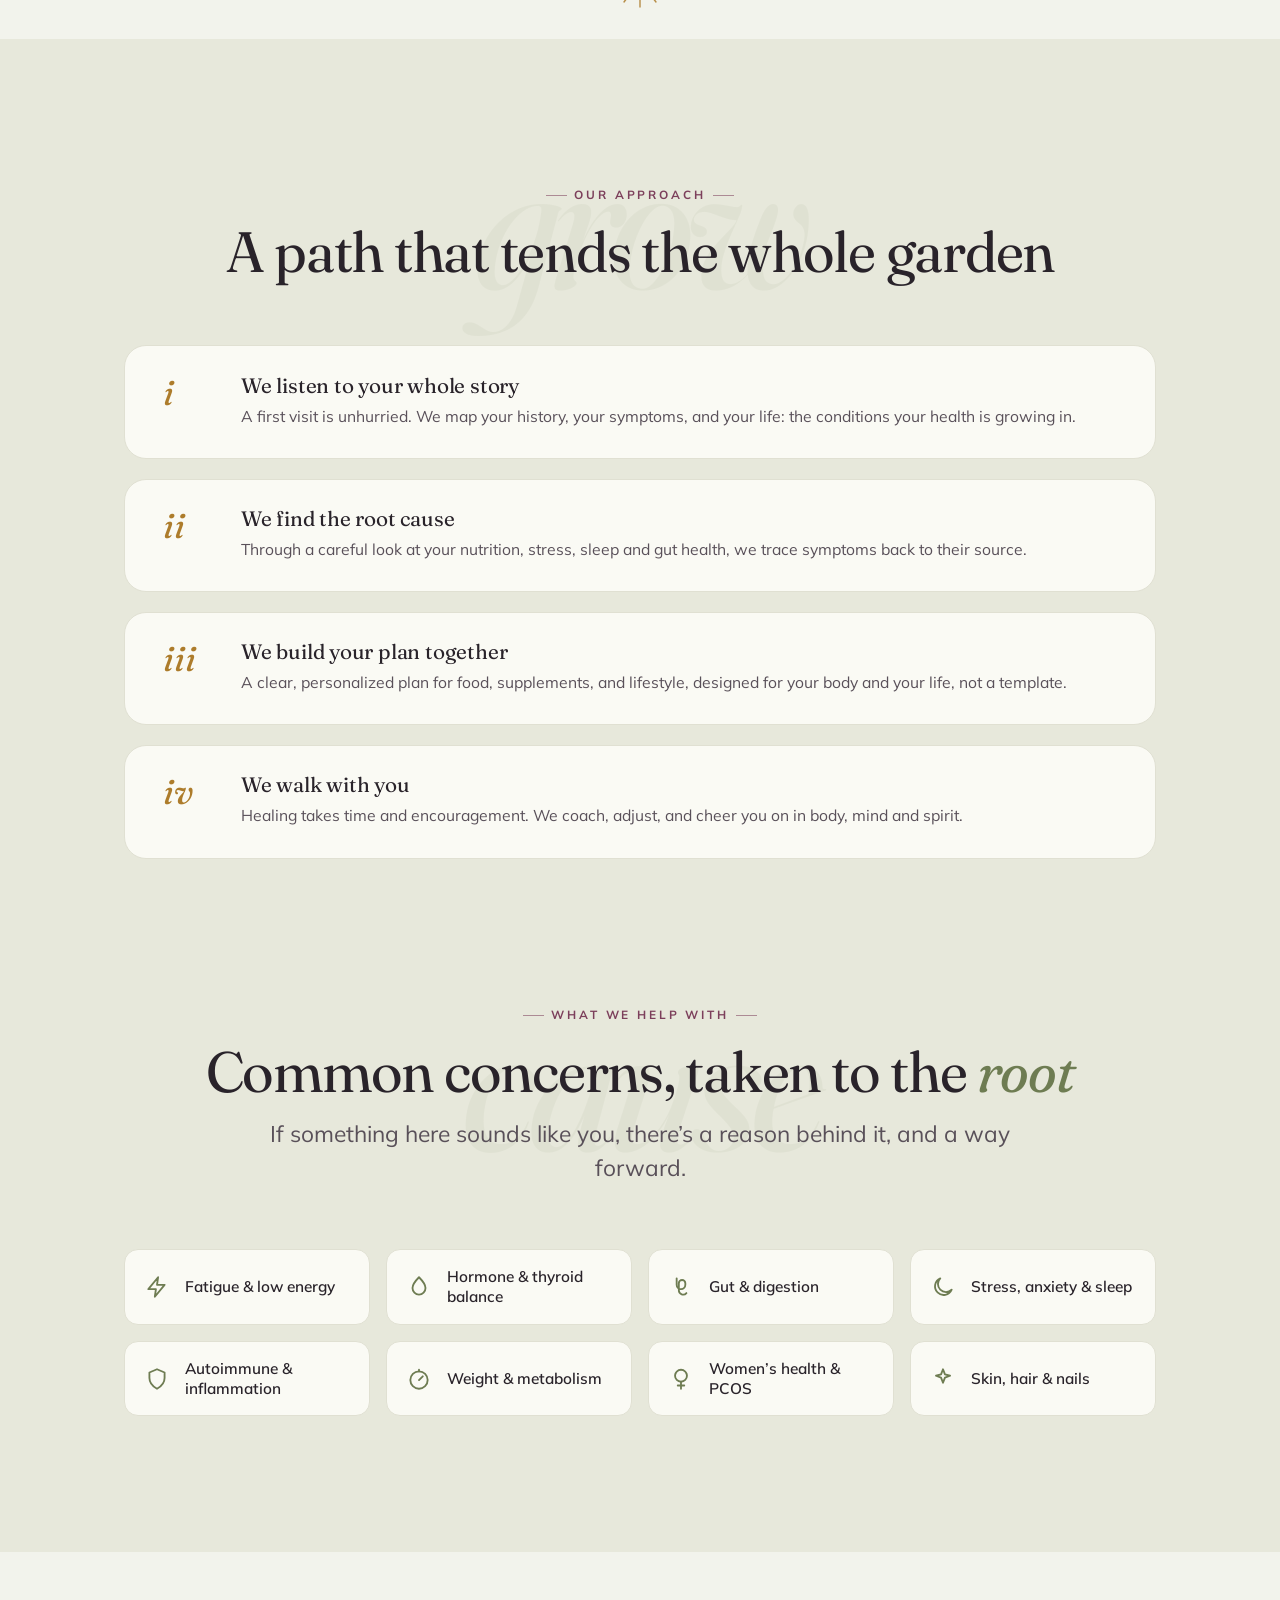
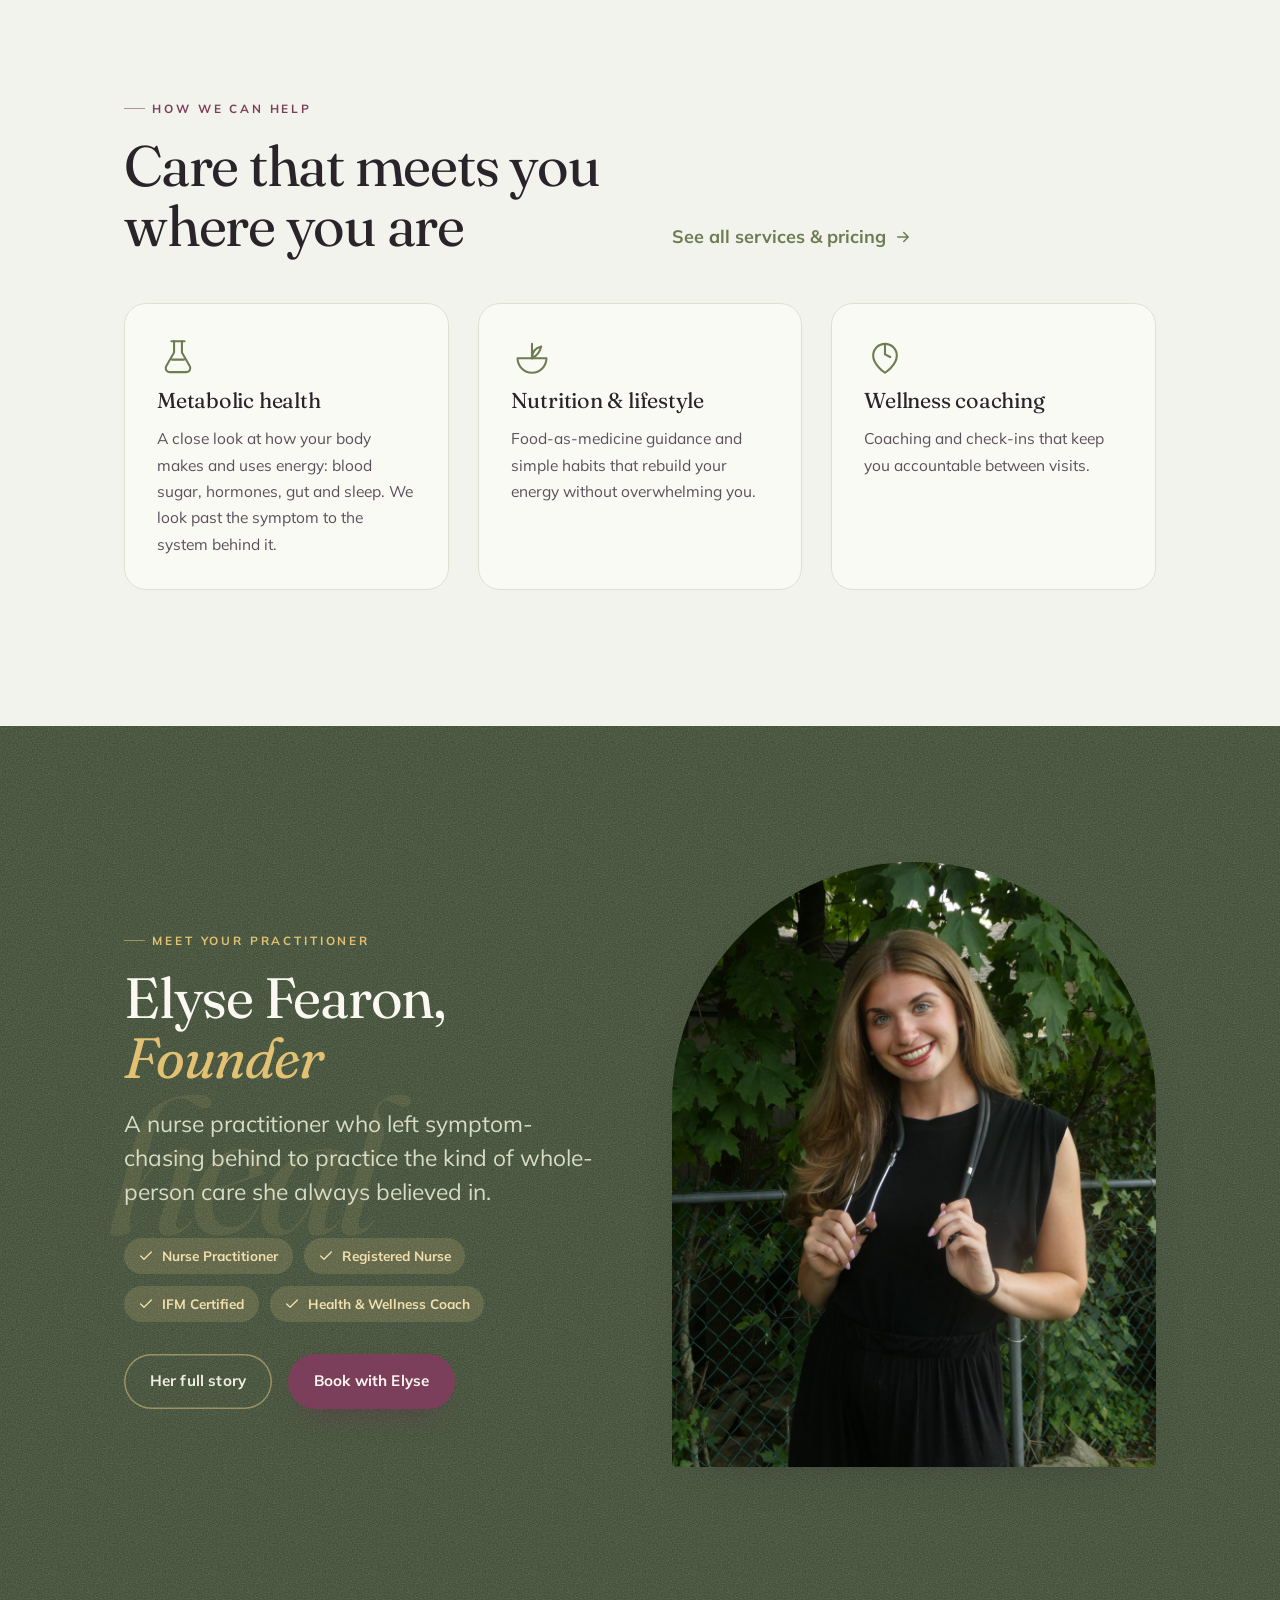
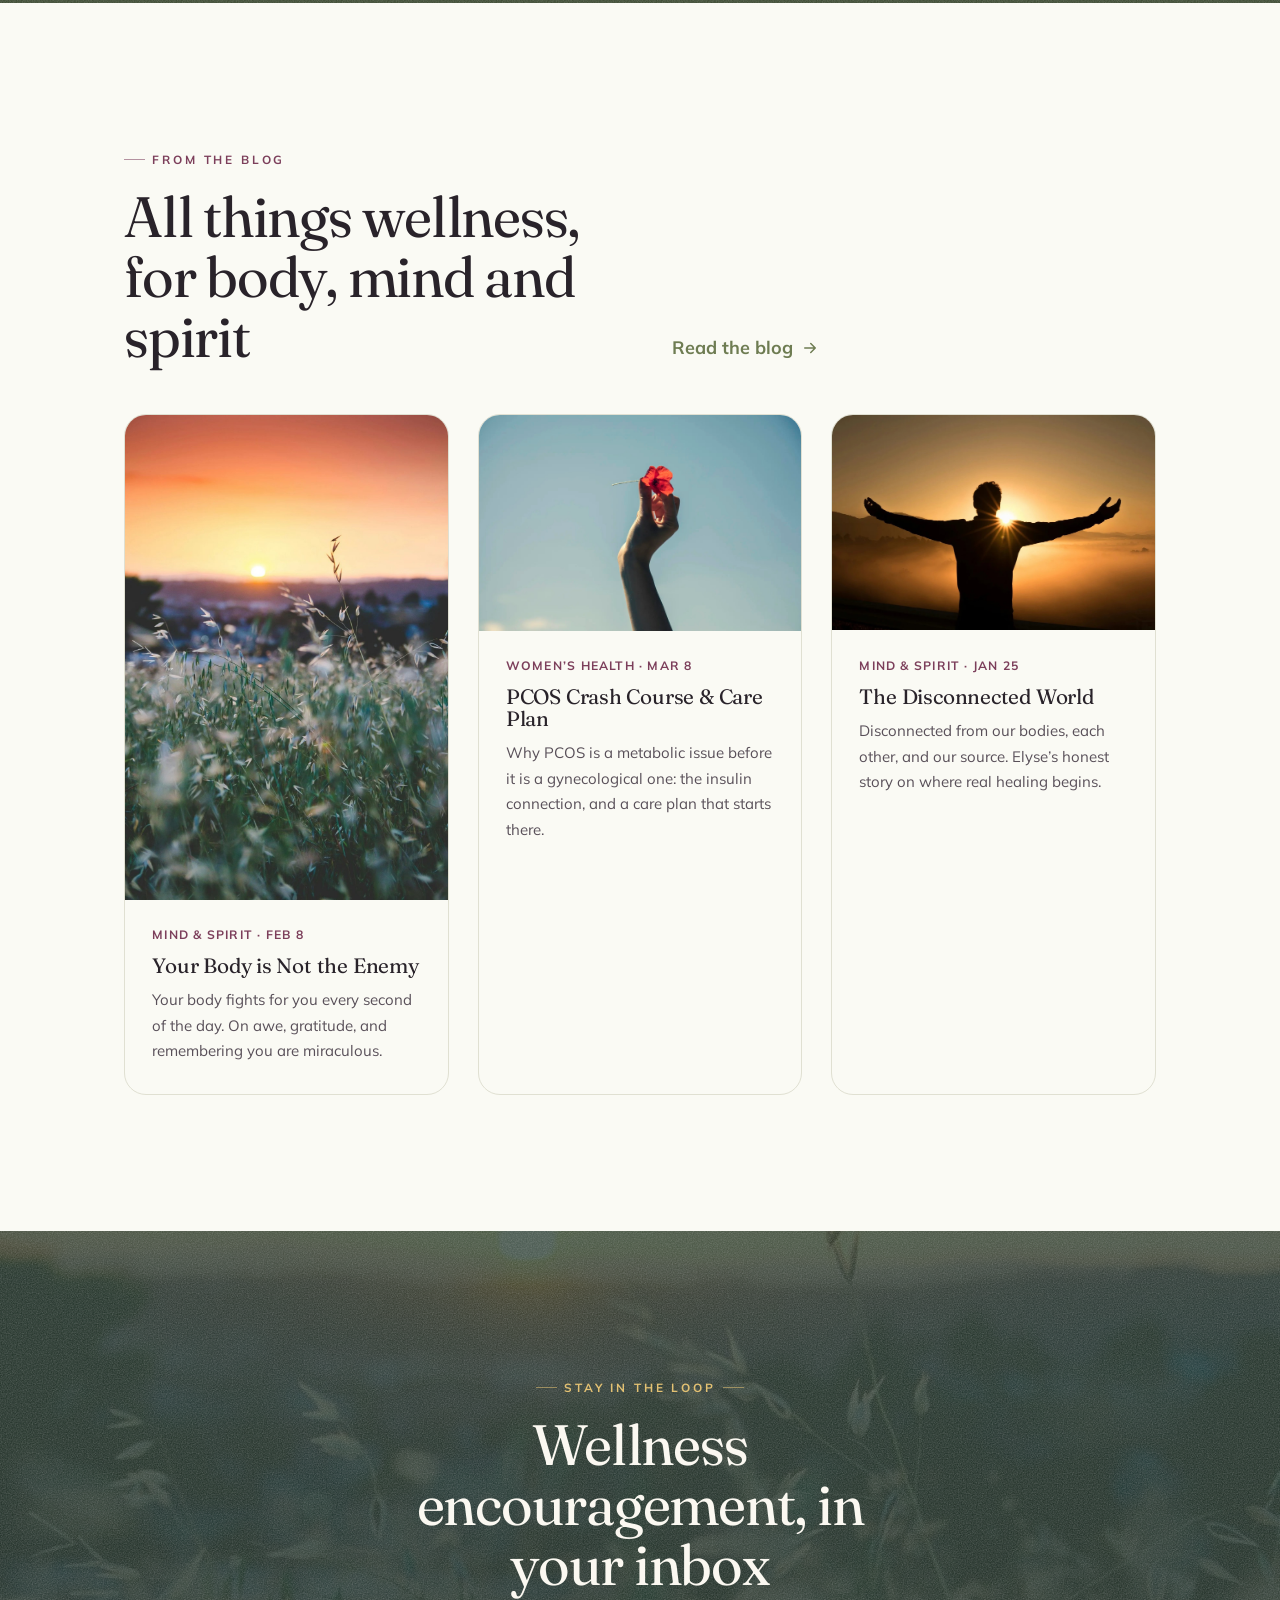
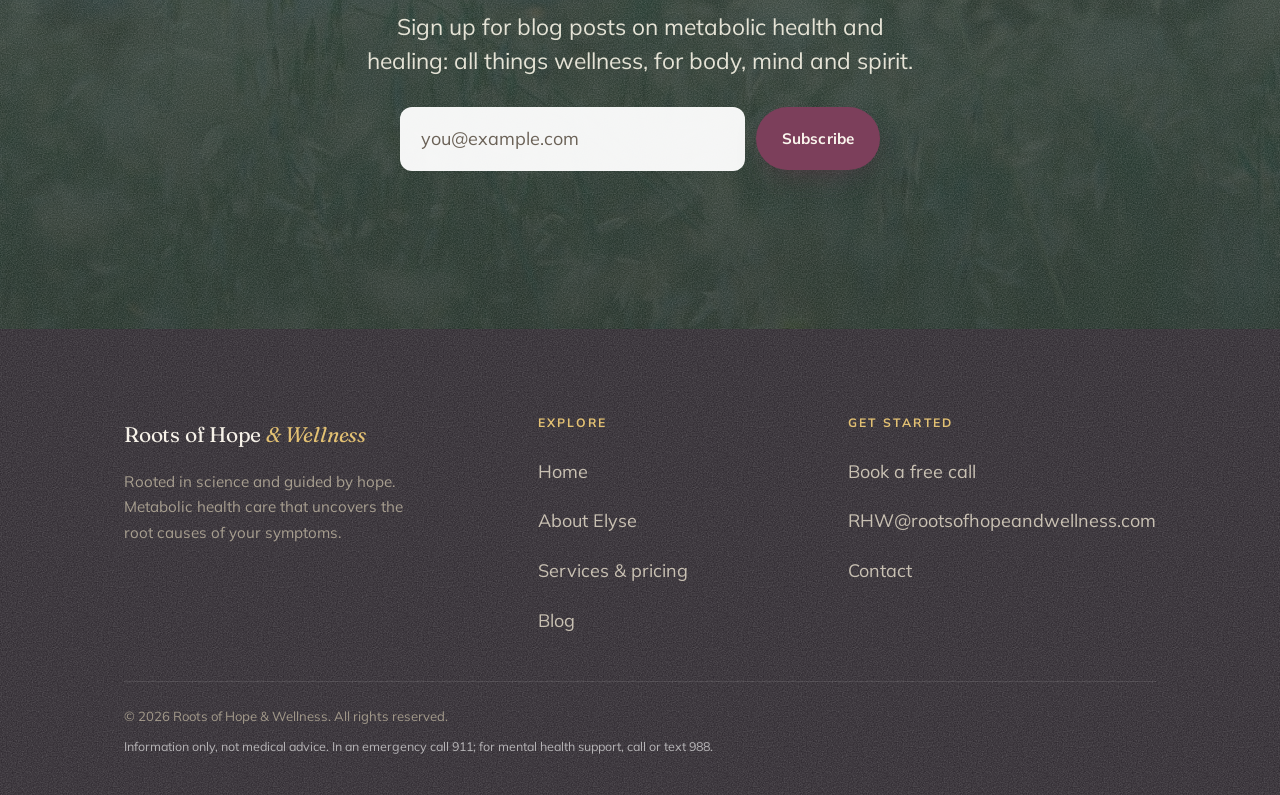
==== commit 3044b5e7: "Board sitting 1: safety, honest claims, and free on every button Safety and honesty (the board's hig" ====
--- a/index.html
+++ b/index.html
@@ -20,7 +20,7 @@
 <link rel="preconnect" href="https://fonts.googleapis.com">
 <link rel="preconnect" href="https://fonts.gstatic.com" crossorigin>
 <link href="https://fonts.googleapis.com/css2?family=Fraunces:ital,opsz,wght@0,9..144,400;0,9..144,500;1,9..144,400&family=Mulish:wght@400;600;700&display=swap" rel="stylesheet">
-<link rel="stylesheet" href="assets/css/styles.css?v=13">
+<link rel="stylesheet" href="assets/css/styles.css?v=14">
 <script type="application/ld+json">
 {
   "@context": "https://schema.org",
@@ -32,11 +32,10 @@
   "email": "RHW@rootsofhopeandwellness.com",
   "medicalSpecialty": "Metabolic Health",
   "priceRange": "$$",
-  "areaServed": { "@type": "Country", "name": "United States" },
   "availableService": [
     { "@type": "Service", "name": "Metabolic health consultation" },
     { "@type": "Service", "name": "Nutrition & lifestyle coaching" },
-    { "@type": "Service", "name": "Hormone & gut restoration" },
+    { "@type": "Service", "name": "Hormone & gut support" },
     { "@type": "Service", "name": "Wellness coaching" }
   ],
   "founder": {
@@ -68,7 +67,7 @@
       <a href="blog.html">Blog</a>
     </nav>
     <div class="nav-cta">
-      <a class="btn btn-primary" href="booking.html">Book a consultation
+      <a class="btn btn-primary" href="booking.html">Book a free 15-min call
         <svg class="ico" width="17" height="17" viewBox="0 0 24 24" fill="none" stroke="currentColor" stroke-width="2" stroke-linecap="round" stroke-linejoin="round" aria-hidden="true"><path d="M5 12h14M13 6l6 6-6 6"/></svg>
       </a>
       <button class="nav-toggle" aria-label="Open menu" aria-expanded="false" aria-controls="mobile-menu">
@@ -91,7 +90,7 @@
     <a href="services.html">Services</a>
     <a href="blog.html">Blog</a>
   </nav>
-  <a class="btn btn-primary" href="booking.html">Book a consultation</a>
+  <a class="btn btn-primary" href="booking.html">Book a free 15-min call</a>
 </div>
 
 <main id="main">
@@ -104,11 +103,12 @@
         <h1 class="h-display reveal reveal-d1">Rediscover your health, from the <span class="em">roots</span> up.</h1>
         <p class="lede reveal reveal-d2">Virtual care for the whole person: body, mind and spirit. We look for the cause of your symptoms, then build a plan you can follow.</p>
         <div class="hero-cta reveal reveal-d3">
-          <a class="btn btn-primary" href="booking.html">Book a consultation
+          <a class="btn btn-primary" href="booking.html">Book a free 15-min call
             <svg class="ico" width="17" height="17" viewBox="0 0 24 24" fill="none" stroke="currentColor" stroke-width="2" stroke-linecap="round" stroke-linejoin="round" aria-hidden="true"><path d="M5 12h14M13 6l6 6-6 6"/></svg>
           </a>
           <a class="btn btn-ghost" href="about.html">Meet Elyse</a>
         </div>
+        <p class="cta-note reveal reveal-d3">15 minutes · online · no pressure</p>
         <ul class="creds reveal reveal-d3" style="margin-top:2.4rem">
           <li class="cred"><svg viewBox="0 0 24 24" fill="none" stroke="currentColor" stroke-width="2" stroke-linecap="round" stroke-linejoin="round"><path d="M20 6 9 17l-5-5"/></svg>Nurse Practitioner</li>
           <li class="cred"><svg viewBox="0 0 24 24" fill="none" stroke="currentColor" stroke-width="2" stroke-linecap="round" stroke-linejoin="round"><path d="M20 6 9 17l-5-5"/></svg>Registered Nurse</li>
@@ -142,8 +142,8 @@
       <div class="center measure section-head aura" style="margin-inline:auto">
         <span class="ghost-word" aria-hidden="true">hope</span>
         <span class="eyebrow center reveal">Who we are</span>
-        <h2 class="reveal reveal-d1" style="margin-top:1rem">Lasting healing starts with the <span class="em">whole</span> person.</h2>
-        <p class="lede reveal reveal-d2" style="margin-top:1.2rem">We live in a world that pulls us away from what matters most. Chronic stress, burnout, poor sleep, inflammation, anxiety, and hormone imbalances can leave us disconnected from our bodies, our purpose, and ourselves. Through a root-cause approach to the whole person, body, mind and spirit, I help you uncover what’s driving your symptoms and build a plan made for <span class="em">you</span>, not a template.</p>
+        <h2 class="reveal reveal-d1">Lasting healing starts with the <span class="em">whole</span> person.</h2>
+        <p class="lede reveal reveal-d2" style="margin-top:1.2rem">Chronic stress, burnout, poor sleep, inflammation, anxiety and hormone imbalances can leave you disconnected from your body, your purpose and yourself. Through a root-cause approach to the whole person, body, mind and spirit, I help you uncover what’s driving your symptoms and build a plan made for <span class="em">you</span>, not a template.</p>
       </div>
       <div class="pillars">
         <article class="pillar reveal">
@@ -159,7 +159,7 @@
         <article class="pillar reveal reveal-d2">
           <svg class="ic" viewBox="0 0 32 32" fill="none" stroke="currentColor" stroke-width="1.6" stroke-linecap="round" stroke-linejoin="round" aria-hidden="true"><circle cx="16" cy="17" r="5"/><path d="M16 4v3M16 27.5v1M6 17H3M29 17h-2M8.5 9.5 6.5 7.5M23.5 9.5l2-2M8.5 24.5l-2 2"/></svg>
           <h3>Spirit</h3>
-          <p>Hope-centered care that honors your purpose and whatever you hold sacred, because true wellness is whole-person and lasting.</p>
+          <p>Hope-centered care that honors your purpose and whatever you hold sacred.</p>
         </article>
       </div>
     </div>
@@ -175,7 +175,7 @@
       </div>
       <div class="split-copy reveal reveal-d1">
         <span class="eyebrow">Our philosophy</span>
-        <h2 style="margin-top:1rem">True wellness is cultivated when your body, mind and spirit work together in <span class="em">harmony</span>.</h2>
+        <h2>True wellness is cultivated when your body, mind and spirit work together in <span class="em">harmony</span>.</h2>
         <p class="muted" style="margin-top:1.2rem;font-size:1.08rem">For years, Elyse watched conventional medicine chase one symptom at a time. She wanted to practice the other way: ask <em>why</em> first, and treat the person, not the chart.</p>
         <p class="muted" style="margin-top:1rem">When we reconnect you to your roots, balance returns. There is hope to be well again.</p>
         <a class="link-arrow" href="about.html" style="margin-top:1.6rem">Read Elyse’s story
@@ -204,7 +204,7 @@
       <div class="center section-head">
         <span class="ghost-word" aria-hidden="true">grow</span>
         <span class="eyebrow center reveal">Our approach</span>
-        <h2 class="reveal reveal-d1" style="margin-top:1rem">A path that tends the whole garden</h2>
+        <h2 class="reveal reveal-d1">A path that tends the whole garden</h2>
       </div>
       <div class="steps">
         <article class="step reveal">
@@ -233,7 +233,7 @@
       <div class="center section-head">
         <span class="ghost-word" aria-hidden="true">cause</span>
         <span class="eyebrow center reveal">What we help with</span>
-        <h2 class="reveal reveal-d1" style="margin-top:1rem">Common concerns, taken to the <span class="em">root</span></h2>
+        <h2 class="reveal reveal-d1">Common concerns, taken to the <span class="em">root</span></h2>
         <p class="lede reveal reveal-d2 measure" style="margin-inline:auto;margin-top:1rem">If something here sounds like you, there’s a reason behind it, and a way forward.</p>
       </div>
       <div class="concerns reveal">
@@ -255,7 +255,7 @@
       <div class="split" style="align-items:end;margin-bottom:clamp(2rem,4vw,3rem)">
         <div class="reveal">
           <span class="eyebrow">How we can help</span>
-          <h2 style="margin-top:1rem">Care that meets you where you are</h2>
+          <h2>Care that meets you where you are</h2>
         </div>
         <div class="reveal reveal-d1">
           <a class="link-arrow" href="services.html">See all services &amp; pricing
@@ -272,7 +272,7 @@
         <article class="card reveal reveal-d1">
           <svg class="ic" viewBox="0 0 32 32" fill="none" stroke="currentColor" stroke-width="1.6" stroke-linecap="round" stroke-linejoin="round" aria-hidden="true"><path d="M5 17a11 11 0 0 0 22 0Z"/><path d="M16 17c0-5 3-8 7-9-1 4-3 7-7 9Z"/><path d="M16 6v11"/></svg>
           <h3>Nutrition &amp; lifestyle</h3>
-          <p>Food-as-medicine guidance and practical habits that rebuild energy without the overwhelm.</p>
+          <p>Food-as-medicine guidance and simple habits that rebuild your energy without overwhelming you.</p>
         </article>
         <article class="card reveal reveal-d2">
           <svg class="ic" viewBox="0 0 32 32" fill="none" stroke="currentColor" stroke-width="1.6" stroke-linecap="round" stroke-linejoin="round" aria-hidden="true"><path d="M16 28s-9-6-9-13a9 9 0 0 1 18 0c0 7-9 13-9 13Z"/><path d="M16 7v7l4 2"/></svg>
@@ -289,7 +289,7 @@
       <div class="split-copy reveal section-head left" style="margin-bottom:0">
         <span class="ghost-word" aria-hidden="true">heal</span>
         <span class="eyebrow">Meet your practitioner</span>
-        <h2 style="margin-top:1rem">Elyse Fearon, <span class="em" style="color:var(--c-gold-soft)">Founder</span></h2>
+        <h2>Elyse Fearon, <span class="em" style="color:var(--c-gold-soft)">Founder</span></h2>
         <p class="lede" style="margin-top:1.2rem">A nurse practitioner who left symptom-chasing behind to practice the kind of whole-person care she always believed in.</p>
         <ul class="creds" style="margin-top:1.8rem">
           <li class="cred"><svg viewBox="0 0 24 24" fill="none" stroke="currentColor" stroke-width="2" stroke-linecap="round" stroke-linejoin="round"><path d="M20 6 9 17l-5-5"/></svg>Nurse Practitioner</li>
@@ -316,7 +316,7 @@
       <div class="split" style="align-items:end;margin-bottom:clamp(2rem,4vw,3rem)">
         <div class="reveal">
           <span class="eyebrow">From the blog</span>
-          <h2 style="margin-top:1rem">All things wellness, for body, mind and spirit</h2>
+          <h2>All things wellness, for body, mind and spirit</h2>
         </div>
         <div class="reveal reveal-d1"><a class="link-arrow" href="blog.html">Read the blog
           <svg width="18" height="18" viewBox="0 0 24 24" fill="none" stroke="currentColor" stroke-width="2" stroke-linecap="round" stroke-linejoin="round" aria-hidden="true"><path d="M5 12h14M13 6l6 6-6 6"/></svg></a></div>
@@ -342,7 +342,7 @@
   <section class="section bg-photo cta-band" style="background-image:url('assets/img/nature-4.jpg')">
     <div class="wrap center" style="max-width:680px">
       <span class="eyebrow center reveal">Stay in the loop</span>
-      <h2 class="reveal reveal-d1" style="margin-top:1rem">Wellness encouragement, in your inbox</h2>
+      <h2 class="reveal reveal-d1">Wellness encouragement, in your inbox</h2>
       <p class="lede reveal reveal-d2" style="margin-top:1rem">Sign up for blog posts on metabolic health and healing: all things wellness, for body, mind and spirit.</p>
       <form class="reveal reveal-d3 ml-newsletter" action="https://assets.mailerlite.com/jsonp/2464415/forms/191029864451540291/subscribe" method="post" target="ml-hidden" data-success="You’re in. Check your inbox to confirm." style="margin-top:1.8rem">
         <div class="field-row center">
@@ -359,7 +359,7 @@
 </main>
 
 <div class="mobile-cta">
-  <a class="btn btn-primary" href="booking.html">Book a consultation
+  <a class="btn btn-primary" href="booking.html">Book a free 15-min call
     <svg class="ico" width="17" height="17" viewBox="0 0 24 24" fill="none" stroke="currentColor" stroke-width="2" stroke-linecap="round" stroke-linejoin="round" aria-hidden="true"><path d="M5 12h14M13 6l6 6-6 6"/></svg>
   </a>
 </div>
@@ -380,12 +380,13 @@
       </div>
       <div class="footer-col">
         <h4>Get started</h4>
-        <a href="booking.html">Book a consultation</a>        <a href="mailto:RHW@rootsofhopeandwellness.com">RHW@rootsofhopeandwellness.com</a>
+        <a href="booking.html">Book a free call</a>        <a href="mailto:RHW@rootsofhopeandwellness.com">RHW@rootsofhopeandwellness.com</a>
         <a href="booking.html">Contact</a>
       </div>
     </div>
     <div class="footer-bottom">
       <span>© <span data-year>2026</span> Roots of Hope &amp; Wellness. All rights reserved.</span>
+      <span class="safety">Information only, not medical advice. In an emergency call 911; for mental health support, call or text 988.</span>
     </div>
   </div>
 </footer>
--- a/assets/css/styles.css
+++ b/assets/css/styles.css
@@ -44,7 +44,7 @@
   font-family: var(--font-body);
   background: var(--c-bone);
   color: var(--c-soil);
-  font-size: clamp(1rem, .96rem + .2vw, 1.0625rem);
+  font-size: clamp(1.0625rem, 1rem + .3vw, 1.125rem);
   line-height: 1.7;
   font-weight: 400;
   -webkit-font-smoothing: antialiased;
@@ -95,6 +95,8 @@
   background: var(--c-clay);
   opacity: .55;
 }
+/* one eyebrow-to-heading gap everywhere, instead of 21 inline margins */
+.eyebrow + h1, .eyebrow + h2, .eyebrow + h3 { margin-top: 1rem; }
 .eyebrow.center::after {
   content: ""; width: 1.8em; height: 1px; background: var(--c-clay); opacity: .55;
 }
@@ -197,6 +199,7 @@
 .hero-copy { max-width: 33ch; }
 .hero h1 { margin-block: .9rem 1.6rem; }
 .hero-cta { display: flex; flex-wrap: wrap; gap: 1rem; margin-top: 2.2rem; }
+.cta-note { margin-top: .9rem; font-size: .84rem; color: var(--c-soil-soft); letter-spacing: .01em; }
 /* hero credential pills: tidy 2×2 grid, sized to content so each pill stays on
    one line (it extends into the empty space to the right of the hero copy) */
 .hero .creds { display: grid; grid-template-columns: auto auto; width: max-content; max-width: none; justify-content: start; gap: .65rem; }
@@ -374,6 +377,7 @@
 .footer-col a { display: block; color: #C9C1B3; padding-block: .6rem; transition: color .25s; }
 .footer-col a:hover { color: #fff; }
 .footer-bottom { margin-top: 2.2rem; padding-top: 1.4rem; border-top: 1px solid rgba(255,255,255,.1); display: flex; flex-wrap: wrap; gap: .6rem 1.5rem; font-size: .82rem; color: #A39A8B; }
+.footer-bottom .safety { flex-basis: 100%; color: rgba(255,255,255,.62); font-size: .78rem; line-height: 1.5; }
 
 /* --------------------------- reveal anim ------------------------ */
 .reveal { transition: opacity .9s var(--ease), transform .9s var(--ease); }
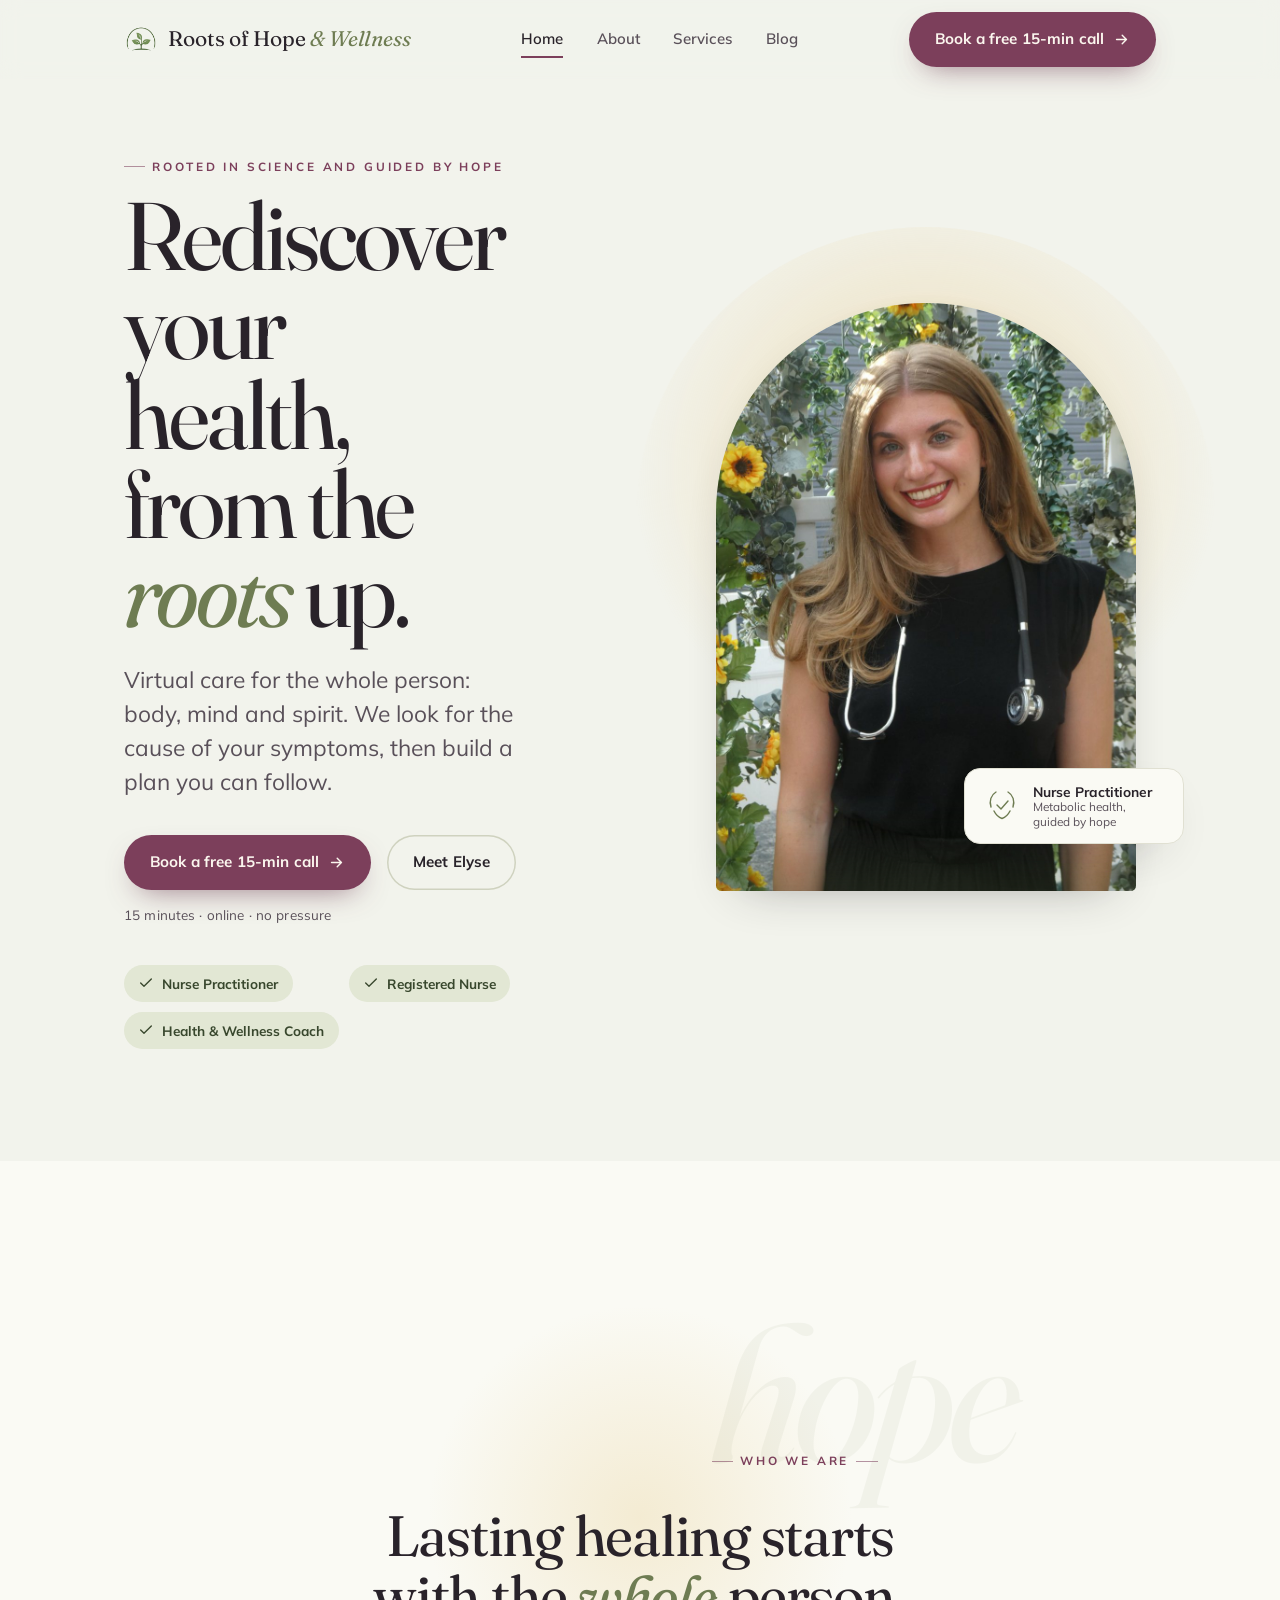
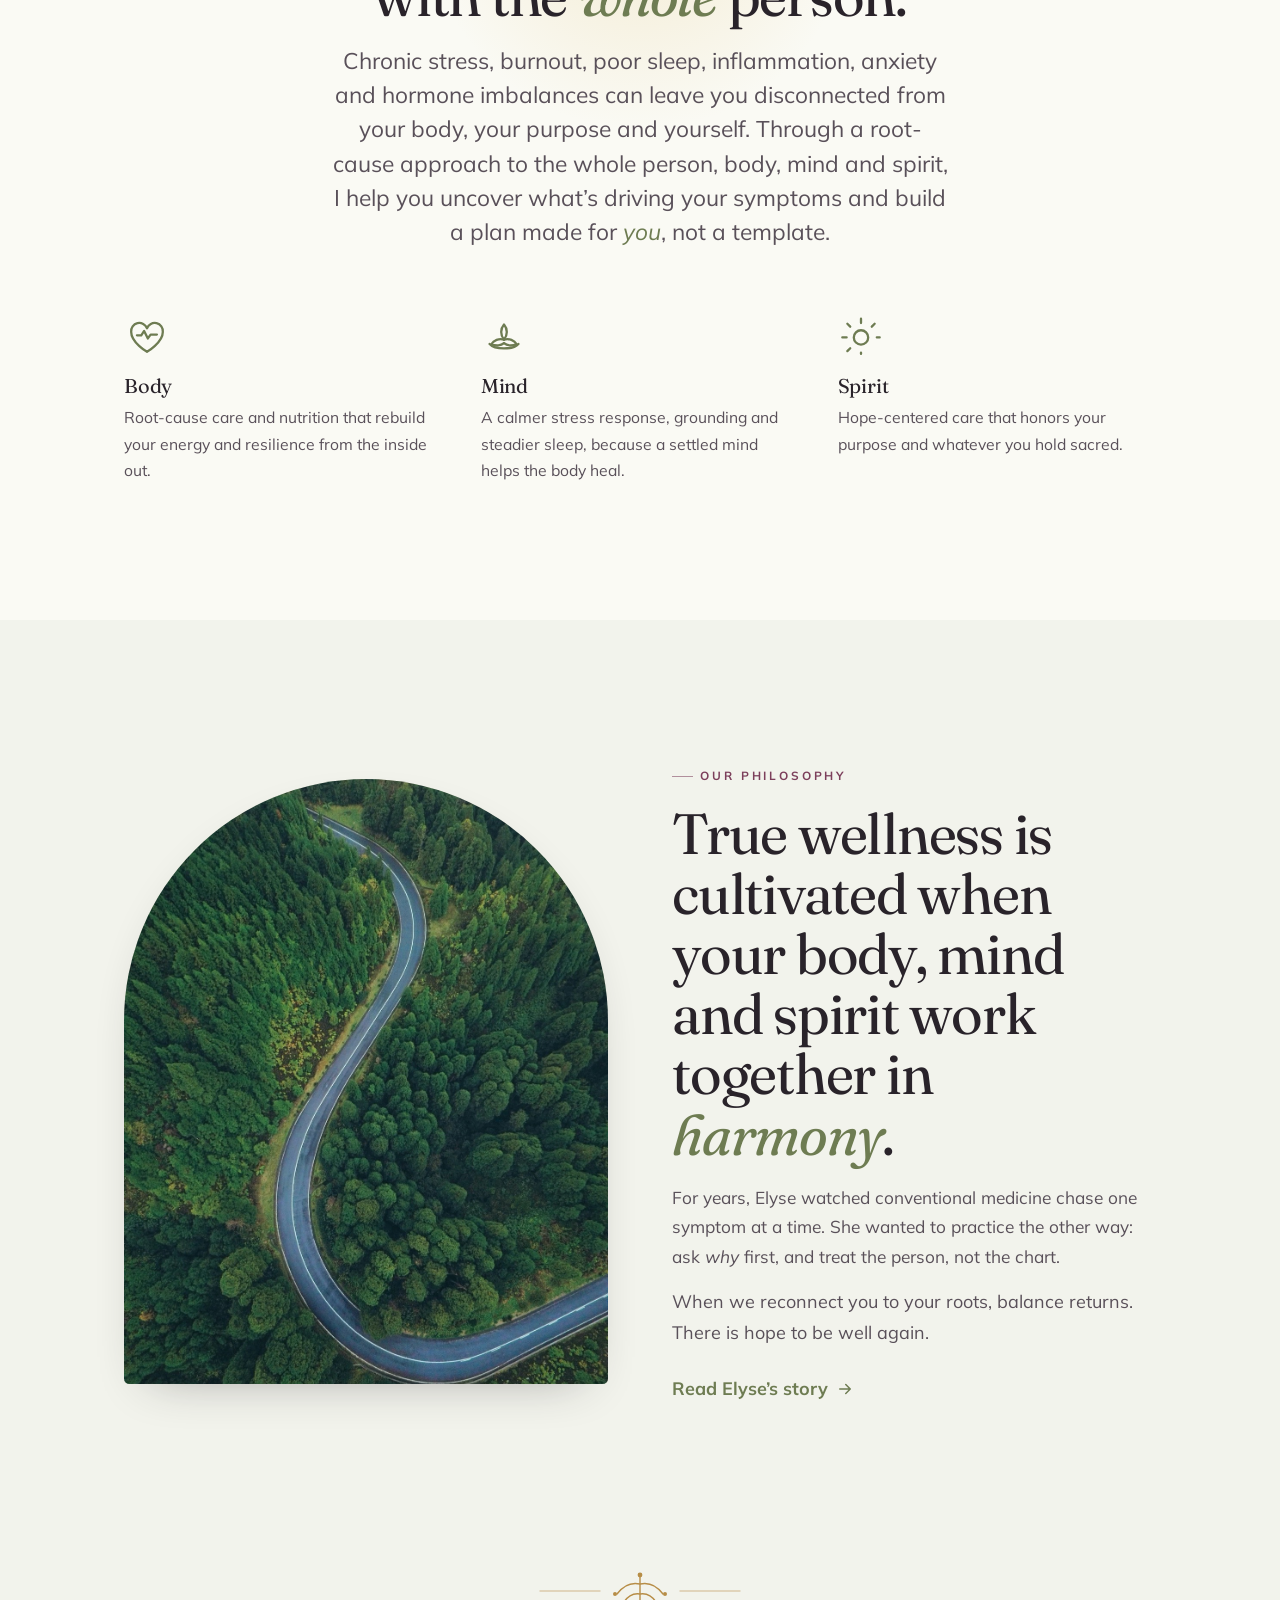
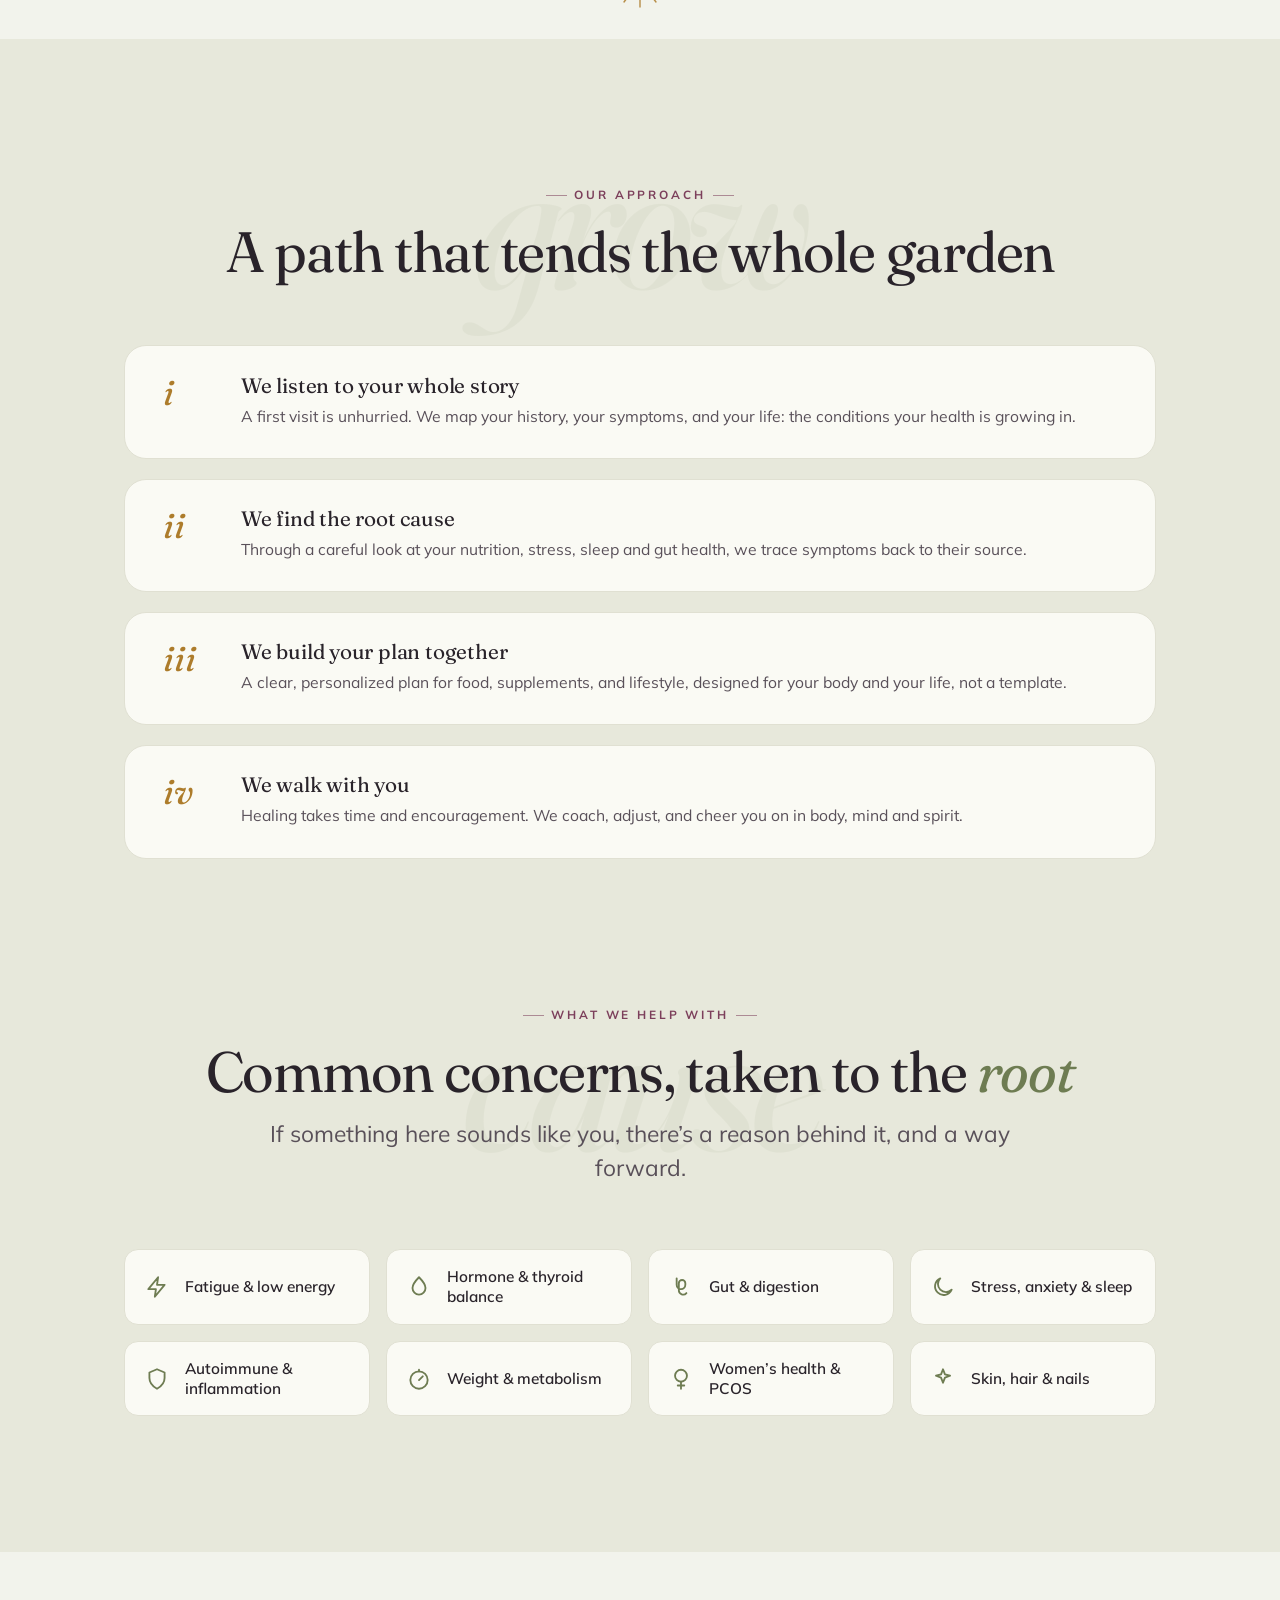
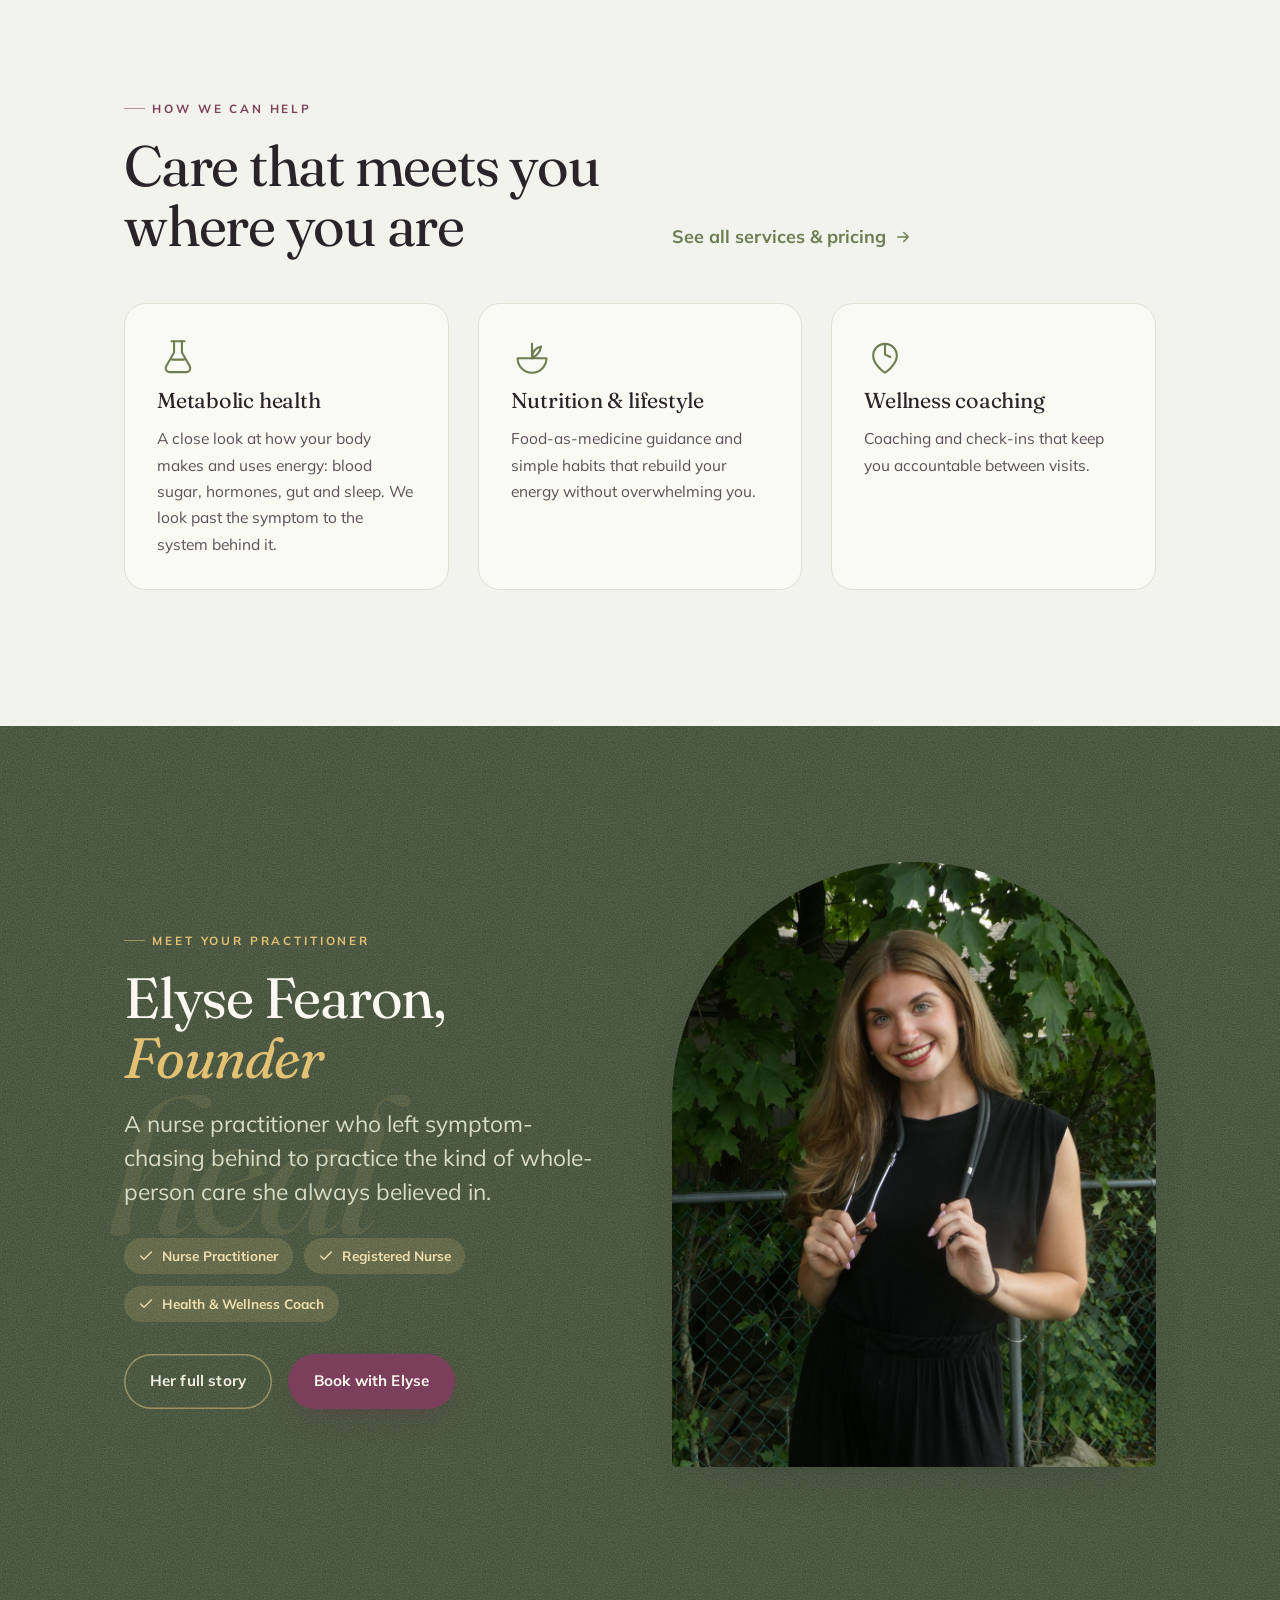
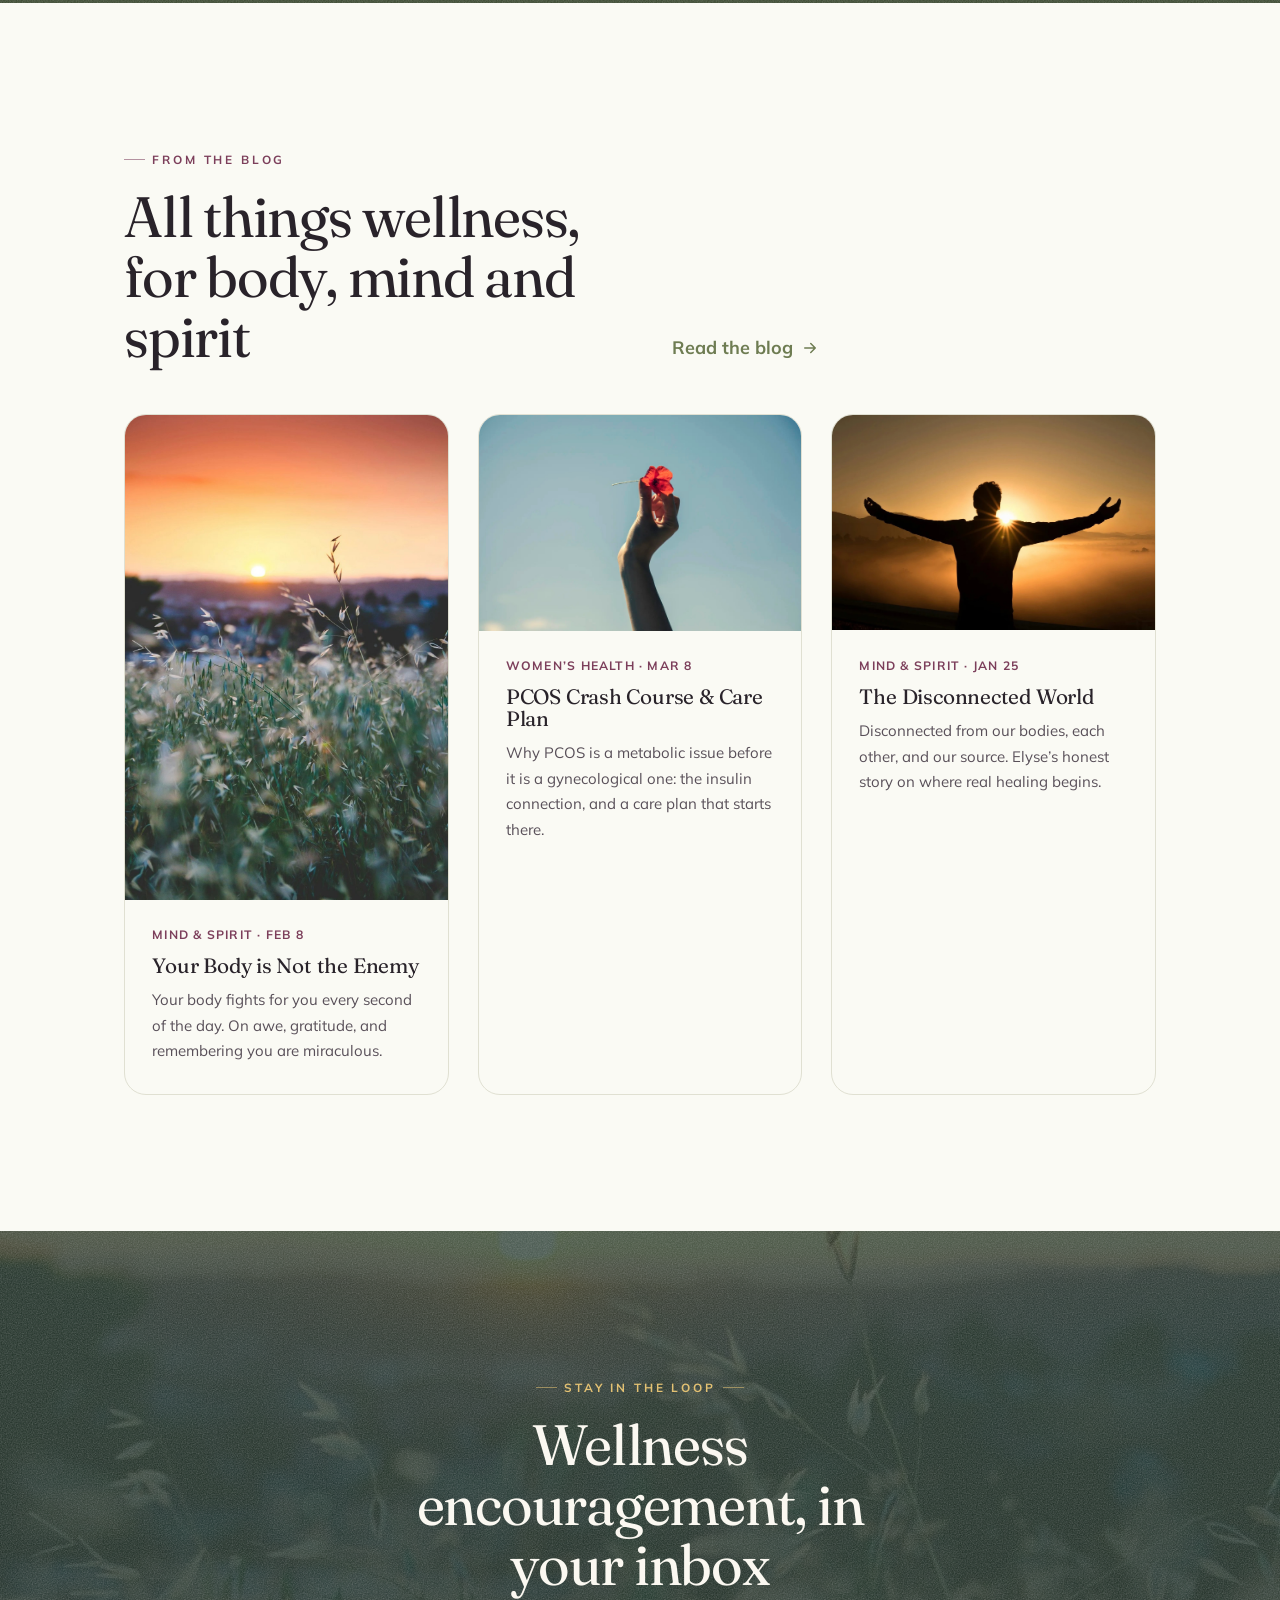
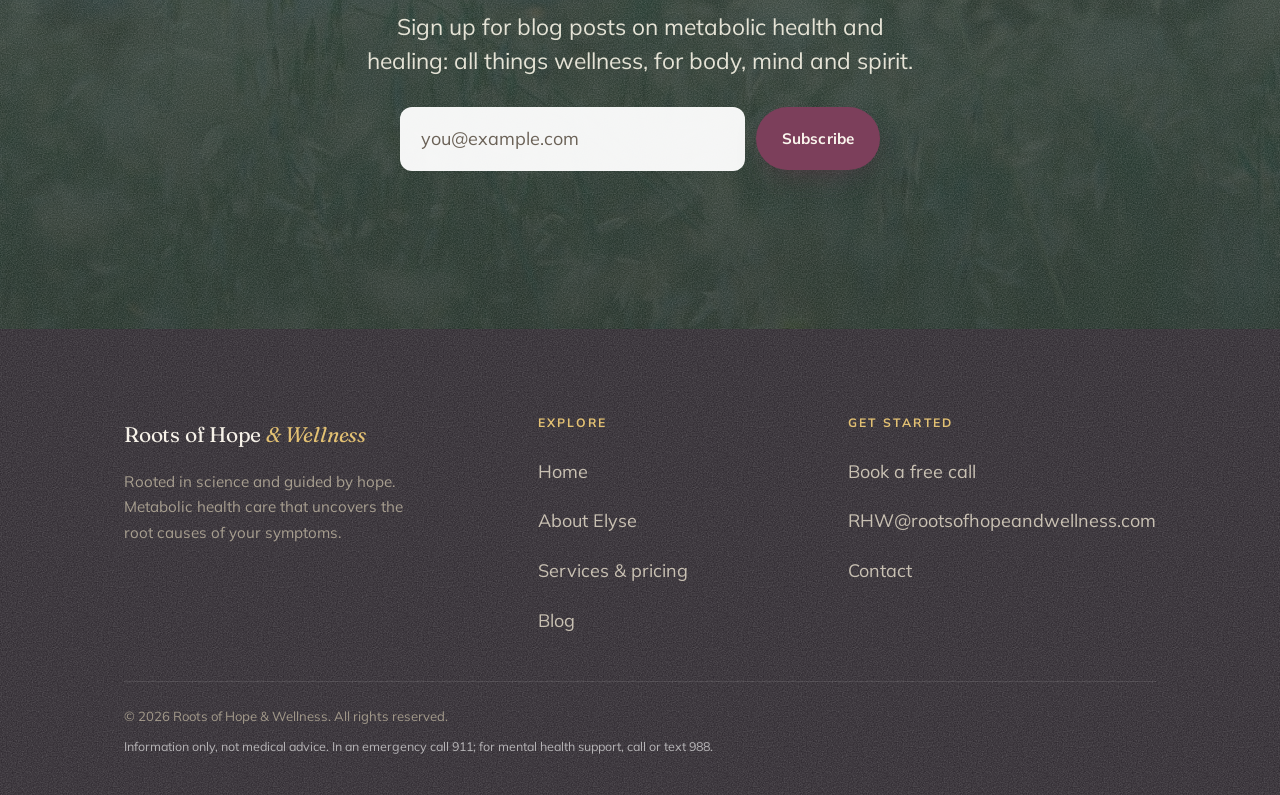
==== commit e8f513ff: "Remove the IFM certification claim: Elyse is not IFM certified Dropped from the credential pills on " ====
--- a/index.html
+++ b/index.html
@@ -44,8 +44,7 @@
     "jobTitle": "Nurse Practitioner, Metabolic Health",
     "hasCredential": [
       { "@type": "EducationalOccupationalCredential", "credentialCategory": "Registered Nurse" },
-      { "@type": "EducationalOccupationalCredential", "credentialCategory": "Nurse Practitioner" },
-      { "@type": "EducationalOccupationalCredential", "credentialCategory": "IFM Certified (Institute for Functional Medicine)" }
+      { "@type": "EducationalOccupationalCredential", "credentialCategory": "Nurse Practitioner" }
     ]
   }
 }
@@ -112,7 +111,6 @@
         <ul class="creds reveal reveal-d3" style="margin-top:2.4rem">
           <li class="cred"><svg viewBox="0 0 24 24" fill="none" stroke="currentColor" stroke-width="2" stroke-linecap="round" stroke-linejoin="round"><path d="M20 6 9 17l-5-5"/></svg>Nurse Practitioner</li>
           <li class="cred"><svg viewBox="0 0 24 24" fill="none" stroke="currentColor" stroke-width="2" stroke-linecap="round" stroke-linejoin="round"><path d="M20 6 9 17l-5-5"/></svg>Registered Nurse</li>
-          <li class="cred"><svg viewBox="0 0 24 24" fill="none" stroke="currentColor" stroke-width="2" stroke-linecap="round" stroke-linejoin="round"><path d="M20 6 9 17l-5-5"/></svg>IFM Certified</li>
           <li class="cred"><svg viewBox="0 0 24 24" fill="none" stroke="currentColor" stroke-width="2" stroke-linecap="round" stroke-linejoin="round"><path d="M20 6 9 17l-5-5"/></svg>Health &amp; Wellness Coach</li>
         </ul>
       </div>
@@ -128,7 +126,7 @@
             <path d="M15 19l4 4 7-8"/>
           </svg>
           <div>
-            <b>IFM Certified</b>
+            <b>Nurse Practitioner</b>
             <span>Metabolic health, guided by hope</span>
           </div>
         </div>
@@ -294,7 +292,6 @@
         <ul class="creds" style="margin-top:1.8rem">
           <li class="cred"><svg viewBox="0 0 24 24" fill="none" stroke="currentColor" stroke-width="2" stroke-linecap="round" stroke-linejoin="round"><path d="M20 6 9 17l-5-5"/></svg>Nurse Practitioner</li>
           <li class="cred"><svg viewBox="0 0 24 24" fill="none" stroke="currentColor" stroke-width="2" stroke-linecap="round" stroke-linejoin="round"><path d="M20 6 9 17l-5-5"/></svg>Registered Nurse</li>
-          <li class="cred"><svg viewBox="0 0 24 24" fill="none" stroke="currentColor" stroke-width="2" stroke-linecap="round" stroke-linejoin="round"><path d="M20 6 9 17l-5-5"/></svg>IFM Certified</li>
           <li class="cred"><svg viewBox="0 0 24 24" fill="none" stroke="currentColor" stroke-width="2" stroke-linecap="round" stroke-linejoin="round"><path d="M20 6 9 17l-5-5"/></svg>Health &amp; Wellness Coach</li>
         </ul>
         <div style="margin-top:2rem;display:flex;gap:1rem;flex-wrap:wrap">
